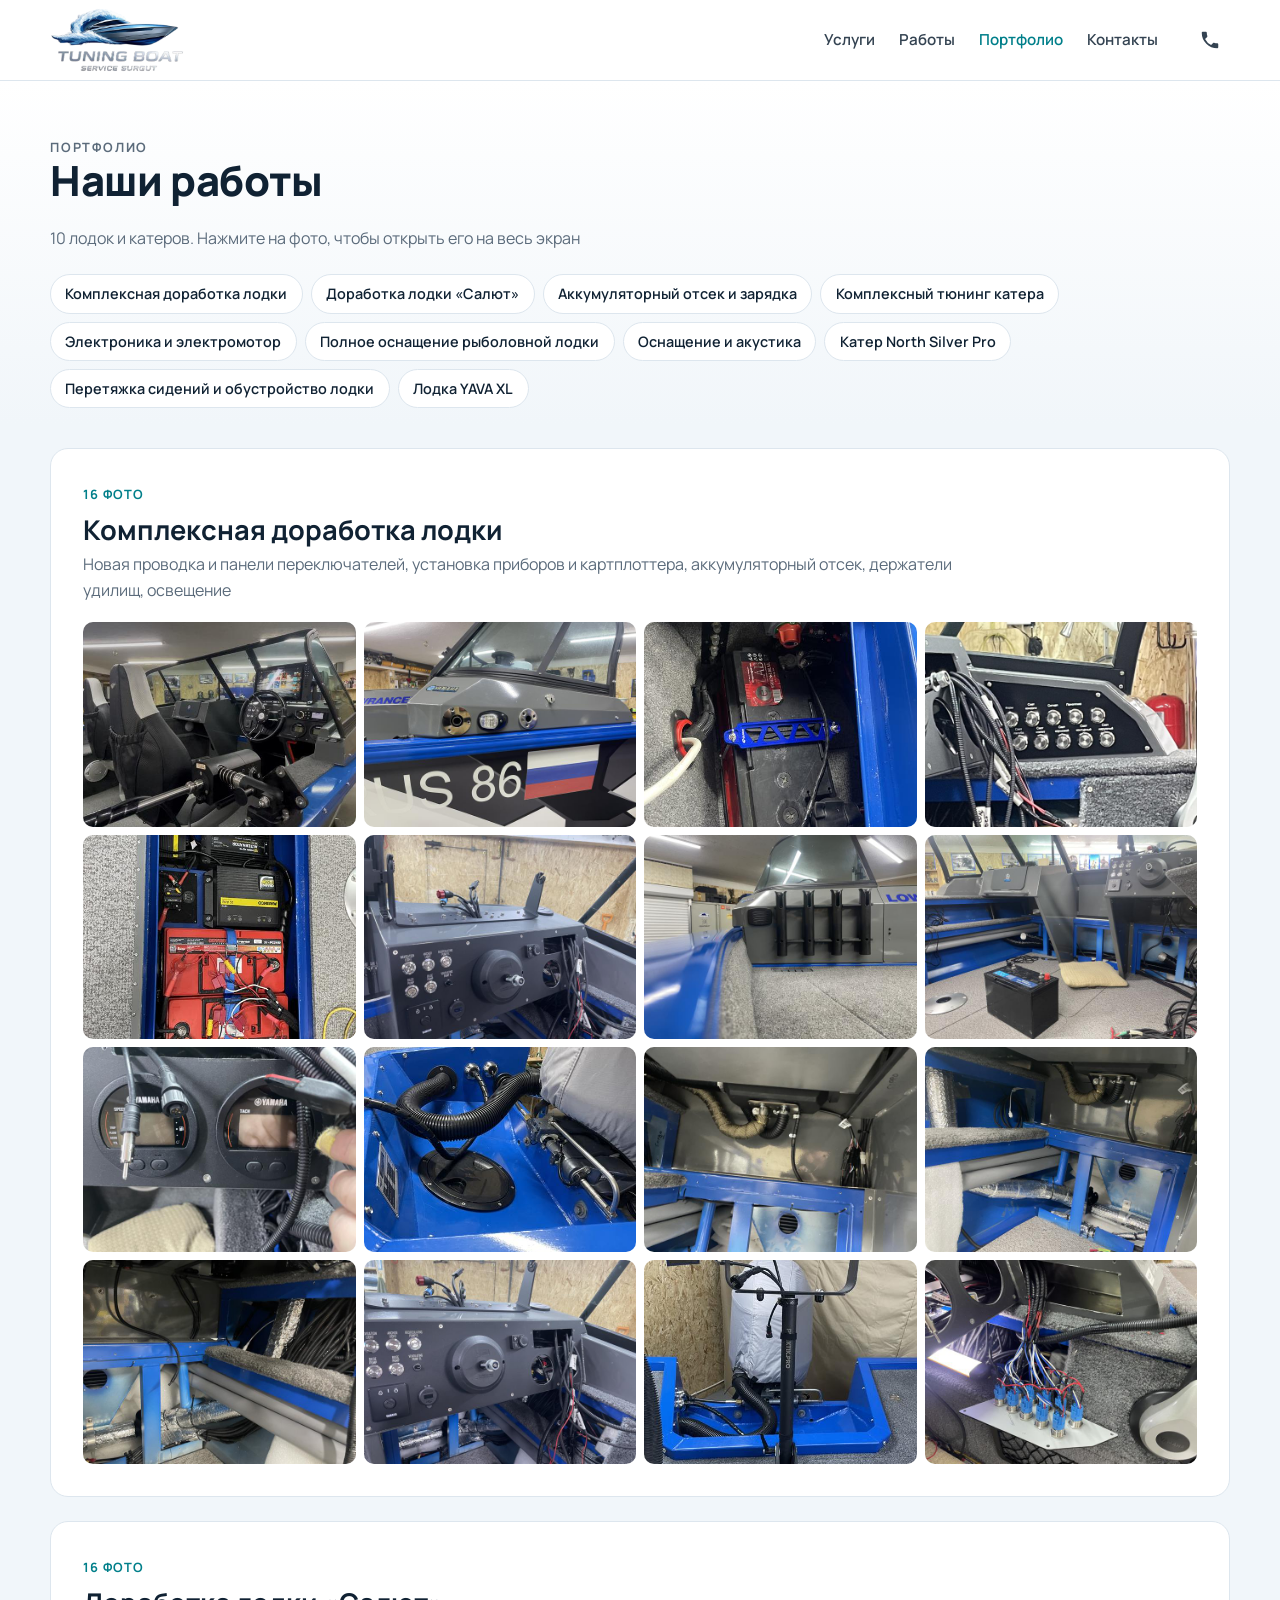
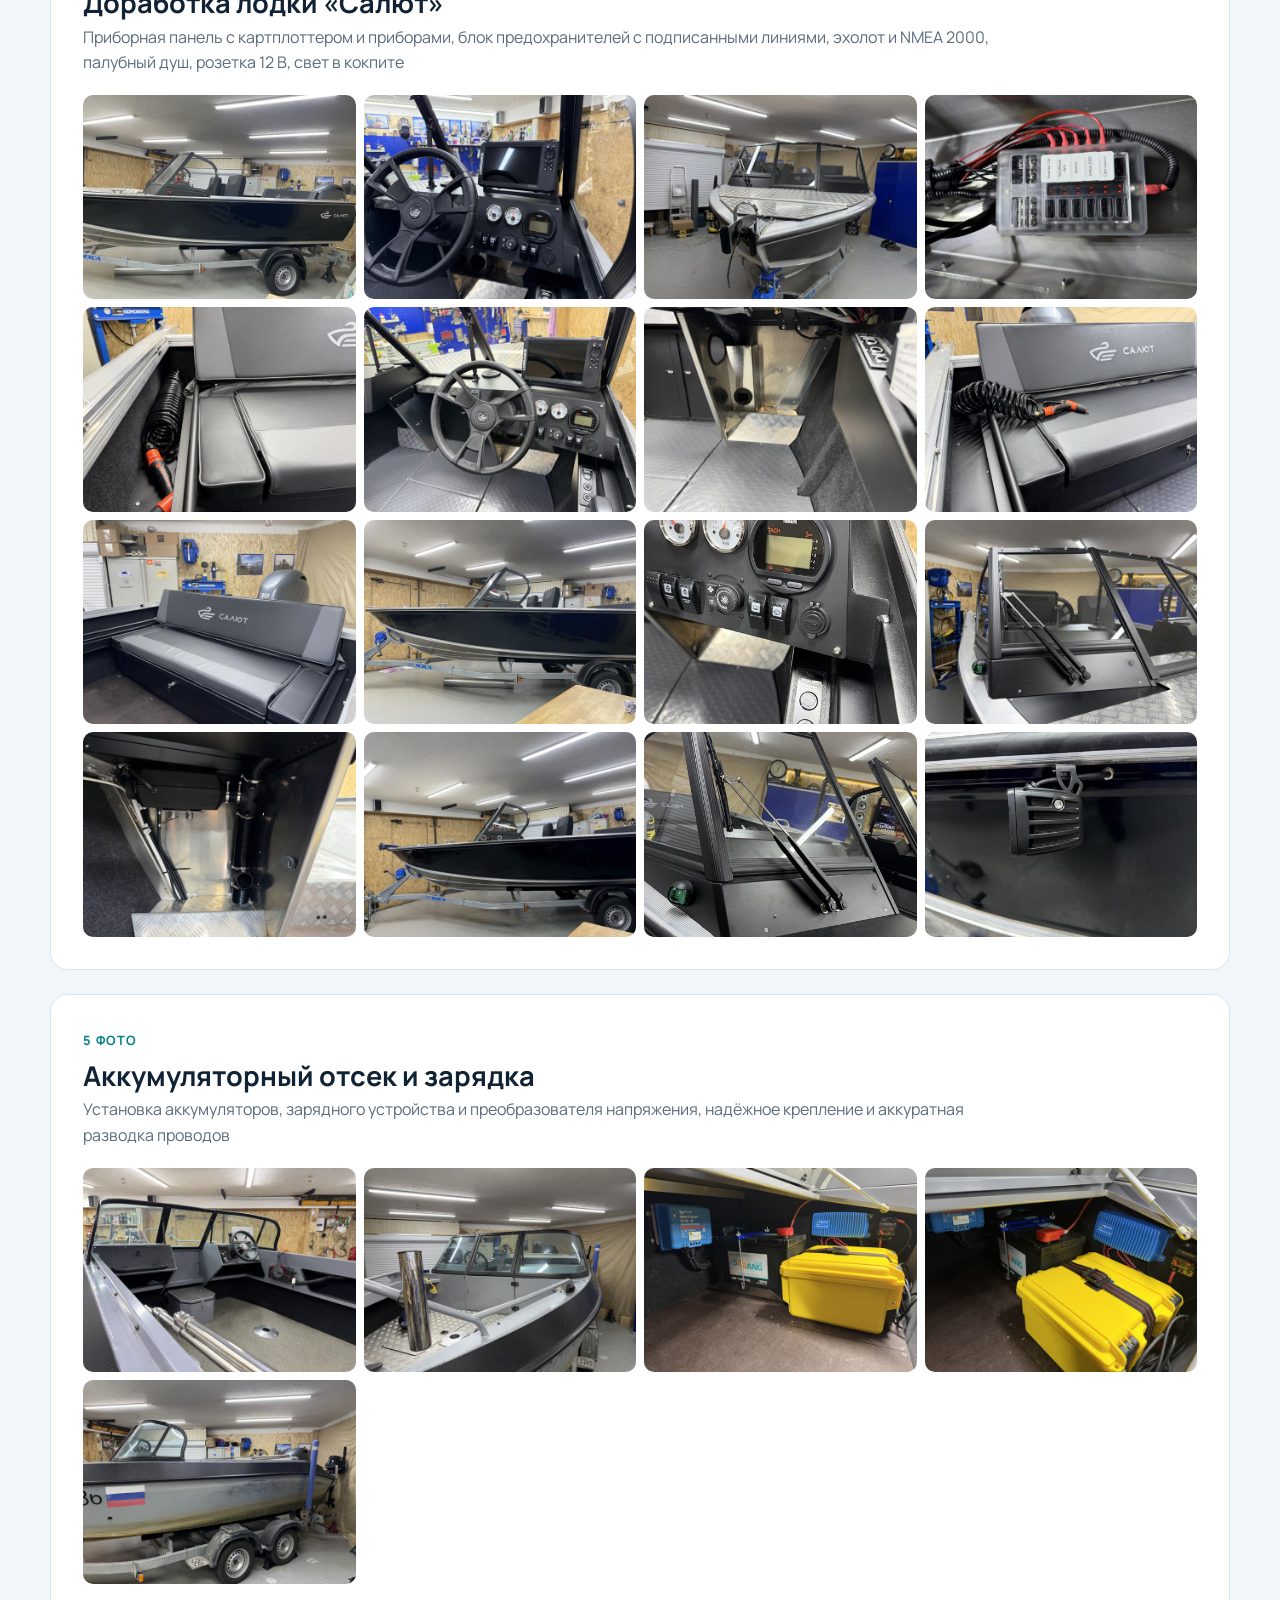
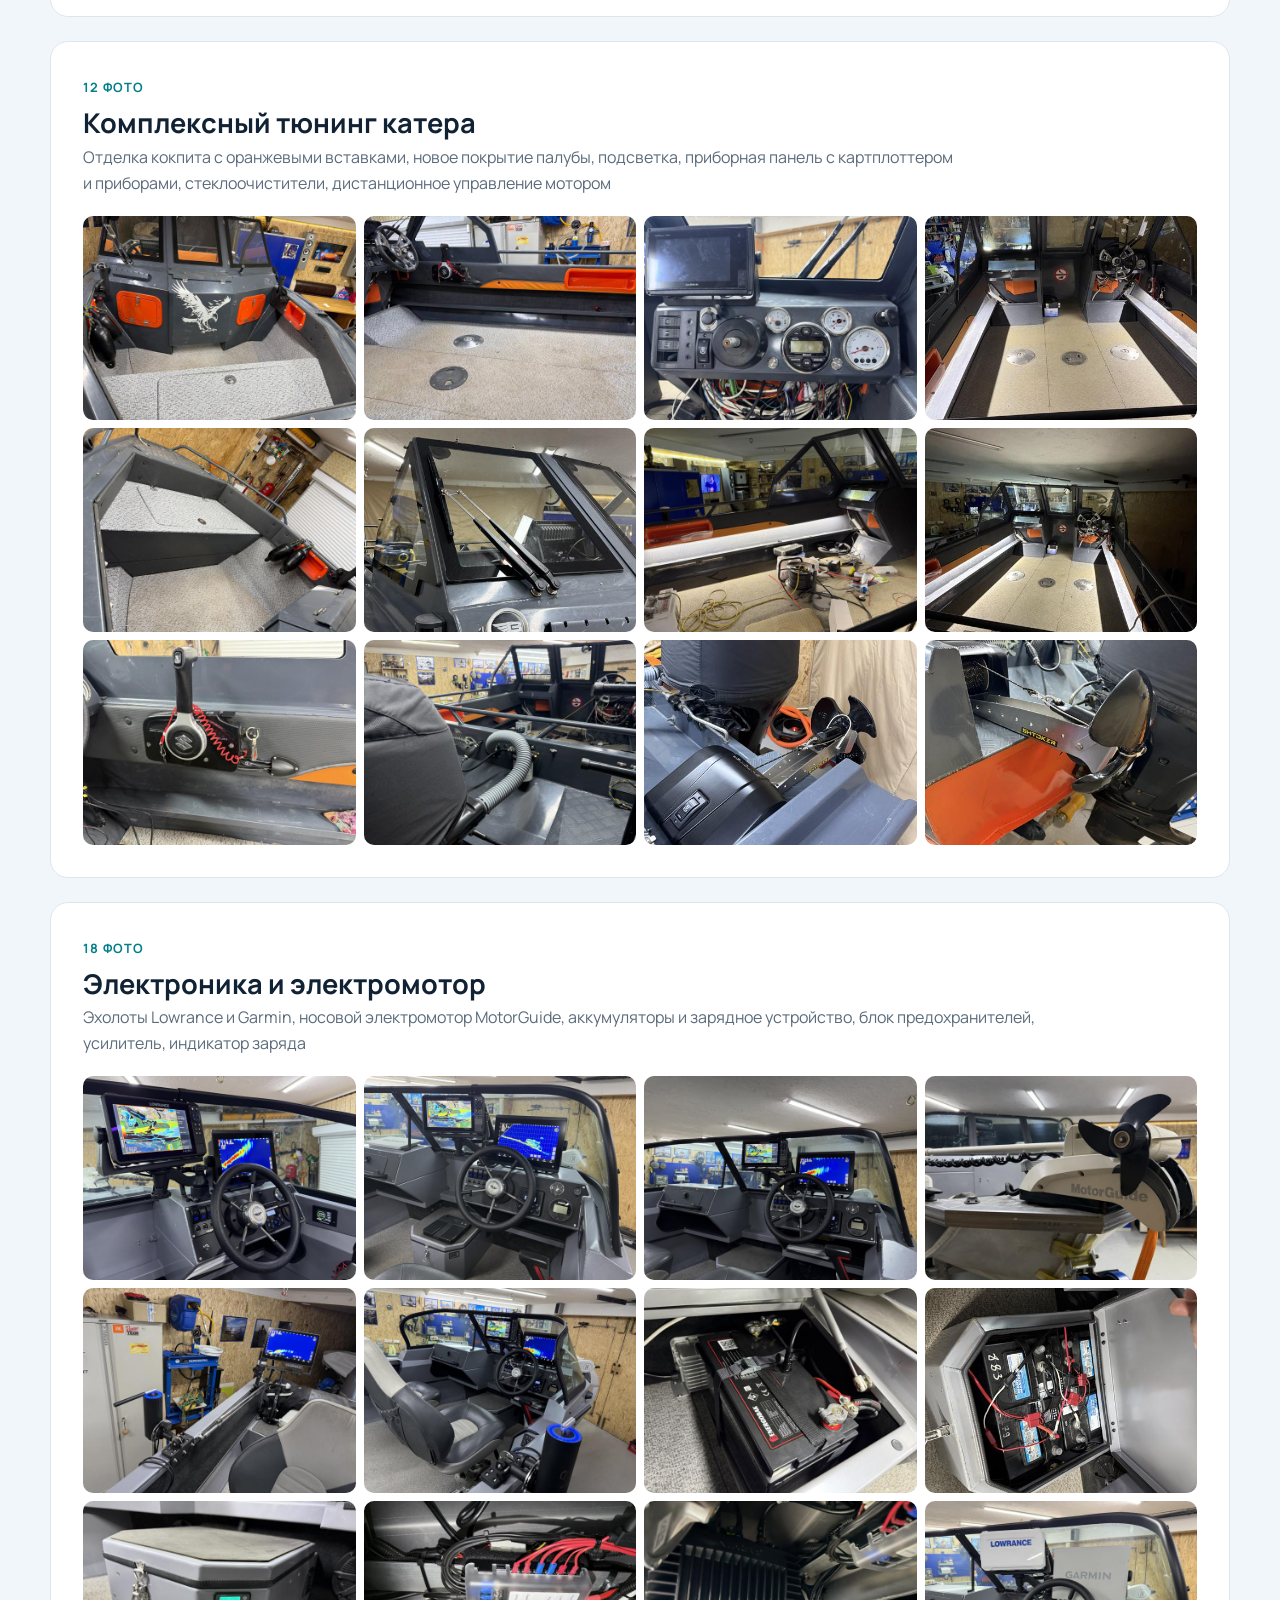
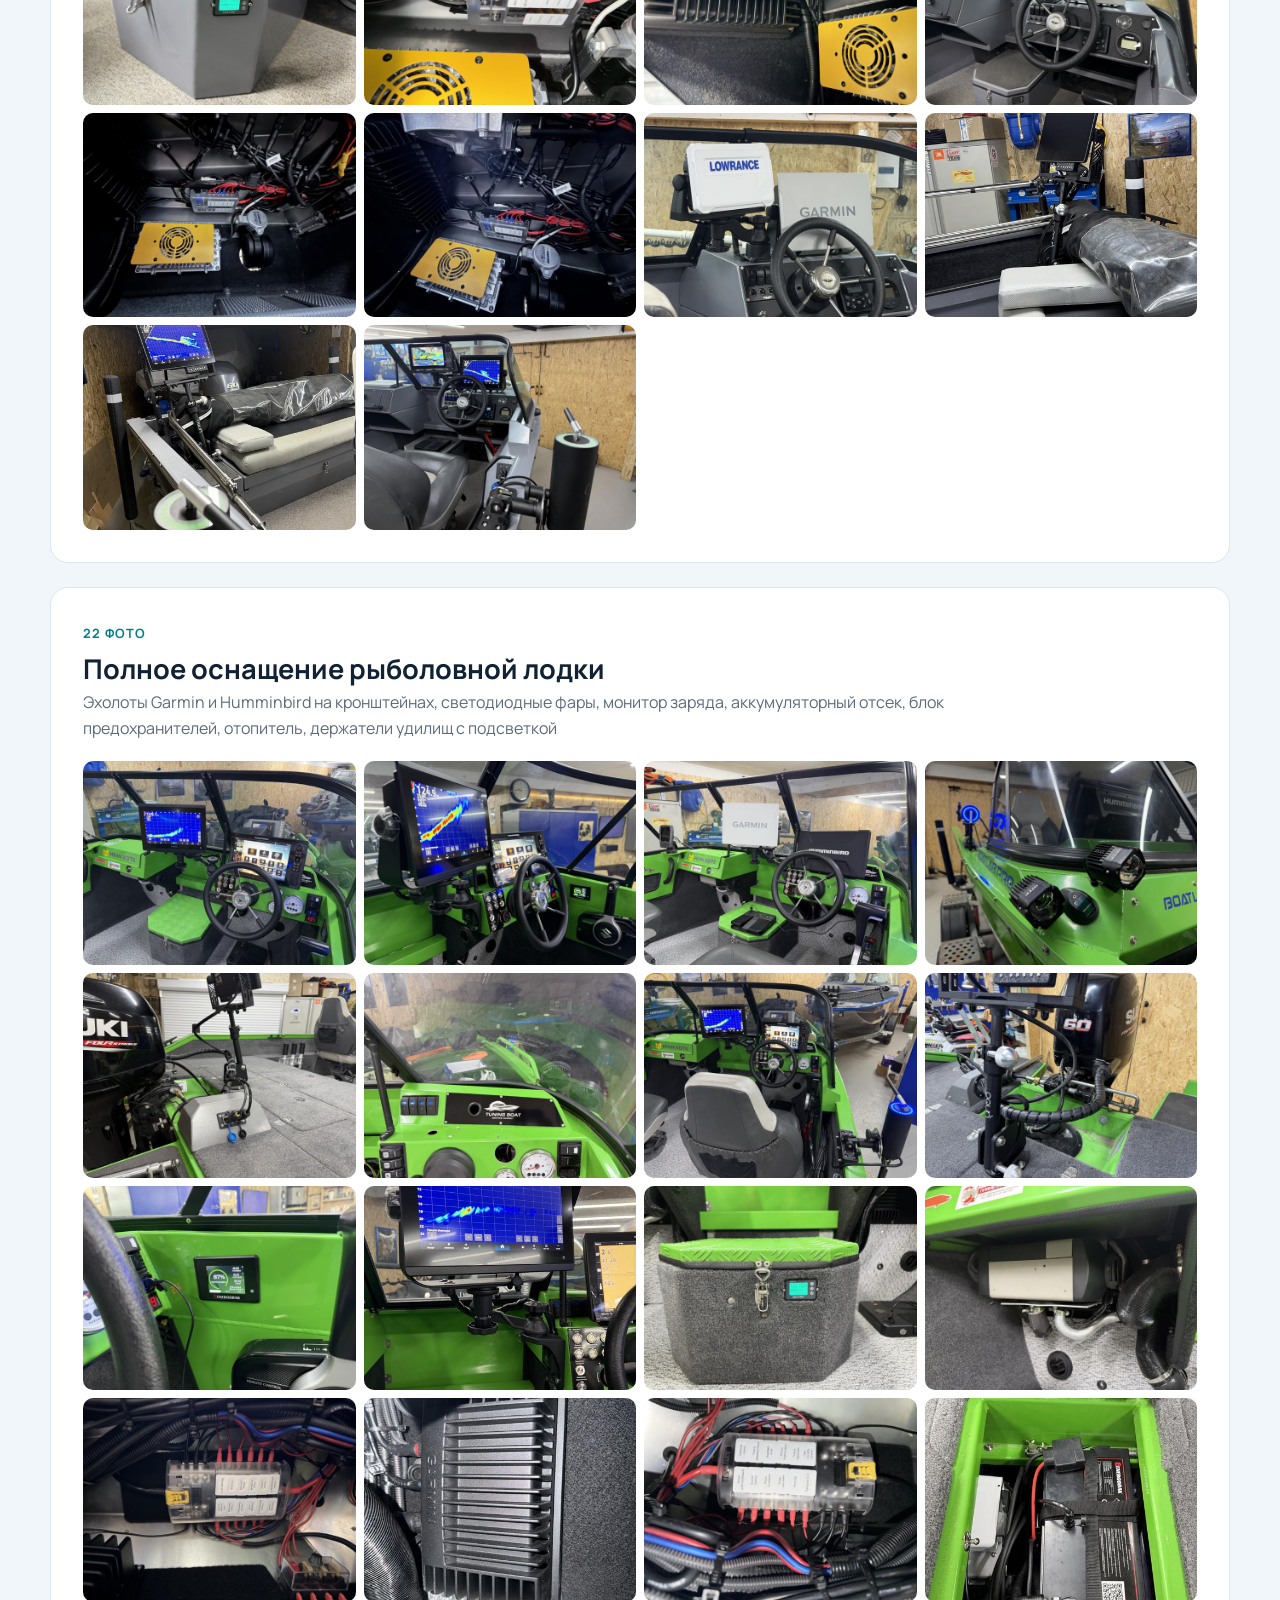
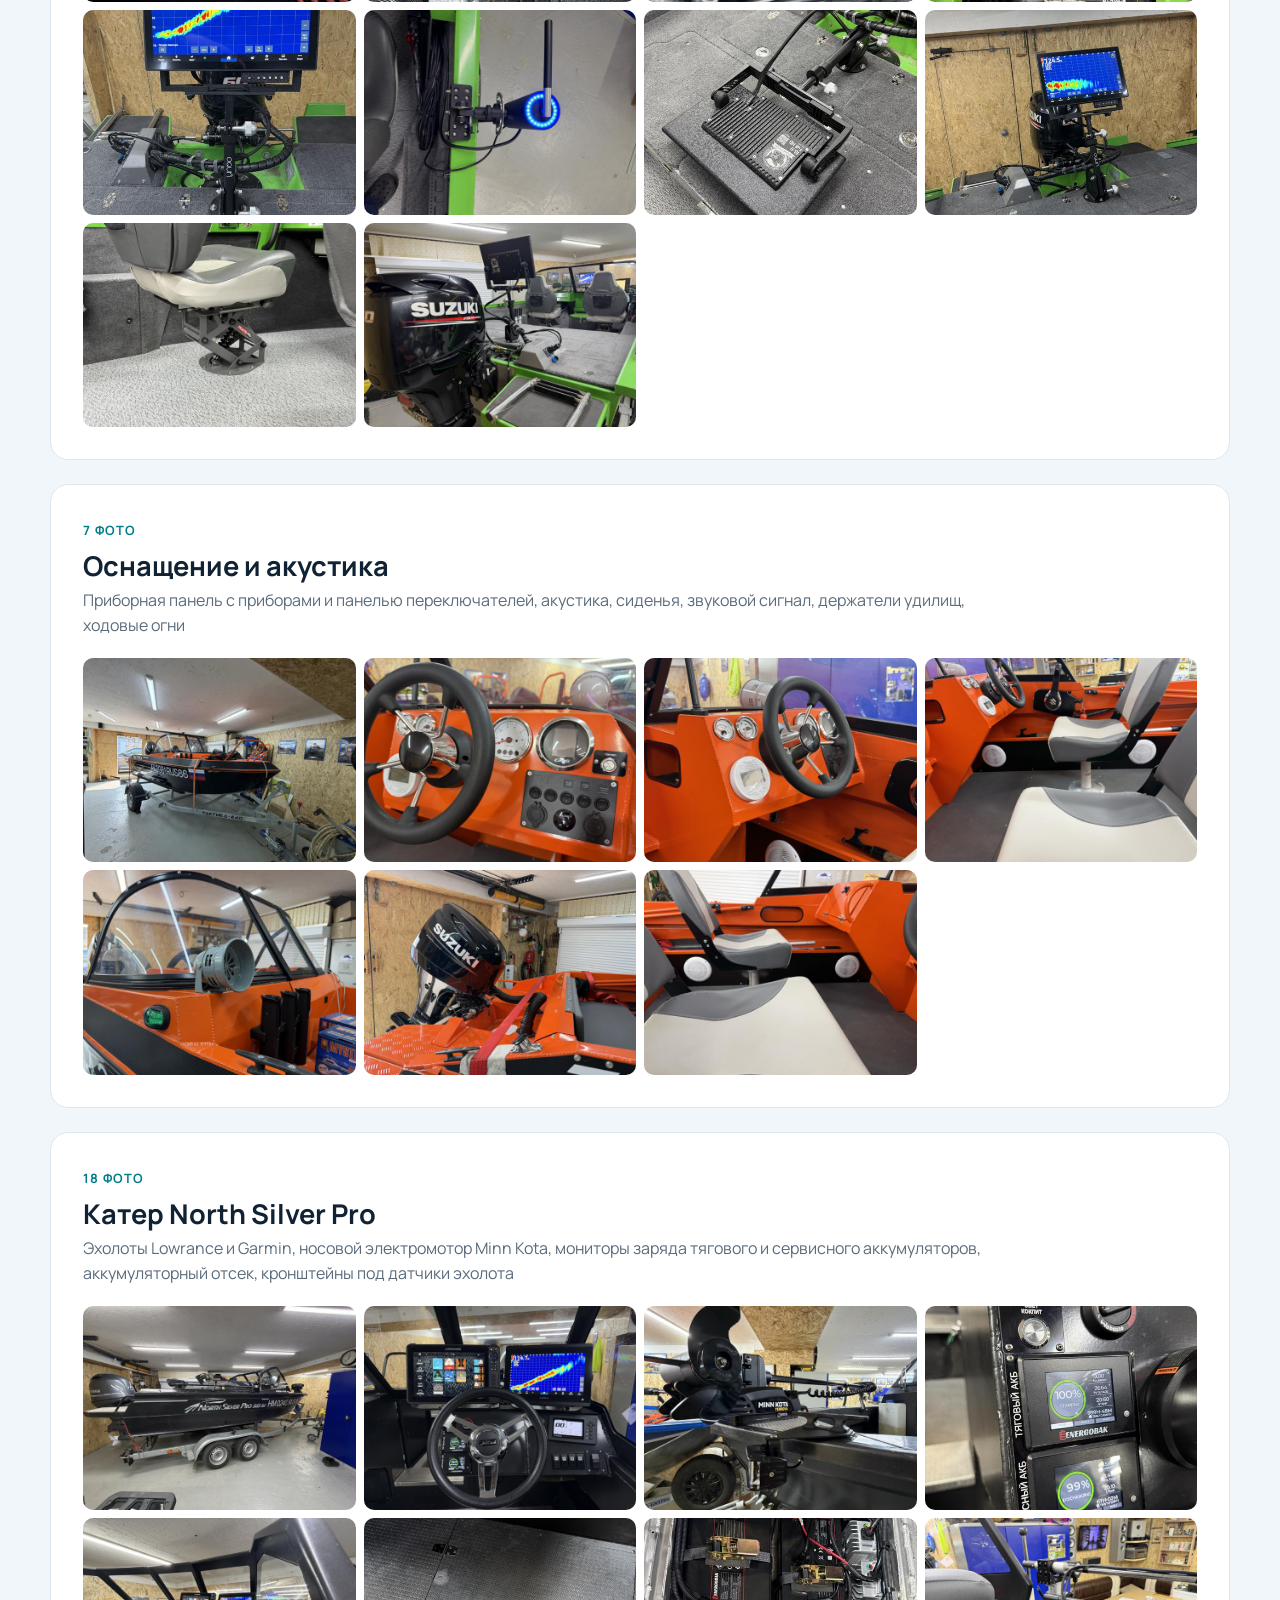
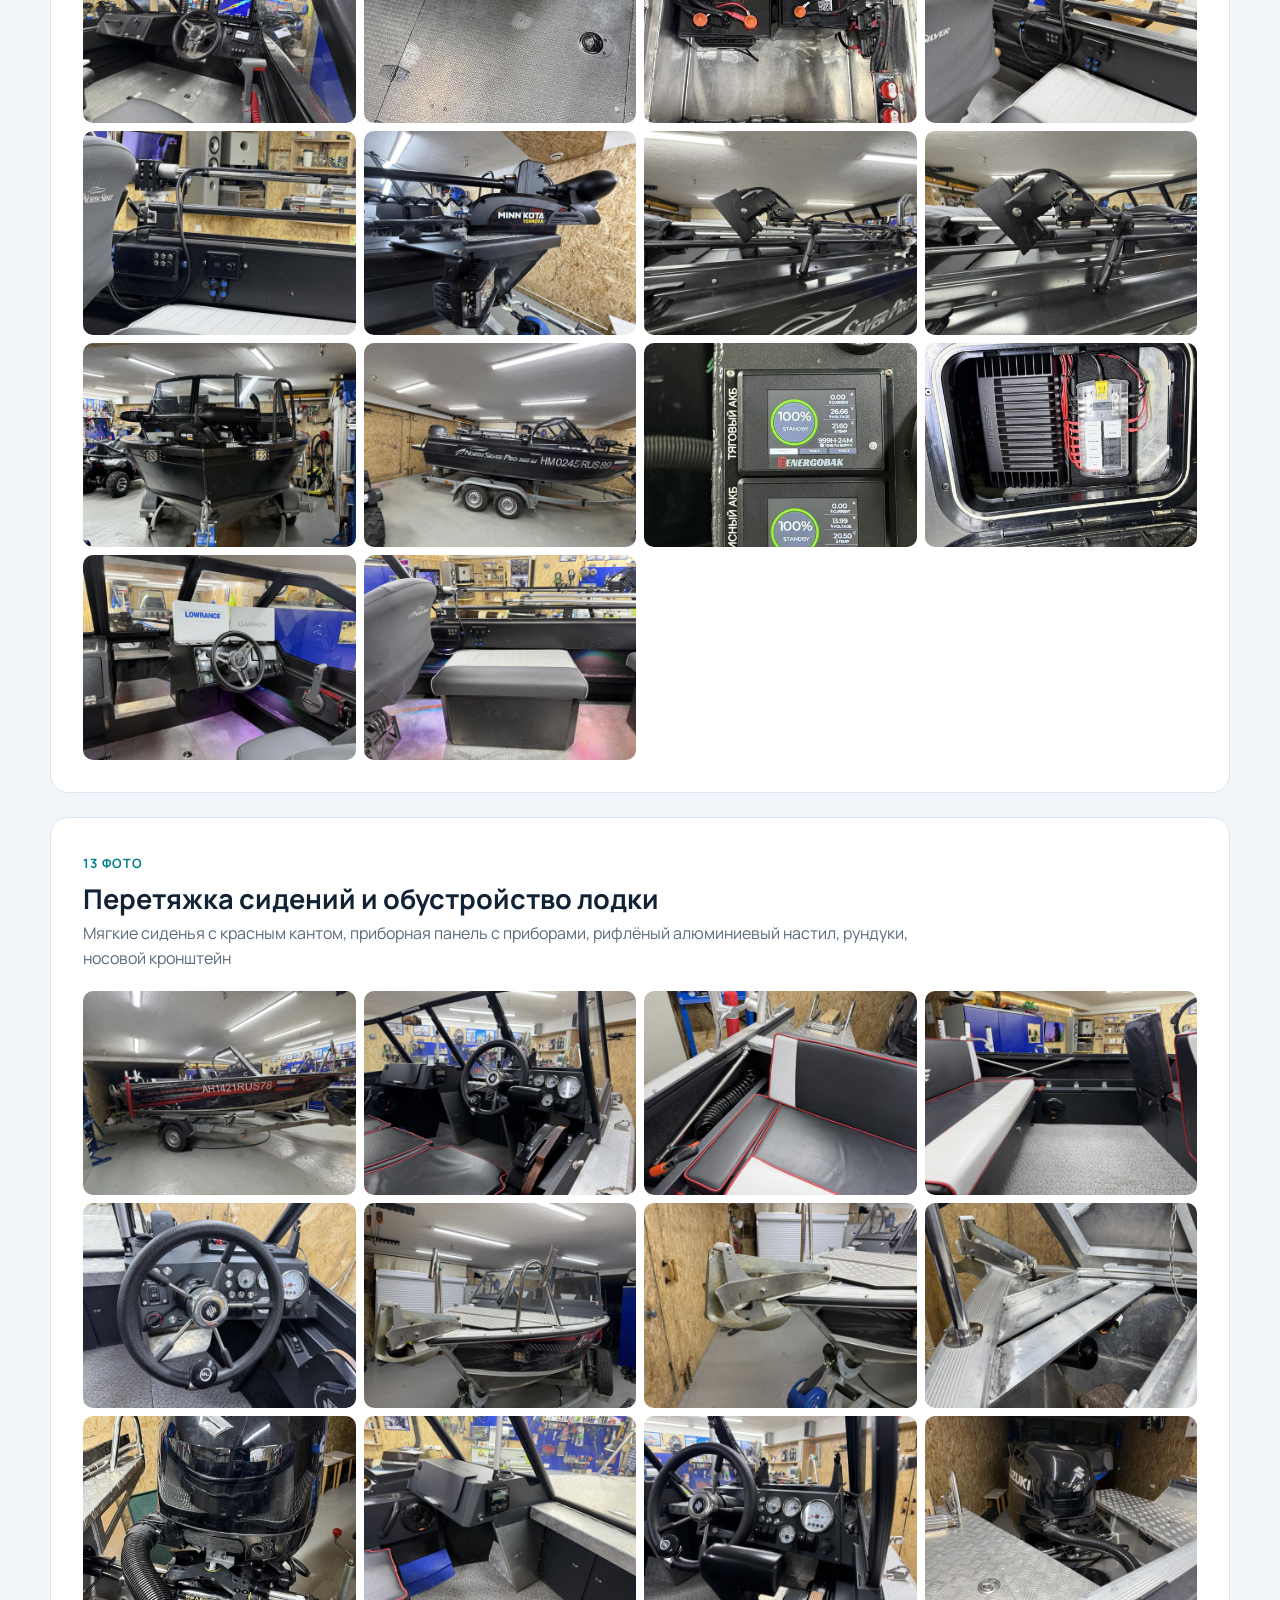
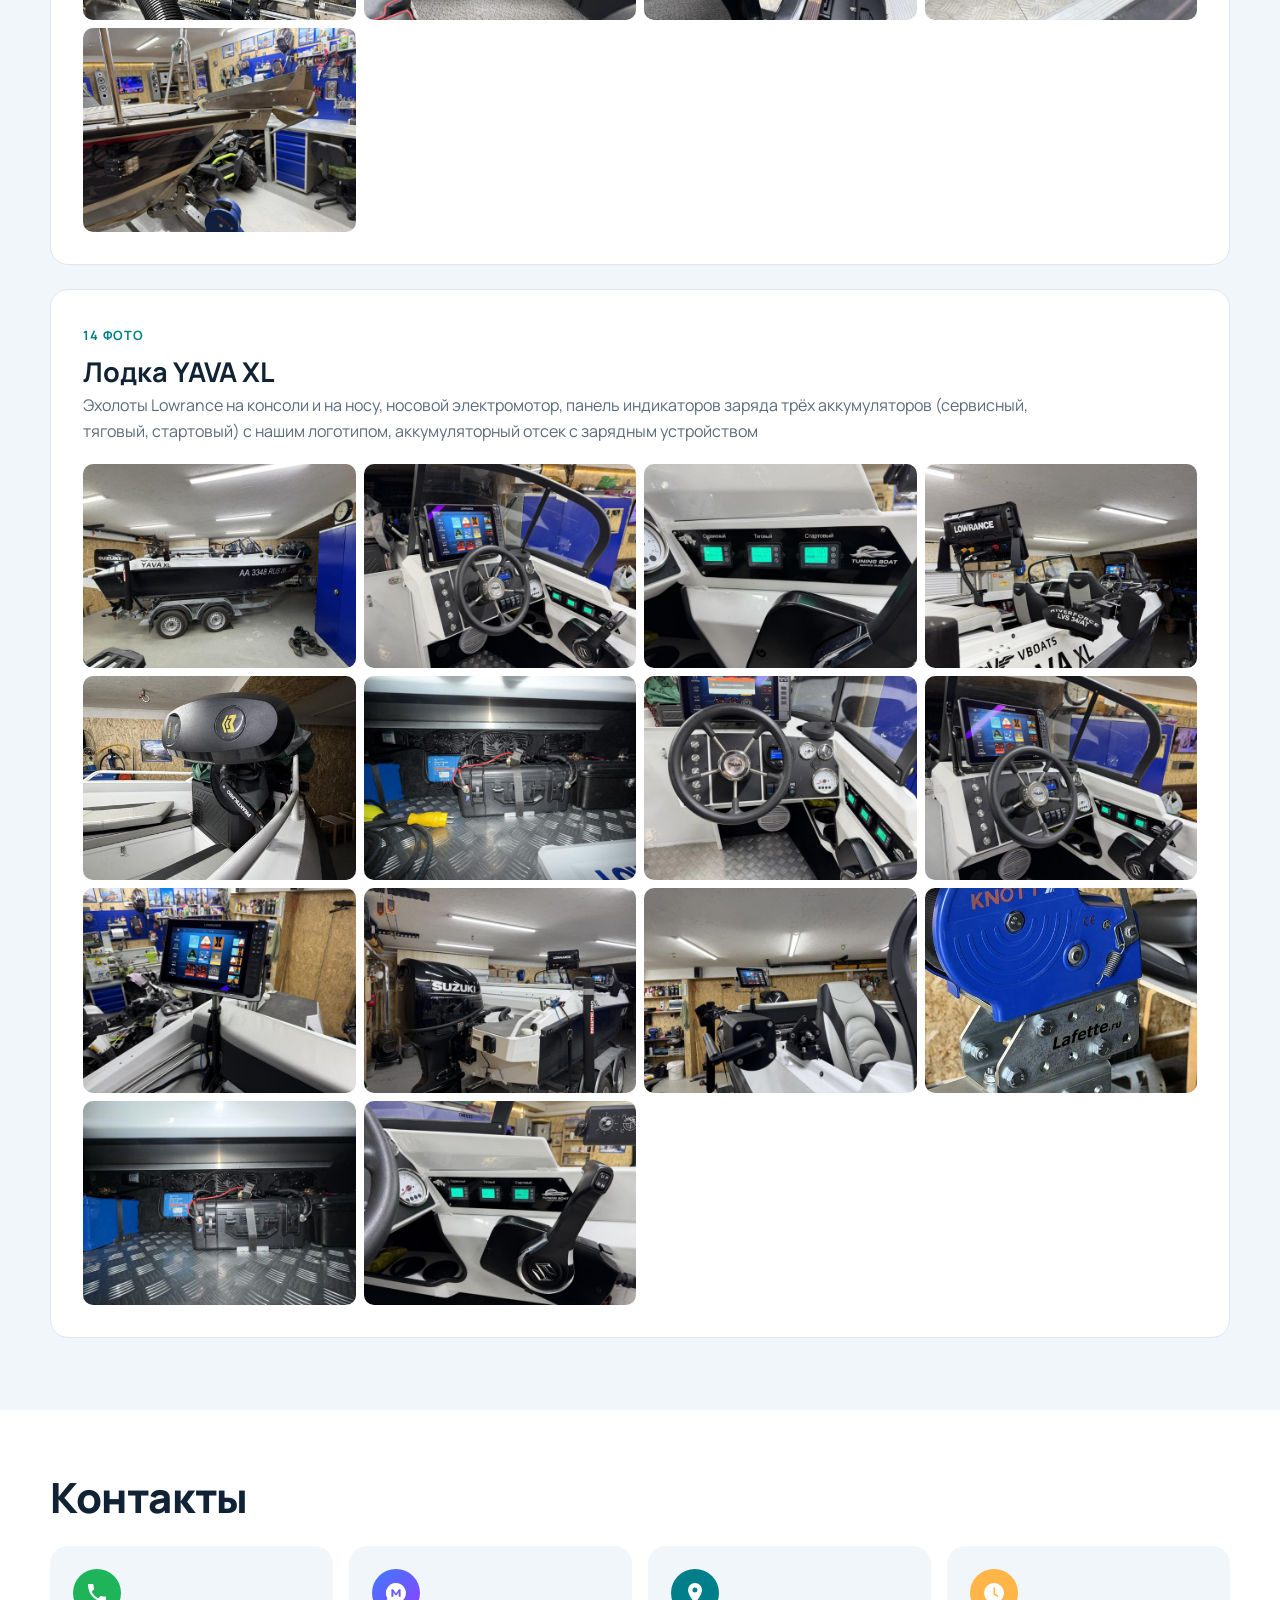
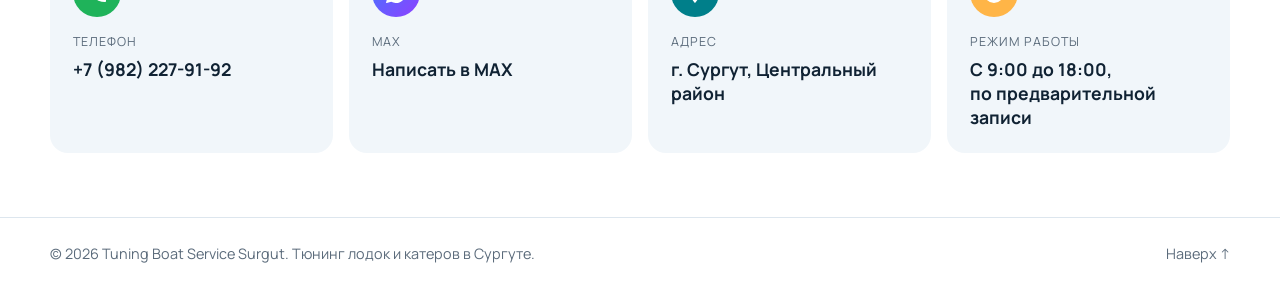
==== portfolio.html @ ba53e9d5 "Блок «Что мы делаем»: виды работ и преимущества, пункт меню «Услуги» Co-Authored-By: Claude Opus 5.5" ====
<!doctype html>
<html lang="ru">
<head>
  <meta charset="utf-8">
  <meta name="viewport" content="width=device-width, initial-scale=1">
  <title>Портфолио — Tuning Boat Service Surgut</title>
  <meta name="description" content="Tuning Boat Service Surgut — тюнинг лодок и катеров в Сургуте: оклейка, покраска, электроника, свет, интерьер, тенты, моторы. Запись по телефону и в MAX.">
  <meta property="og:title" content="Tuning Boat Service Surgut — тюнинг лодок и катеров в Сургуте">
  <meta property="og:description" content="Делаем лодку, которой хочется гордиться. Запись по телефону и в MAX.">
  <meta property="og:type" content="website">
  <meta name="theme-color" content="#ffffff">
  <link rel="icon" type="image/png" href="images/icon.png?v=2">
  <link rel="apple-touch-icon" href="images/apple-touch-icon.png">
  <link rel="preconnect" href="https://fonts.googleapis.com">
  <link rel="preconnect" href="https://fonts.gstatic.com" crossorigin>
  <link href="https://fonts.googleapis.com/css2?family=Manrope:wght@400;500;600;700;800&display=swap" rel="stylesheet">
  <style>
:root {
  --navy-900: #071522;
  --navy-800: #0b1d2e;
  --navy-700: #12314d;
  --navy-600: #1a4467;
  --aqua: #00c2d1;
  --aqua-dark: #007f8a;
  --sun: #ffb547;
  --ink: #102233;
  --muted: #5b6b7b;
  --bg: #ffffff;
  --bg-alt: #f1f6fa;
  --line: #dde6ee;
  --max: #8f3fff;
  --max-grad: linear-gradient(135deg, #3d7bff 0%, #8f3fff 100%);
  --phone: #1fb35a;
  --radius: 18px;
  --shadow: 0 12px 40px rgba(7, 21, 34, .12);
}

*, *::before, *::after { box-sizing: border-box; }
[hidden] { display: none !important; }
html { scroll-behavior: smooth; scroll-padding-top: 80px; }
body {
  margin: 0;
  font-family: "Manrope", system-ui, -apple-system, "Segoe UI", Roboto, sans-serif;
  color: var(--ink);
  background: var(--bg);
  line-height: 1.6;
  -webkit-font-smoothing: antialiased;
}
img, svg { display: block; max-width: 100%; }
a { color: inherit; }
h1, h2, h3 { line-height: 1.15; margin: 0 0 .5em; text-wrap: balance; }
p, li, figcaption { text-wrap: pretty; }

.container { width: min(1180px, 100% - 32px); margin-inline: auto; }
.narrow { width: min(820px, 100% - 32px); }

.eyebrow {
  margin: 0 0 .6rem;
  font-size: .8rem;
  font-weight: 700;
  letter-spacing: .14em;
  text-transform: uppercase;
  color: var(--aqua-dark);
}
.accent { color: var(--aqua-dark); }
.muted { color: var(--muted); font-size: .92rem; }

/* Buttons */
.btn {
  display: inline-flex; align-items: center; justify-content: center;
  gap: .5rem;
  padding: .95rem 1.6rem;
  border-radius: 999px;
  border: 2px solid transparent;
  font: inherit; font-weight: 700;
  text-decoration: none;
  cursor: pointer;
  transition: transform .15s, background .2s, border-color .2s, box-shadow .2s;
}
.btn:hover { transform: translateY(-2px); }
.btn--primary { background: var(--sun); color: var(--navy-900); box-shadow: 0 8px 24px rgba(255, 181, 71, .35); }
.btn--ghost { border-color: var(--line); color: var(--ink); background: #fff; }
.btn--ghost:hover { border-color: var(--aqua-dark); }
.btn--max { background: var(--max-grad); color: #fff; }

/* Header */
.header {
  position: sticky; top: 0; z-index: 50;
  background: rgba(255, 255, 255, .94);
  backdrop-filter: blur(10px);
  color: var(--ink);
  border-bottom: 1px solid var(--line);
  transition: box-shadow .2s;
}
.header.is-scrolled { box-shadow: 0 6px 24px rgba(7, 21, 34, .08); }
.header__inner { display: flex; align-items: center; gap: 2rem; height: 80px; }
.logo img { height: 64px; width: auto; }
.logo { display: flex; align-items: center; gap: .6rem; text-decoration: none; font-size: 1.2rem; font-weight: 600; white-space: nowrap; }
.logo b { color: var(--aqua-dark); font-weight: 800; }
.nav { display: flex; gap: 1.5rem; margin-left: auto; }
.nav a { text-decoration: none; font-weight: 600; font-size: .95rem; opacity: .85; }
.nav a:hover { opacity: 1; color: var(--aqua-dark); }
.header__phone { flex: none; width: 40px; height: 40px; display: grid; place-items: center; color: var(--ink); opacity: .85; transition: color .2s, opacity .2s; }
.header__phone:hover { opacity: 1; color: var(--aqua-dark); }
.header__phone svg { width: 22px; height: 22px; fill: currentColor; }
.burger { display: none; background: none; border: 0; padding: 8px; cursor: pointer; margin-left: auto; }
.burger span { display: block; width: 24px; height: 2px; background: var(--ink); margin: 5px 0; transition: transform .2s, opacity .2s; }
.burger.is-open span:nth-child(1) { transform: translateY(7px) rotate(45deg); }
.burger.is-open span:nth-child(2) { opacity: 0; }
.burger.is-open span:nth-child(3) { transform: translateY(-7px) rotate(-45deg); }

/* Hero */
.hero {
  position: relative;
  overflow: hidden;
  color: var(--ink);
  background:
    radial-gradient(1000px 500px at 85% 10%, rgba(0, 194, 209, .14), transparent 60%),
    radial-gradient(700px 400px at 10% 90%, rgba(255, 181, 71, .12), transparent 60%),
    linear-gradient(180deg, #ffffff, #eef7fa);
  padding: clamp(3rem, 8vw, 6.5rem) 0 clamp(5rem, 10vw, 8rem);
}
.hero__waves { position: absolute; inset: auto 0 -2px 0; height: 45%; pointer-events: none; }
.hero__waves svg { width: 100%; height: 100%; }
.hero__inner { position: relative; display: grid; grid-template-columns: 1.25fr 1fr; gap: 3rem; align-items: center; }
.hero h1 { font-size: clamp(2rem, 4.6vw, 3.5rem); font-weight: 800; letter-spacing: -.02em; }
.hero .eyebrow { color: var(--aqua-dark); }
.lead { font-size: clamp(1.02rem, 1.6vw, 1.2rem); color: var(--muted); max-width: 38rem; }
.hero__cta { display: flex; flex-wrap: wrap; gap: .8rem; margin: 2rem 0 0; }

.hero__reviews { display: inline-flex; align-items: center; gap: .6rem; margin-top: 1.4rem; padding: .55rem 1rem; border-radius: 999px; background: #fff; border: 1px solid var(--line); text-decoration: none; font-size: .95rem; color: var(--ink); transition: border-color .2s, box-shadow .2s; }
.hero__reviews:hover { border-color: #00aaff; box-shadow: 0 6px 18px rgba(0, 170, 255, .15); }
.hero__reviews b { color: #00aaff; }
.hero__stars { color: var(--sun); letter-spacing: .05em; }
.hero__card {
  background: #fff;
  border: 1px solid var(--line);
  box-shadow: var(--shadow);
  border-radius: 24px;
  padding: 2rem;
  backdrop-filter: blur(8px);
}
.hero__card h2 { font-size: 1.4rem; }
.hero__card p { color: var(--muted); margin: 0 0 1.4rem; }

.contact-buttons { display: grid; gap: .75rem; }
.cbtn {
  display: flex; align-items: center; gap: .9rem;
  padding: .9rem 1.1rem;
  border-radius: 14px;
  color: #fff; text-decoration: none;
  transition: transform .15s, filter .2s;
}
.cbtn:hover { transform: translateY(-2px); filter: brightness(1.08); }
.cbtn svg { width: 26px; height: 26px; fill: currentColor; flex: none; }
.cbtn span { display: flex; flex-direction: column; line-height: 1.25; }
.cbtn small { opacity: .85; font-size: .85rem; }
.cbtn--phone { background: var(--phone); }
.cbtn--max { background: var(--max-grad); }

/* Sections */
.section { padding: clamp(3.5rem, 8vw, 6rem) 0; }
.section--alt { background: var(--bg-alt); }
.section--dark { background: var(--bg-alt); color: var(--ink); }
.section--dark .eyebrow { color: var(--aqua-dark); }
.section__title { font-size: clamp(1.8rem, 3.5vw, 2.6rem); font-weight: 800; letter-spacing: -.01em; }
.section__lead { color: var(--muted); max-width: 44rem; margin: 0 0 2.5rem; }
.section--dark .section__lead { color: var(--muted); }

/* Services */
.svcs { display: grid; grid-template-columns: repeat(3, 1fr); gap: 1rem; }
.svc { background: var(--bg-alt); border-radius: var(--radius); padding: 1.4rem 1.5rem 1.5rem; }
.svc__icon { width: 48px; height: 48px; border-radius: 14px; background: #fff; display: grid; place-items: center; margin-bottom: .9rem; }
.svc__icon svg { width: 26px; height: 26px; fill: none; stroke: var(--aqua-dark); stroke-width: 1.8; stroke-linecap: round; stroke-linejoin: round; }
.svc h3 { font-size: 1.12rem; margin: 0 0 .7rem; }
.svc ul, .adv ul { list-style: none; margin: 0; padding: 0; display: grid; gap: .45rem; }
.svc li, .adv li { position: relative; padding-left: 1.6rem; font-size: .95rem; line-height: 1.45; }
.svc li::before, .adv li::before { content: ""; position: absolute; left: 0; top: .2em; width: 1rem; height: 1rem; border-radius: 50%; background: var(--aqua-dark) url("data:image/svg+xml,%3Csvg xmlns='http://www.w3.org/2000/svg' viewBox='0 0 16 16'%3E%3Cpath d='M4 8.5l2.5 2.5L12 5.5' fill='none' stroke='white' stroke-width='2' stroke-linecap='round' stroke-linejoin='round'/%3E%3C/svg%3E") center / 100% no-repeat; }
.svc-note { margin: 1.2rem 0 0; color: var(--muted); font-size: .92rem; }
.adv { margin-top: 2rem; padding: 1.6rem 1.8rem; border: 1px solid var(--line); border-radius: var(--radius); }
.adv h3 { font-size: 1.25rem; margin: 0 0 1rem; }
.adv ul { grid-template-columns: repeat(2, 1fr); column-gap: 2rem; }
@media (max-width: 960px) { .svcs { grid-template-columns: 1fr 1fr; } }
@media (max-width: 640px) { .svcs, .adv ul { grid-template-columns: 1fr; } .adv { padding: 1.3rem; } }

/* Works */
#works { padding: clamp(2rem, 4vw, 3rem) 0; }
#works .section__lead { margin-bottom: 1.5rem; }
.works { display: grid; grid-template-columns: repeat(2, 1fr); gap: 1.1rem; }
.boat.is-hidden { display: none; }
.works__more { display: flex; flex-wrap: wrap; justify-content: center; gap: .8rem; margin-top: 1.5rem; }
.boat { background: #fff; border: 1px solid var(--line); border-radius: var(--radius); overflow: hidden; display: flex; flex-direction: column; }
.boat__slider { position: relative; aspect-ratio: 16 / 10; background: var(--bg-alt); overflow: hidden; }
.boat__track { position: absolute; inset: 0; display: flex; overflow-x: auto; scroll-snap-type: x mandatory; scrollbar-width: none; overscroll-behavior-x: contain; }
.boat__track::-webkit-scrollbar { display: none; }
.boat__track > img, .boat__slide { flex: 0 0 100%; width: 100%; height: 100%; object-fit: cover; scroll-snap-align: start; cursor: zoom-in; }
.boat__slide { position: relative; display: block; }
.boat__slide img { width: 100%; height: 100%; object-fit: cover; }
.play { position: absolute; left: 50%; top: 50%; width: 56px; height: 56px; margin: -28px 0 0 -28px; border-radius: 50%; background: rgba(7, 21, 34, .6); pointer-events: none; }
.play::after { content: ""; position: absolute; left: 22px; top: 17px; border-style: solid; border-width: 11px 0 11px 18px; border-color: transparent transparent transparent #fff; }
.pf-grid button { position: relative; }
.lightbox video { max-width: 92vw; max-height: 84vh; border-radius: 8px; background: #000; }
.boat__nav { position: absolute; top: 50%; transform: translateY(-50%); width: 36px; height: 36px; border: 0; border-radius: 50%; background: rgba(255, 255, 255, .9); color: var(--ink); font-size: 1.4rem; line-height: 1; cursor: pointer; display: grid; place-items: center; box-shadow: 0 2px 8px rgba(0, 0, 0, .2); opacity: 0; transition: opacity .2s; }
.boat__nav--prev { left: 8px; }
.boat__nav--next { right: 8px; }
.boat__slider:hover .boat__nav, .boat__nav:focus-visible { opacity: 1; }
.boat__count { position: absolute; right: 8px; bottom: 8px; background: rgba(7, 21, 34, .6); color: #fff; font-size: .78rem; font-weight: 700; padding: .15rem .5rem; border-radius: 999px; pointer-events: none; }
.boat__info { padding: 1rem 1.2rem 1.2rem; }
.boat__info h3 { font-size: 1.1rem; margin: 0 0 .35rem; }
.boat__info p { margin: 0; color: var(--muted); font-size: .92rem; line-height: 1.5; }
@media (hover: none) { .boat__nav { opacity: 1; width: 30px; height: 30px; font-size: 1.2rem; } }
@media (max-width: 560px) {
  .works { gap: .6rem; }
  .boat__info { padding: .6rem .7rem .8rem; }
  .boat__info h3 { font-size: .88rem; margin: 0; }
  .boat__info p { display: none; }
  .boat__nav { width: 26px; height: 26px; font-size: 1rem; }
  .boat__nav--prev { left: 4px; } .boat__nav--next { right: 4px; }
}

/* Portfolio page */
.pf-hero { padding: clamp(2rem, 5vw, 3.5rem) 0 1rem; background: linear-gradient(180deg, #fff, var(--bg-alt)); }
.pf-hero p { color: var(--muted); margin: 0; }
.pf-nav { display: flex; flex-wrap: wrap; gap: .5rem; margin-top: 1.4rem; }
.pf-nav a { text-decoration: none; font-size: .9rem; font-weight: 600; padding: .45rem .9rem; border-radius: 999px; background: #fff; border: 1px solid var(--line); }
.pf-nav a:hover { border-color: var(--aqua-dark); color: var(--aqua-dark); }
.pf-list { padding: 1.5rem 0 3rem; background: var(--bg-alt); }
.pf-boat { background: #fff; border: 1px solid var(--line); border-radius: var(--radius); padding: clamp(1.1rem, 3vw, 2rem); margin-bottom: 1.5rem; scroll-margin-top: 96px; }
.pf-boat h2 { font-size: clamp(1.3rem, 2.4vw, 1.7rem); margin: 0 0 .4rem; }
.pf-boat > p { color: var(--muted); margin: 0 0 1.2rem; max-width: 60rem; }
.pf-boat__count { display: inline-block; font-size: .8rem; font-weight: 700; color: var(--aqua-dark); margin-bottom: .6rem; text-transform: uppercase; letter-spacing: .08em; }
.pf-grid { display: grid; grid-template-columns: repeat(4, 1fr); gap: 8px; }
.pf-grid button { padding: 0; border: 0; border-radius: 10px; overflow: hidden; aspect-ratio: 4 / 3; background: var(--bg-alt); cursor: zoom-in; }
.pf-grid img { width: 100%; height: 100%; object-fit: cover; transition: transform .3s; }
.pf-grid button:hover img { transform: scale(1.05); }
.nav a.is-active { color: var(--aqua-dark); opacity: 1; }
@media (max-width: 860px) { .pf-grid { grid-template-columns: repeat(3, 1fr); } }
@media (max-width: 560px) {
  .pf-grid { grid-template-columns: repeat(2, 1fr); gap: 6px; }
  .pf-nav { flex-wrap: nowrap; overflow-x: auto; margin-right: -16px; padding-right: 16px; scrollbar-width: none; }
  .pf-nav::-webkit-scrollbar { display: none; }
  .pf-nav a { white-space: nowrap; }
}

/* Lightbox */
.lightbox { position: fixed; inset: 0; z-index: 100; background: rgba(7, 21, 34, .94); display: none; align-items: center; justify-content: center; }
.lightbox.is-open { display: flex; }
.lightbox img { max-width: 92vw; max-height: 84vh; border-radius: 8px; box-shadow: 0 20px 60px rgba(0, 0, 0, .5); }
.lightbox button { position: absolute; border: 0; background: rgba(255, 255, 255, .12); color: #fff; width: 52px; height: 52px; border-radius: 50%; font-size: 1.6rem; cursor: pointer; display: grid; place-items: center; }
.lightbox button:hover { background: rgba(255, 255, 255, .25); }
.lightbox__close { top: 16px; right: 16px; }
.lightbox__prev { left: 16px; top: 50%; transform: translateY(-50%); }
.lightbox__next { right: 16px; top: 50%; transform: translateY(-50%); }
.lightbox__count { pointer-events: none; position: absolute; bottom: 22px; left: 0; right: 0; text-align: center; color: rgba(255, 255, 255, .75); font-weight: 600; }
@media (max-width: 860px) {
  .lightbox__prev, .lightbox__next { top: auto; bottom: 8px; transform: none; }
}

/* Contacts */
#contacts { padding: clamp(2.5rem, 5vw, 4rem) 0; }
.ccards { display: grid; grid-template-columns: repeat(4, 1fr); gap: 1rem; margin-top: 1.5rem; }
.ccard { display: flex; flex-direction: column; gap: .35rem; padding: 1.4rem; background: var(--bg-alt); border: 1px solid transparent; border-radius: var(--radius); text-decoration: none; color: var(--ink); }
.ccard--link { transition: transform .15s, box-shadow .2s, border-color .2s, background .2s; }
.ccard--link:hover { transform: translateY(-3px); background: #fff; border-color: var(--line); box-shadow: var(--shadow); }
.ccard__icon { width: 48px; height: 48px; border-radius: 50%; display: grid; place-items: center; color: #fff; margin-bottom: .6rem; }
.ccard__icon svg { width: 24px; height: 24px; fill: currentColor; }
.ccard__icon--phone { background: var(--phone); }
.ccard__icon--max { background: var(--max-grad); }
.ccard__icon--pin { background: var(--aqua-dark); }
.ccard__icon--clock { background: var(--sun); }
.ccard__label { font-size: .78rem; color: var(--muted); text-transform: uppercase; letter-spacing: .08em; }
.ccard b { font-size: 1.1rem; line-height: 1.35; }
@media (max-width: 960px) { .ccards { grid-template-columns: repeat(2, 1fr); } }
@media (max-width: 480px) {
  .ccards { grid-template-columns: 1fr; gap: .7rem; }
  .ccard { display: grid; grid-template-columns: 48px 1fr; column-gap: 1rem; row-gap: .1rem; align-items: center; padding: 1rem 1.1rem; }
  .ccard__icon { grid-row: 1 / 3; margin: 0; }
  .ccard__label { align-self: end; }
  .ccard b { align-self: start; font-size: 1rem; }
}

/* Footer */
.footer { background: #fff; border-top: 1px solid var(--line); color: var(--muted); padding: 1.5rem 0; font-size: .9rem; }
.footer__inner { display: flex; justify-content: space-between; gap: 1rem; flex-wrap: wrap; }
.footer a { text-decoration: none; }
.footer a:hover { color: var(--ink); }

/* Floating buttons (mobile) */
.floating { display: none; }
.floating__btn {
  width: 54px; height: 54px; border-radius: 50%;
  display: grid; place-items: center;
  color: #fff;
  box-shadow: 0 8px 24px rgba(0, 0, 0, .25);
}
.floating__btn svg { width: 26px; height: 26px; fill: currentColor; }

/* Responsive */
@media (max-width: 860px) {
  .burger { display: block; margin-left: 0; }
  .header__phone { margin-left: auto; }
  .header__inner { gap: 1rem; }
  .nav {
    position: absolute; top: 80px; left: 0; right: 0;
    flex-direction: column; gap: 0;
    background: #fff;
    padding: .5rem 16px 1rem;
    box-shadow: 0 12px 24px rgba(7, 21, 34, .1);
    display: none;
  }
  .nav.is-open { display: flex; }
  .nav a { padding: .8rem 0; border-bottom: 1px solid var(--line); }
  .hero__inner { grid-template-columns: 1fr; gap: 2rem; }
  .floating { display: flex; flex-direction: column; gap: .6rem; position: fixed; right: 16px; bottom: 16px; z-index: 40; }
  .footer { padding-bottom: 5rem; }
}
@media (max-width: 560px) {
  }
@media (prefers-reduced-motion: reduce) {
  html { scroll-behavior: auto; }
  * { transition: none !important; }
}
  </style>
</head>
<body>

<header class="header" id="top">
  <div class="container header__inner">
    <a href="index.html" class="logo" aria-label="Tuning Boat Service Surgut — на главную">
      <img src="images/logo.png" alt="Tuning Boat Service Surgut" width="419" height="200">
    </a>
    <nav class="nav" id="nav">
      <a href="index.html#services">Услуги</a>
      <a href="index.html#works">Работы</a>
      <a href="portfolio.html" class="is-active" aria-current="page">Портфолио</a>
      <a href="#contacts">Контакты</a>
    </nav>
    <a class="header__phone" data-contact="phone" href="tel:+79822279192" aria-label="Позвонить: +7 (982) 227-91-92" title="+7 (982) 227-91-92"><svg viewBox="0 0 24 24" aria-hidden="true"><path d="M6.6 10.8a15.1 15.1 0 0 0 6.6 6.6l2.2-2.2c.3-.3.7-.4 1-.2 1.1.4 2.3.6 3.6.6.6 0 1 .4 1 1V20c0 .6-.4 1-1 1A17 17 0 0 1 3 4c0-.6.4-1 1-1h3.5c.6 0 1 .4 1 1 0 1.3.2 2.5.6 3.6.1.3 0 .7-.2 1z"/></svg></a>
    <button class="burger" id="burger" aria-label="Меню" aria-expanded="false" aria-controls="nav"><span></span><span></span><span></span></button>
  </div>
</header>

<main>
  <section class="pf-hero">
    <div class="container">
      <p class="eyebrow">Портфолио</p>
      <h1 class="section__title">Наши работы</h1>
      <p>10&nbsp;лодок и&nbsp;катеров. Нажмите на&nbsp;фото, чтобы открыть его на&nbsp;весь экран</p>
      <nav class="pf-nav" aria-label="Лодки">
        <a href="#boat-1">Комплексная доработка лодки</a>
        <a href="#boat-2">Доработка лодки «Салют»</a>
        <a href="#boat-3">Аккумуляторный отсек и&nbsp;зарядка</a>
        <a href="#boat-4">Комплексный тюнинг катера</a>
        <a href="#boat-5">Электроника и&nbsp;электромотор</a>
        <a href="#boat-6">Полное оснащение рыболовной лодки</a>
        <a href="#boat-7">Оснащение и&nbsp;акустика</a>
        <a href="#boat-8">Катер North Silver Pro</a>
        <a href="#boat-9">Перетяжка сидений и&nbsp;обустройство лодки</a>
        <a href="#boat-10">Лодка YAVA XL</a>
      </nav>
    </div>
  </section>

  <div class="pf-list">
    <div class="container">
      <section class="pf-boat" id="boat-1" data-photos="images/works/boat1-main.jpg,images/works/boat1-15.jpg,images/works/boat1-4.jpg,images/works/boat1-12.jpg,images/works/boat1-14.jpg,images/works/boat1-10.jpg,images/works/boat1-1.jpg,images/works/boat1-2.jpg,images/works/boat1-3.jpg,images/works/boat1-5.jpg,images/works/boat1-6.jpg,images/works/boat1-7.jpg,images/works/boat1-8.jpg,images/works/boat1-9.jpg,images/works/boat1-11.jpg,images/works/boat1-13.jpg">
        <span class="pf-boat__count">16&nbsp;фото</span>
        <h2>Комплексная доработка лодки</h2>
        <p>Новая проводка и&nbsp;панели переключателей, установка приборов и&nbsp;картплоттера, аккумуляторный отсек, держатели удилищ, освещение</p>
        <div class="pf-grid">
          <button type="button" data-index="0" aria-label="Открыть фото 1"><img src="images/works/boat1-main-thumb.jpg" alt="Комплексная доработка лодки, фото 1" loading="lazy" width="640" height="480"></button>
          <button type="button" data-index="1" aria-label="Открыть фото 2"><img src="images/works/boat1-15-thumb.jpg" alt="Комплексная доработка лодки, фото 2" loading="lazy" width="640" height="480"></button>
          <button type="button" data-index="2" aria-label="Открыть фото 3"><img src="images/works/boat1-4-thumb.jpg" alt="Комплексная доработка лодки, фото 3" loading="lazy" width="640" height="480"></button>
          <button type="button" data-index="3" aria-label="Открыть фото 4"><img src="images/works/boat1-12-thumb.jpg" alt="Комплексная доработка лодки, фото 4" loading="lazy" width="640" height="480"></button>
          <button type="button" data-index="4" aria-label="Открыть фото 5"><img src="images/works/boat1-14-thumb.jpg" alt="Комплексная доработка лодки, фото 5" loading="lazy" width="640" height="480"></button>
          <button type="button" data-index="5" aria-label="Открыть фото 6"><img src="images/works/boat1-10-thumb.jpg" alt="Комплексная доработка лодки, фото 6" loading="lazy" width="640" height="480"></button>
          <button type="button" data-index="6" aria-label="Открыть фото 7"><img src="images/works/boat1-1-thumb.jpg" alt="Комплексная доработка лодки, фото 7" loading="lazy" width="640" height="480"></button>
          <button type="button" data-index="7" aria-label="Открыть фото 8"><img src="images/works/boat1-2-thumb.jpg" alt="Комплексная доработка лодки, фото 8" loading="lazy" width="640" height="480"></button>
          <button type="button" data-index="8" aria-label="Открыть фото 9"><img src="images/works/boat1-3-thumb.jpg" alt="Комплексная доработка лодки, фото 9" loading="lazy" width="640" height="480"></button>
          <button type="button" data-index="9" aria-label="Открыть фото 10"><img src="images/works/boat1-5-thumb.jpg" alt="Комплексная доработка лодки, фото 10" loading="lazy" width="640" height="480"></button>
          <button type="button" data-index="10" aria-label="Открыть фото 11"><img src="images/works/boat1-6-thumb.jpg" alt="Комплексная доработка лодки, фото 11" loading="lazy" width="640" height="480"></button>
          <button type="button" data-index="11" aria-label="Открыть фото 12"><img src="images/works/boat1-7-thumb.jpg" alt="Комплексная доработка лодки, фото 12" loading="lazy" width="640" height="480"></button>
          <button type="button" data-index="12" aria-label="Открыть фото 13"><img src="images/works/boat1-8-thumb.jpg" alt="Комплексная доработка лодки, фото 13" loading="lazy" width="640" height="480"></button>
          <button type="button" data-index="13" aria-label="Открыть фото 14"><img src="images/works/boat1-9-thumb.jpg" alt="Комплексная доработка лодки, фото 14" loading="lazy" width="640" height="480"></button>
          <button type="button" data-index="14" aria-label="Открыть фото 15"><img src="images/works/boat1-11-thumb.jpg" alt="Комплексная доработка лодки, фото 15" loading="lazy" width="640" height="480"></button>
          <button type="button" data-index="15" aria-label="Открыть фото 16"><img src="images/works/boat1-13-thumb.jpg" alt="Комплексная доработка лодки, фото 16" loading="lazy" width="640" height="480"></button>
        </div>
      </section>
      <section class="pf-boat" id="boat-2" data-photos="images/works/boat2-9.jpg,images/works/boat2-1.jpg,images/works/boat2-12.jpg,images/works/boat2-16.jpg,images/works/boat2-4.jpg,images/works/boat2-2.jpg,images/works/boat2-3.jpg,images/works/boat2-5.jpg,images/works/boat2-6.jpg,images/works/boat2-7.jpg,images/works/boat2-8.jpg,images/works/boat2-10.jpg,images/works/boat2-11.jpg,images/works/boat2-13.jpg,images/works/boat2-14.jpg,images/works/boat2-15.jpg">
        <span class="pf-boat__count">16&nbsp;фото</span>
        <h2>Доработка лодки «Салют»</h2>
        <p>Приборная панель с&nbsp;картплоттером и&nbsp;приборами, блок предохранителей с&nbsp;подписанными линиями, эхолот и&nbsp;NMEA&nbsp;2000, палубный душ, розетка 12&nbsp;В, свет в&nbsp;кокпите</p>
        <div class="pf-grid">
          <button type="button" data-index="0" aria-label="Открыть фото 1"><img src="images/works/boat2-9-thumb.jpg" alt="Доработка лодки «Салют», фото 1" loading="lazy" width="640" height="480"></button>
          <button type="button" data-index="1" aria-label="Открыть фото 2"><img src="images/works/boat2-1-thumb.jpg" alt="Доработка лодки «Салют», фото 2" loading="lazy" width="640" height="480"></button>
          <button type="button" data-index="2" aria-label="Открыть фото 3"><img src="images/works/boat2-12-thumb.jpg" alt="Доработка лодки «Салют», фото 3" loading="lazy" width="640" height="480"></button>
          <button type="button" data-index="3" aria-label="Открыть фото 4"><img src="images/works/boat2-16-thumb.jpg" alt="Доработка лодки «Салют», фото 4" loading="lazy" width="640" height="480"></button>
          <button type="button" data-index="4" aria-label="Открыть фото 5"><img src="images/works/boat2-4-thumb.jpg" alt="Доработка лодки «Салют», фото 5" loading="lazy" width="640" height="480"></button>
          <button type="button" data-index="5" aria-label="Открыть фото 6"><img src="images/works/boat2-2-thumb.jpg" alt="Доработка лодки «Салют», фото 6" loading="lazy" width="640" height="480"></button>
          <button type="button" data-index="6" aria-label="Открыть фото 7"><img src="images/works/boat2-3-thumb.jpg" alt="Доработка лодки «Салют», фото 7" loading="lazy" width="640" height="480"></button>
          <button type="button" data-index="7" aria-label="Открыть фото 8"><img src="images/works/boat2-5-thumb.jpg" alt="Доработка лодки «Салют», фото 8" loading="lazy" width="640" height="480"></button>
          <button type="button" data-index="8" aria-label="Открыть фото 9"><img src="images/works/boat2-6-thumb.jpg" alt="Доработка лодки «Салют», фото 9" loading="lazy" width="640" height="480"></button>
          <button type="button" data-index="9" aria-label="Открыть фото 10"><img src="images/works/boat2-7-thumb.jpg" alt="Доработка лодки «Салют», фото 10" loading="lazy" width="640" height="480"></button>
          <button type="button" data-index="10" aria-label="Открыть фото 11"><img src="images/works/boat2-8-thumb.jpg" alt="Доработка лодки «Салют», фото 11" loading="lazy" width="640" height="480"></button>
          <button type="button" data-index="11" aria-label="Открыть фото 12"><img src="images/works/boat2-10-thumb.jpg" alt="Доработка лодки «Салют», фото 12" loading="lazy" width="640" height="480"></button>
          <button type="button" data-index="12" aria-label="Открыть фото 13"><img src="images/works/boat2-11-thumb.jpg" alt="Доработка лодки «Салют», фото 13" loading="lazy" width="640" height="480"></button>
          <button type="button" data-index="13" aria-label="Открыть фото 14"><img src="images/works/boat2-13-thumb.jpg" alt="Доработка лодки «Салют», фото 14" loading="lazy" width="640" height="480"></button>
          <button type="button" data-index="14" aria-label="Открыть фото 15"><img src="images/works/boat2-14-thumb.jpg" alt="Доработка лодки «Салют», фото 15" loading="lazy" width="640" height="480"></button>
          <button type="button" data-index="15" aria-label="Открыть фото 16"><img src="images/works/boat2-15-thumb.jpg" alt="Доработка лодки «Салют», фото 16" loading="lazy" width="640" height="480"></button>
        </div>
      </section>
      <section class="pf-boat" id="boat-3" data-photos="images/works/boat3-5.jpg,images/works/boat3-4.jpg,images/works/boat3-1.jpg,images/works/boat3-2.jpg,images/works/boat3-3.jpg">
        <span class="pf-boat__count">5&nbsp;фото</span>
        <h2>Аккумуляторный отсек и&nbsp;зарядка</h2>
        <p>Установка аккумуляторов, зарядного устройства и&nbsp;преобразователя напряжения, надёжное крепление и&nbsp;аккуратная разводка проводов</p>
        <div class="pf-grid">
          <button type="button" data-index="0" aria-label="Открыть фото 1"><img src="images/works/boat3-5-thumb.jpg" alt="Аккумуляторный отсек и зарядка, фото 1" loading="lazy" width="640" height="480"></button>
          <button type="button" data-index="1" aria-label="Открыть фото 2"><img src="images/works/boat3-4-thumb.jpg" alt="Аккумуляторный отсек и зарядка, фото 2" loading="lazy" width="640" height="480"></button>
          <button type="button" data-index="2" aria-label="Открыть фото 3"><img src="images/works/boat3-1-thumb.jpg" alt="Аккумуляторный отсек и зарядка, фото 3" loading="lazy" width="640" height="480"></button>
          <button type="button" data-index="3" aria-label="Открыть фото 4"><img src="images/works/boat3-2-thumb.jpg" alt="Аккумуляторный отсек и зарядка, фото 4" loading="lazy" width="640" height="480"></button>
          <button type="button" data-index="4" aria-label="Открыть фото 5"><img src="images/works/boat3-3-thumb.jpg" alt="Аккумуляторный отсек и зарядка, фото 5" loading="lazy" width="640" height="480"></button>
        </div>
      </section>
      <section class="pf-boat" id="boat-4" data-photos="images/works/boat4-6.jpg,images/works/boat4-1.jpg,images/works/boat4-4.jpg,images/works/boat4-7.jpg,images/works/boat4-2.jpg,images/works/boat4-3.jpg,images/works/boat4-5.jpg,images/works/boat4-8.jpg,images/works/boat4-9.jpg,images/works/boat4-10.jpg,images/works/boat4-11.jpg,images/works/boat4-12.jpg">
        <span class="pf-boat__count">12&nbsp;фото</span>
        <h2>Комплексный тюнинг катера</h2>
        <p>Отделка кокпита с&nbsp;оранжевыми вставками, новое покрытие палубы, подсветка, приборная панель с&nbsp;картплоттером и&nbsp;приборами, стеклоочистители, дистанционное управление мотором</p>
        <div class="pf-grid">
          <button type="button" data-index="0" aria-label="Открыть фото 1"><img src="images/works/boat4-6-thumb.jpg" alt="Комплексный тюнинг катера, фото 1" loading="lazy" width="640" height="480"></button>
          <button type="button" data-index="1" aria-label="Открыть фото 2"><img src="images/works/boat4-1-thumb.jpg" alt="Комплексный тюнинг катера, фото 2" loading="lazy" width="640" height="480"></button>
          <button type="button" data-index="2" aria-label="Открыть фото 3"><img src="images/works/boat4-4-thumb.jpg" alt="Комплексный тюнинг катера, фото 3" loading="lazy" width="640" height="480"></button>
          <button type="button" data-index="3" aria-label="Открыть фото 4"><img src="images/works/boat4-7-thumb.jpg" alt="Комплексный тюнинг катера, фото 4" loading="lazy" width="640" height="480"></button>
          <button type="button" data-index="4" aria-label="Открыть фото 5"><img src="images/works/boat4-2-thumb.jpg" alt="Комплексный тюнинг катера, фото 5" loading="lazy" width="640" height="480"></button>
          <button type="button" data-index="5" aria-label="Открыть фото 6"><img src="images/works/boat4-3-thumb.jpg" alt="Комплексный тюнинг катера, фото 6" loading="lazy" width="640" height="480"></button>
          <button type="button" data-index="6" aria-label="Открыть фото 7"><img src="images/works/boat4-5-thumb.jpg" alt="Комплексный тюнинг катера, фото 7" loading="lazy" width="640" height="480"></button>
          <button type="button" data-index="7" aria-label="Открыть фото 8"><img src="images/works/boat4-8-thumb.jpg" alt="Комплексный тюнинг катера, фото 8" loading="lazy" width="640" height="480"></button>
          <button type="button" data-index="8" aria-label="Открыть фото 9"><img src="images/works/boat4-9-thumb.jpg" alt="Комплексный тюнинг катера, фото 9" loading="lazy" width="640" height="480"></button>
          <button type="button" data-index="9" aria-label="Открыть фото 10"><img src="images/works/boat4-10-thumb.jpg" alt="Комплексный тюнинг катера, фото 10" loading="lazy" width="640" height="480"></button>
          <button type="button" data-index="10" aria-label="Открыть фото 11"><img src="images/works/boat4-11-thumb.jpg" alt="Комплексный тюнинг катера, фото 11" loading="lazy" width="640" height="480"></button>
          <button type="button" data-index="11" aria-label="Открыть фото 12"><img src="images/works/boat4-12-thumb.jpg" alt="Комплексный тюнинг катера, фото 12" loading="lazy" width="640" height="480"></button>
        </div>
      </section>
      <section class="pf-boat" id="boat-5" data-photos="images/works/boat5-17.jpg,images/works/boat5-15.jpg,images/works/boat5-1.jpg,images/works/boat5-13.jpg,images/works/boat5-18.jpg,images/works/boat5-2.jpg,images/works/boat5-3.jpg,images/works/boat5-4.jpg,images/works/boat5-5.jpg,images/works/boat5-6.jpg,images/works/boat5-7.jpg,images/works/boat5-8.jpg,images/works/boat5-9.jpg,images/works/boat5-10.jpg,images/works/boat5-11.jpg,images/works/boat5-12.jpg,images/works/boat5-14.jpg,images/works/boat5-16.jpg">
        <span class="pf-boat__count">18&nbsp;фото</span>
        <h2>Электроника и&nbsp;электромотор</h2>
        <p>Эхолоты Lowrance и&nbsp;Garmin, носовой электромотор MotorGuide, аккумуляторы и&nbsp;зарядное устройство, блок предохранителей, усилитель, индикатор заряда</p>
        <div class="pf-grid">
          <button type="button" data-index="0" aria-label="Открыть фото 1"><img src="images/works/boat5-17-thumb.jpg" alt="Электроника и электромотор, фото 1" loading="lazy" width="640" height="480"></button>
          <button type="button" data-index="1" aria-label="Открыть фото 2"><img src="images/works/boat5-15-thumb.jpg" alt="Электроника и электромотор, фото 2" loading="lazy" width="640" height="480"></button>
          <button type="button" data-index="2" aria-label="Открыть фото 3"><img src="images/works/boat5-1-thumb.jpg" alt="Электроника и электромотор, фото 3" loading="lazy" width="640" height="480"></button>
          <button type="button" data-index="3" aria-label="Открыть фото 4"><img src="images/works/boat5-13-thumb.jpg" alt="Электроника и электромотор, фото 4" loading="lazy" width="640" height="480"></button>
          <button type="button" data-index="4" aria-label="Открыть фото 5"><img src="images/works/boat5-18-thumb.jpg" alt="Электроника и электромотор, фото 5" loading="lazy" width="640" height="480"></button>
          <button type="button" data-index="5" aria-label="Открыть фото 6"><img src="images/works/boat5-2-thumb.jpg" alt="Электроника и электромотор, фото 6" loading="lazy" width="640" height="480"></button>
          <button type="button" data-index="6" aria-label="Открыть фото 7"><img src="images/works/boat5-3-thumb.jpg" alt="Электроника и электромотор, фото 7" loading="lazy" width="640" height="480"></button>
          <button type="button" data-index="7" aria-label="Открыть фото 8"><img src="images/works/boat5-4-thumb.jpg" alt="Электроника и электромотор, фото 8" loading="lazy" width="640" height="480"></button>
          <button type="button" data-index="8" aria-label="Открыть фото 9"><img src="images/works/boat5-5-thumb.jpg" alt="Электроника и электромотор, фото 9" loading="lazy" width="640" height="480"></button>
          <button type="button" data-index="9" aria-label="Открыть фото 10"><img src="images/works/boat5-6-thumb.jpg" alt="Электроника и электромотор, фото 10" loading="lazy" width="640" height="480"></button>
          <button type="button" data-index="10" aria-label="Открыть фото 11"><img src="images/works/boat5-7-thumb.jpg" alt="Электроника и электромотор, фото 11" loading="lazy" width="640" height="480"></button>
          <button type="button" data-index="11" aria-label="Открыть фото 12"><img src="images/works/boat5-8-thumb.jpg" alt="Электроника и электромотор, фото 12" loading="lazy" width="640" height="480"></button>
          <button type="button" data-index="12" aria-label="Открыть фото 13"><img src="images/works/boat5-9-thumb.jpg" alt="Электроника и электромотор, фото 13" loading="lazy" width="640" height="480"></button>
          <button type="button" data-index="13" aria-label="Открыть фото 14"><img src="images/works/boat5-10-thumb.jpg" alt="Электроника и электромотор, фото 14" loading="lazy" width="640" height="480"></button>
          <button type="button" data-index="14" aria-label="Открыть фото 15"><img src="images/works/boat5-11-thumb.jpg" alt="Электроника и электромотор, фото 15" loading="lazy" width="640" height="480"></button>
          <button type="button" data-index="15" aria-label="Открыть фото 16"><img src="images/works/boat5-12-thumb.jpg" alt="Электроника и электромотор, фото 16" loading="lazy" width="640" height="480"></button>
          <button type="button" data-index="16" aria-label="Открыть фото 17"><img src="images/works/boat5-14-thumb.jpg" alt="Электроника и электромотор, фото 17" loading="lazy" width="640" height="480"></button>
          <button type="button" data-index="17" aria-label="Открыть фото 18"><img src="images/works/boat5-16-thumb.jpg" alt="Электроника и электромотор, фото 18" loading="lazy" width="640" height="480"></button>
        </div>
      </section>
      <section class="pf-boat" id="boat-6" data-photos="images/works/boat6-11.jpg,images/works/boat6-12.jpg,images/works/boat6-16.jpg,images/works/boat6-17.jpg,images/works/boat6-21.jpg,images/works/boat6-18.jpg,images/works/boat6-13.jpg,images/works/boat6-1.jpg,images/works/boat6-2.jpg,images/works/boat6-3.jpg,images/works/boat6-4.jpg,images/works/boat6-5.jpg,images/works/boat6-6.jpg,images/works/boat6-7.jpg,images/works/boat6-8.jpg,images/works/boat6-9.jpg,images/works/boat6-10.jpg,images/works/boat6-14.jpg,images/works/boat6-15.jpg,images/works/boat6-19.jpg,images/works/boat6-20.jpg,images/works/boat6-22.jpg">
        <span class="pf-boat__count">22&nbsp;фото</span>
        <h2>Полное оснащение рыболовной лодки</h2>
        <p>Эхолоты Garmin и&nbsp;Humminbird на&nbsp;кронштейнах, светодиодные фары, монитор заряда, аккумуляторный отсек, блок предохранителей, отопитель, держатели удилищ с&nbsp;подсветкой</p>
        <div class="pf-grid">
          <button type="button" data-index="0" aria-label="Открыть фото 1"><img src="images/works/boat6-11-thumb.jpg" alt="Полное оснащение рыболовной лодки, фото 1" loading="lazy" width="640" height="480"></button>
          <button type="button" data-index="1" aria-label="Открыть фото 2"><img src="images/works/boat6-12-thumb.jpg" alt="Полное оснащение рыболовной лодки, фото 2" loading="lazy" width="640" height="480"></button>
          <button type="button" data-index="2" aria-label="Открыть фото 3"><img src="images/works/boat6-16-thumb.jpg" alt="Полное оснащение рыболовной лодки, фото 3" loading="lazy" width="640" height="480"></button>
          <button type="button" data-index="3" aria-label="Открыть фото 4"><img src="images/works/boat6-17-thumb.jpg" alt="Полное оснащение рыболовной лодки, фото 4" loading="lazy" width="640" height="480"></button>
          <button type="button" data-index="4" aria-label="Открыть фото 5"><img src="images/works/boat6-21-thumb.jpg" alt="Полное оснащение рыболовной лодки, фото 5" loading="lazy" width="640" height="480"></button>
          <button type="button" data-index="5" aria-label="Открыть фото 6"><img src="images/works/boat6-18-thumb.jpg" alt="Полное оснащение рыболовной лодки, фото 6" loading="lazy" width="640" height="480"></button>
          <button type="button" data-index="6" aria-label="Открыть фото 7"><img src="images/works/boat6-13-thumb.jpg" alt="Полное оснащение рыболовной лодки, фото 7" loading="lazy" width="640" height="480"></button>
          <button type="button" data-index="7" aria-label="Открыть фото 8"><img src="images/works/boat6-1-thumb.jpg" alt="Полное оснащение рыболовной лодки, фото 8" loading="lazy" width="640" height="480"></button>
          <button type="button" data-index="8" aria-label="Открыть фото 9"><img src="images/works/boat6-2-thumb.jpg" alt="Полное оснащение рыболовной лодки, фото 9" loading="lazy" width="640" height="480"></button>
          <button type="button" data-index="9" aria-label="Открыть фото 10"><img src="images/works/boat6-3-thumb.jpg" alt="Полное оснащение рыболовной лодки, фото 10" loading="lazy" width="640" height="480"></button>
          <button type="button" data-index="10" aria-label="Открыть фото 11"><img src="images/works/boat6-4-thumb.jpg" alt="Полное оснащение рыболовной лодки, фото 11" loading="lazy" width="640" height="480"></button>
          <button type="button" data-index="11" aria-label="Открыть фото 12"><img src="images/works/boat6-5-thumb.jpg" alt="Полное оснащение рыболовной лодки, фото 12" loading="lazy" width="640" height="480"></button>
          <button type="button" data-index="12" aria-label="Открыть фото 13"><img src="images/works/boat6-6-thumb.jpg" alt="Полное оснащение рыболовной лодки, фото 13" loading="lazy" width="640" height="480"></button>
          <button type="button" data-index="13" aria-label="Открыть фото 14"><img src="images/works/boat6-7-thumb.jpg" alt="Полное оснащение рыболовной лодки, фото 14" loading="lazy" width="640" height="480"></button>
          <button type="button" data-index="14" aria-label="Открыть фото 15"><img src="images/works/boat6-8-thumb.jpg" alt="Полное оснащение рыболовной лодки, фото 15" loading="lazy" width="640" height="480"></button>
          <button type="button" data-index="15" aria-label="Открыть фото 16"><img src="images/works/boat6-9-thumb.jpg" alt="Полное оснащение рыболовной лодки, фото 16" loading="lazy" width="640" height="480"></button>
          <button type="button" data-index="16" aria-label="Открыть фото 17"><img src="images/works/boat6-10-thumb.jpg" alt="Полное оснащение рыболовной лодки, фото 17" loading="lazy" width="640" height="480"></button>
          <button type="button" data-index="17" aria-label="Открыть фото 18"><img src="images/works/boat6-14-thumb.jpg" alt="Полное оснащение рыболовной лодки, фото 18" loading="lazy" width="640" height="480"></button>
          <button type="button" data-index="18" aria-label="Открыть фото 19"><img src="images/works/boat6-15-thumb.jpg" alt="Полное оснащение рыболовной лодки, фото 19" loading="lazy" width="640" height="480"></button>
          <button type="button" data-index="19" aria-label="Открыть фото 20"><img src="images/works/boat6-19-thumb.jpg" alt="Полное оснащение рыболовной лодки, фото 20" loading="lazy" width="640" height="480"></button>
          <button type="button" data-index="20" aria-label="Открыть фото 21"><img src="images/works/boat6-20-thumb.jpg" alt="Полное оснащение рыболовной лодки, фото 21" loading="lazy" width="640" height="480"></button>
          <button type="button" data-index="21" aria-label="Открыть фото 22"><img src="images/works/boat6-22-thumb.jpg" alt="Полное оснащение рыболовной лодки, фото 22" loading="lazy" width="640" height="480"></button>
        </div>
      </section>
      <section class="pf-boat" id="boat-7" data-photos="images/works/boat7-5.jpg,images/works/boat7-2.jpg,images/works/boat7-4.jpg,images/works/boat7-6.jpg,images/works/boat7-1.jpg,images/works/boat7-3.jpg,images/works/boat7-7.jpg">
        <span class="pf-boat__count">7&nbsp;фото</span>
        <h2>Оснащение и&nbsp;акустика</h2>
        <p>Приборная панель с&nbsp;приборами и&nbsp;панелью переключателей, акустика, сиденья, звуковой сигнал, держатели удилищ, ходовые огни</p>
        <div class="pf-grid">
          <button type="button" data-index="0" aria-label="Открыть фото 1"><img src="images/works/boat7-5-thumb.jpg" alt="Оснащение и акустика, фото 1" loading="lazy" width="640" height="480"></button>
          <button type="button" data-index="1" aria-label="Открыть фото 2"><img src="images/works/boat7-2-thumb.jpg" alt="Оснащение и акустика, фото 2" loading="lazy" width="640" height="480"></button>
          <button type="button" data-index="2" aria-label="Открыть фото 3"><img src="images/works/boat7-4-thumb.jpg" alt="Оснащение и акустика, фото 3" loading="lazy" width="640" height="480"></button>
          <button type="button" data-index="3" aria-label="Открыть фото 4"><img src="images/works/boat7-6-thumb.jpg" alt="Оснащение и акустика, фото 4" loading="lazy" width="640" height="480"></button>
          <button type="button" data-index="4" aria-label="Открыть фото 5"><img src="images/works/boat7-1-thumb.jpg" alt="Оснащение и акустика, фото 5" loading="lazy" width="640" height="480"></button>
          <button type="button" data-index="5" aria-label="Открыть фото 6"><img src="images/works/boat7-3-thumb.jpg" alt="Оснащение и акустика, фото 6" loading="lazy" width="640" height="480"></button>
          <button type="button" data-index="6" aria-label="Открыть фото 7"><img src="images/works/boat7-7-thumb.jpg" alt="Оснащение и акустика, фото 7" loading="lazy" width="640" height="480"></button>
        </div>
      </section>
      <section class="pf-boat" id="boat-8" data-photos="images/works/boat8-13.jpg,images/works/boat8-4.jpg,images/works/boat8-7.jpg,images/works/boat8-3.jpg,images/works/boat8-11.jpg,images/works/boat8-1.jpg,images/works/boat8-2.jpg,images/works/boat8-5.jpg,images/works/boat8-6.jpg,images/works/boat8-8.jpg,images/works/boat8-9.jpg,images/works/boat8-10.jpg,images/works/boat8-12.jpg,images/works/boat8-14.jpg,images/works/boat8-15.jpg,images/works/boat8-16.jpg,images/works/boat8-17.jpg,images/works/boat8-18.jpg">
        <span class="pf-boat__count">18&nbsp;фото</span>
        <h2>Катер North Silver Pro</h2>
        <p>Эхолоты Lowrance и&nbsp;Garmin, носовой электромотор Minn Kota, мониторы заряда тягового и&nbsp;сервисного аккумуляторов, аккумуляторный отсек, кронштейны под датчики эхолота</p>
        <div class="pf-grid">
          <button type="button" data-index="0" aria-label="Открыть фото 1"><img src="images/works/boat8-13-thumb.jpg" alt="Катер North Silver Pro, фото 1" loading="lazy" width="640" height="480"></button>
          <button type="button" data-index="1" aria-label="Открыть фото 2"><img src="images/works/boat8-4-thumb.jpg" alt="Катер North Silver Pro, фото 2" loading="lazy" width="640" height="480"></button>
          <button type="button" data-index="2" aria-label="Открыть фото 3"><img src="images/works/boat8-7-thumb.jpg" alt="Катер North Silver Pro, фото 3" loading="lazy" width="640" height="480"></button>
          <button type="button" data-index="3" aria-label="Открыть фото 4"><img src="images/works/boat8-3-thumb.jpg" alt="Катер North Silver Pro, фото 4" loading="lazy" width="640" height="480"></button>
          <button type="button" data-index="4" aria-label="Открыть фото 5"><img src="images/works/boat8-11-thumb.jpg" alt="Катер North Silver Pro, фото 5" loading="lazy" width="640" height="480"></button>
          <button type="button" data-index="5" aria-label="Открыть фото 6"><img src="images/works/boat8-1-thumb.jpg" alt="Катер North Silver Pro, фото 6" loading="lazy" width="640" height="480"></button>
          <button type="button" data-index="6" aria-label="Открыть фото 7"><img src="images/works/boat8-2-thumb.jpg" alt="Катер North Silver Pro, фото 7" loading="lazy" width="640" height="480"></button>
          <button type="button" data-index="7" aria-label="Открыть фото 8"><img src="images/works/boat8-5-thumb.jpg" alt="Катер North Silver Pro, фото 8" loading="lazy" width="640" height="480"></button>
          <button type="button" data-index="8" aria-label="Открыть фото 9"><img src="images/works/boat8-6-thumb.jpg" alt="Катер North Silver Pro, фото 9" loading="lazy" width="640" height="480"></button>
          <button type="button" data-index="9" aria-label="Открыть фото 10"><img src="images/works/boat8-8-thumb.jpg" alt="Катер North Silver Pro, фото 10" loading="lazy" width="640" height="480"></button>
          <button type="button" data-index="10" aria-label="Открыть фото 11"><img src="images/works/boat8-9-thumb.jpg" alt="Катер North Silver Pro, фото 11" loading="lazy" width="640" height="480"></button>
          <button type="button" data-index="11" aria-label="Открыть фото 12"><img src="images/works/boat8-10-thumb.jpg" alt="Катер North Silver Pro, фото 12" loading="lazy" width="640" height="480"></button>
          <button type="button" data-index="12" aria-label="Открыть фото 13"><img src="images/works/boat8-12-thumb.jpg" alt="Катер North Silver Pro, фото 13" loading="lazy" width="640" height="480"></button>
          <button type="button" data-index="13" aria-label="Открыть фото 14"><img src="images/works/boat8-14-thumb.jpg" alt="Катер North Silver Pro, фото 14" loading="lazy" width="640" height="480"></button>
          <button type="button" data-index="14" aria-label="Открыть фото 15"><img src="images/works/boat8-15-thumb.jpg" alt="Катер North Silver Pro, фото 15" loading="lazy" width="640" height="480"></button>
          <button type="button" data-index="15" aria-label="Открыть фото 16"><img src="images/works/boat8-16-thumb.jpg" alt="Катер North Silver Pro, фото 16" loading="lazy" width="640" height="480"></button>
          <button type="button" data-index="16" aria-label="Открыть фото 17"><img src="images/works/boat8-17-thumb.jpg" alt="Катер North Silver Pro, фото 17" loading="lazy" width="640" height="480"></button>
          <button type="button" data-index="17" aria-label="Открыть фото 18"><img src="images/works/boat8-18-thumb.jpg" alt="Катер North Silver Pro, фото 18" loading="lazy" width="640" height="480"></button>
        </div>
      </section>
      <section class="pf-boat" id="boat-9" data-photos="images/works/boat9-8.jpg,images/works/boat9-10.jpg,images/works/boat9-7.jpg,images/works/boat9-11.jpg,images/works/boat9-5.jpg,images/works/boat9-3.jpg,images/works/boat9-1.jpg,images/works/boat9-2.jpg,images/works/boat9-4.jpg,images/works/boat9-6.jpg,images/works/boat9-9.jpg,images/works/boat9-12.jpg,images/works/boat9-13.jpg">
        <span class="pf-boat__count">13&nbsp;фото</span>
        <h2>Перетяжка сидений и&nbsp;обустройство лодки</h2>
        <p>Мягкие сиденья с&nbsp;красным кантом, приборная панель с&nbsp;приборами, рифлёный алюминиевый настил, рундуки, носовой кронштейн</p>
        <div class="pf-grid">
          <button type="button" data-index="0" aria-label="Открыть фото 1"><img src="images/works/boat9-8-thumb.jpg" alt="Перетяжка сидений и обустройство лодки, фото 1" loading="lazy" width="640" height="480"></button>
          <button type="button" data-index="1" aria-label="Открыть фото 2"><img src="images/works/boat9-10-thumb.jpg" alt="Перетяжка сидений и обустройство лодки, фото 2" loading="lazy" width="640" height="480"></button>
          <button type="button" data-index="2" aria-label="Открыть фото 3"><img src="images/works/boat9-7-thumb.jpg" alt="Перетяжка сидений и обустройство лодки, фото 3" loading="lazy" width="640" height="480"></button>
          <button type="button" data-index="3" aria-label="Открыть фото 4"><img src="images/works/boat9-11-thumb.jpg" alt="Перетяжка сидений и обустройство лодки, фото 4" loading="lazy" width="640" height="480"></button>
          <button type="button" data-index="4" aria-label="Открыть фото 5"><img src="images/works/boat9-5-thumb.jpg" alt="Перетяжка сидений и обустройство лодки, фото 5" loading="lazy" width="640" height="480"></button>
          <button type="button" data-index="5" aria-label="Открыть фото 6"><img src="images/works/boat9-3-thumb.jpg" alt="Перетяжка сидений и обустройство лодки, фото 6" loading="lazy" width="640" height="480"></button>
          <button type="button" data-index="6" aria-label="Открыть фото 7"><img src="images/works/boat9-1-thumb.jpg" alt="Перетяжка сидений и обустройство лодки, фото 7" loading="lazy" width="640" height="480"></button>
          <button type="button" data-index="7" aria-label="Открыть фото 8"><img src="images/works/boat9-2-thumb.jpg" alt="Перетяжка сидений и обустройство лодки, фото 8" loading="lazy" width="640" height="480"></button>
          <button type="button" data-index="8" aria-label="Открыть фото 9"><img src="images/works/boat9-4-thumb.jpg" alt="Перетяжка сидений и обустройство лодки, фото 9" loading="lazy" width="640" height="480"></button>
          <button type="button" data-index="9" aria-label="Открыть фото 10"><img src="images/works/boat9-6-thumb.jpg" alt="Перетяжка сидений и обустройство лодки, фото 10" loading="lazy" width="640" height="480"></button>
          <button type="button" data-index="10" aria-label="Открыть фото 11"><img src="images/works/boat9-9-thumb.jpg" alt="Перетяжка сидений и обустройство лодки, фото 11" loading="lazy" width="640" height="480"></button>
          <button type="button" data-index="11" aria-label="Открыть фото 12"><img src="images/works/boat9-12-thumb.jpg" alt="Перетяжка сидений и обустройство лодки, фото 12" loading="lazy" width="640" height="480"></button>
          <button type="button" data-index="12" aria-label="Открыть фото 13"><img src="images/works/boat9-13-thumb.jpg" alt="Перетяжка сидений и обустройство лодки, фото 13" loading="lazy" width="640" height="480"></button>
        </div>
      </section>
      <section class="pf-boat" id="boat-10" data-photos="images/works/boat10-8.jpg,images/works/boat10-1.jpg,images/works/boat10-13.jpg,images/works/boat10-7.jpg,images/works/boat10-9.jpg,images/works/boat10-10.jpg,images/works/boat10-2.jpg,images/works/boat10-3.jpg,images/works/boat10-4.jpg,images/works/boat10-5.jpg,images/works/boat10-6.jpg,images/works/boat10-11.jpg,images/works/boat10-12.jpg,images/works/boat10-14.jpg">
        <span class="pf-boat__count">14&nbsp;фото</span>
        <h2>Лодка YAVA XL</h2>
        <p>Эхолоты Lowrance на&nbsp;консоли и&nbsp;на&nbsp;носу, носовой электромотор, панель индикаторов заряда трёх аккумуляторов (сервисный, тяговый, стартовый) с&nbsp;нашим логотипом, аккумуляторный отсек с&nbsp;зарядным устройством</p>
        <div class="pf-grid">
          <button type="button" data-index="0" aria-label="Открыть фото 1"><img src="images/works/boat10-8-thumb.jpg" alt="Лодка YAVA XL, фото 1" loading="lazy" width="640" height="480"></button>
          <button type="button" data-index="1" aria-label="Открыть фото 2"><img src="images/works/boat10-1-thumb.jpg" alt="Лодка YAVA XL, фото 2" loading="lazy" width="640" height="480"></button>
          <button type="button" data-index="2" aria-label="Открыть фото 3"><img src="images/works/boat10-13-thumb.jpg" alt="Лодка YAVA XL, фото 3" loading="lazy" width="640" height="480"></button>
          <button type="button" data-index="3" aria-label="Открыть фото 4"><img src="images/works/boat10-7-thumb.jpg" alt="Лодка YAVA XL, фото 4" loading="lazy" width="640" height="480"></button>
          <button type="button" data-index="4" aria-label="Открыть фото 5"><img src="images/works/boat10-9-thumb.jpg" alt="Лодка YAVA XL, фото 5" loading="lazy" width="640" height="480"></button>
          <button type="button" data-index="5" aria-label="Открыть фото 6"><img src="images/works/boat10-10-thumb.jpg" alt="Лодка YAVA XL, фото 6" loading="lazy" width="640" height="480"></button>
          <button type="button" data-index="6" aria-label="Открыть фото 7"><img src="images/works/boat10-2-thumb.jpg" alt="Лодка YAVA XL, фото 7" loading="lazy" width="640" height="480"></button>
          <button type="button" data-index="7" aria-label="Открыть фото 8"><img src="images/works/boat10-3-thumb.jpg" alt="Лодка YAVA XL, фото 8" loading="lazy" width="640" height="480"></button>
          <button type="button" data-index="8" aria-label="Открыть фото 9"><img src="images/works/boat10-4-thumb.jpg" alt="Лодка YAVA XL, фото 9" loading="lazy" width="640" height="480"></button>
          <button type="button" data-index="9" aria-label="Открыть фото 10"><img src="images/works/boat10-5-thumb.jpg" alt="Лодка YAVA XL, фото 10" loading="lazy" width="640" height="480"></button>
          <button type="button" data-index="10" aria-label="Открыть фото 11"><img src="images/works/boat10-6-thumb.jpg" alt="Лодка YAVA XL, фото 11" loading="lazy" width="640" height="480"></button>
          <button type="button" data-index="11" aria-label="Открыть фото 12"><img src="images/works/boat10-11-thumb.jpg" alt="Лодка YAVA XL, фото 12" loading="lazy" width="640" height="480"></button>
          <button type="button" data-index="12" aria-label="Открыть фото 13"><img src="images/works/boat10-12-thumb.jpg" alt="Лодка YAVA XL, фото 13" loading="lazy" width="640" height="480"></button>
          <button type="button" data-index="13" aria-label="Открыть фото 14"><img src="images/works/boat10-14-thumb.jpg" alt="Лодка YAVA XL, фото 14" loading="lazy" width="640" height="480"></button>
        </div>
      </section>
    </div>
  </div>

  <!-- CONTACTS -->
  <section class="section" id="contacts">
    <div class="container">
      <h2 class="section__title">Контакты</h2>
      <div class="ccards">
        <a class="ccard ccard--link" data-contact="phone" href="tel:+79822279192">
          <span class="ccard__icon ccard__icon--phone"><svg viewBox="0 0 24 24" aria-hidden="true"><path d="M6.6 10.8a15.1 15.1 0 0 0 6.6 6.6l2.2-2.2c.3-.3.7-.4 1-.2 1.1.4 2.3.6 3.6.6.6 0 1 .4 1 1V20c0 .6-.4 1-1 1A17 17 0 0 1 3 4c0-.6.4-1 1-1h3.5c.6 0 1 .4 1 1 0 1.3.2 2.5.6 3.6.1.3 0 .7-.2 1z"/></svg></span>
          <span class="ccard__label">Телефон</span>
          <b data-contact-text="phone">+7&nbsp;(982)&nbsp;227-91-92</b>
        </a>
        <a class="ccard ccard--link" data-contact="max" href="https://max.ru/u/f9LHodD0cOI_EWlX5eczMRyrgtSB1MiPvnAlhKM8POfMxDiGiavjYpwFXmU" target="_blank" rel="noopener">
          <span class="ccard__icon ccard__icon--max"><svg viewBox="0 0 24 24" aria-hidden="true"><path d="M12 2a10 10 0 0 0-8.7 15l-1.2 4.3c-.1.4.3.8.7.7l4.4-1.2A10 10 0 1 0 12 2zm4.6 13.8h-1.9v-4.6l-2 3h-1.3l-2-3v4.6H7.4V8.2h1.7l2.9 4.3 2.9-4.3h1.7z"/></svg></span>
          <span class="ccard__label">MAX</span>
          <b data-contact-text="max">Написать в&nbsp;MAX</b>
        </a>
        <div class="ccard">
          <span class="ccard__icon ccard__icon--pin"><svg viewBox="0 0 24 24" aria-hidden="true"><path d="M12 2a7 7 0 0 0-7 7c0 5.2 7 13 7 13s7-7.8 7-13a7 7 0 0 0-7-7zm0 9.5A2.5 2.5 0 1 1 12 6.5a2.5 2.5 0 0 1 0 5z"/></svg></span>
          <span class="ccard__label">Адрес</span>
          <b data-contact-text="address">г.&nbsp;Сургут, Центральный район</b>
        </div>
        <div class="ccard">
          <span class="ccard__icon ccard__icon--clock"><svg viewBox="0 0 24 24" aria-hidden="true"><path d="M12 2a10 10 0 1 0 0 20 10 10 0 0 0 0-20zm1 10.6 3.4 2-.8 1.4-4.1-2.5V6.5H13z"/></svg></span>
          <span class="ccard__label">Режим работы</span>
          <b data-contact-text="hours">С&nbsp;9:00 до&nbsp;18:00, по&nbsp;предварительной записи</b>
        </div>
      </div>
    </div>
  </section>
</main>

<footer class="footer">
  <div class="container footer__inner">
    <span>© <span id="year">2026</span> Tuning Boat Service Surgut. Тюнинг лодок и&nbsp;катеров в&nbsp;Сургуте.</span>
    <a href="#top">Наверх ↑</a>
  </div>
</footer>

<div class="lightbox" id="lightbox" role="dialog" aria-modal="true" aria-label="Просмотр фото">
  <img alt="">
  <video controls playsinline preload="none" hidden></video>
  <button type="button" class="lightbox__close" aria-label="Закрыть">✕</button>
  <button type="button" class="lightbox__prev" aria-label="Предыдущее фото">‹</button>
  <button type="button" class="lightbox__next" aria-label="Следующее фото">›</button>
  <div class="lightbox__count"></div>
</div>

<!-- Плавающие кнопки для мобильных -->
<div class="floating" aria-label="Быстрая связь">
  <a class="floating__btn cbtn--phone" data-contact="phone" href="tel:+79822279192" aria-label="Позвонить"><svg viewBox="0 0 24 24"><path d="M6.6 10.8a15.1 15.1 0 0 0 6.6 6.6l2.2-2.2c.3-.3.7-.4 1-.2 1.1.4 2.3.6 3.6.6.6 0 1 .4 1 1V20c0 .6-.4 1-1 1A17 17 0 0 1 3 4c0-.6.4-1 1-1h3.5c.6 0 1 .4 1 1 0 1.3.2 2.5.6 3.6.1.3 0 .7-.2 1z"/></svg></a>
  <a class="floating__btn cbtn--max" data-contact="max" href="https://max.ru/u/f9LHodD0cOI_EWlX5eczMRyrgtSB1MiPvnAlhKM8POfMxDiGiavjYpwFXmU" target="_blank" rel="noopener" aria-label="MAX"><svg viewBox="0 0 24 24"><path d="M12 2a10 10 0 0 0-8.7 15l-1.2 4.3c-.1.4.3.8.7.7l4.4-1.2A10 10 0 1 0 12 2zm4.6 13.8h-1.9v-4.6l-2 3h-1.3l-2-3v4.6H7.4V8.2h1.7l2.9 4.3 2.9-4.3h1.7z"/></svg></a>
</div>

<script src="config.js"></script>
<script>
(function () {
  var C = window.SITE_CONFIG || {};

  var links = {
    phone: C.phoneDial ? "tel:" + C.phoneDial : null,
    max: C.maxUrl || null
  };
  var texts = {
    phone: C.phoneDisplay,
    max: C.maxLabel,
    address: C.address,
    hours: C.hours
  };

  document.querySelectorAll("[data-contact]").forEach(function (el) {
    var key = el.getAttribute("data-contact");
    if (links[key]) el.setAttribute("href", links[key]);
  });
  // Неразрывные пробелы: короткие слова и числа не остаются в конце строки
  function typo(t) {
    if (!t) return t;
    t = t.replace(/(^|[\s(«])([А-Яа-яЁёA-Za-z]{1,2}|для|без|под|над|при|про)\s+/g, "$1$2\u00a0");
    t = t.replace(/(^|[\s(«])([А-Яа-яЁёA-Za-z]{1,2}|для|без|под|над|при|про)\s+/g, "$1$2\u00a0");
    t = t.replace(/\s+([—–])/g, "\u00a0$1").replace(/(\d)\s+/g, "$1\u00a0").replace(/(г|ул|д)\.\s+/g, "$1.\u00a0");
    return t;
  }
  if (texts.phone) texts.phone = texts.phone.replace(/\s+/g, "\u00a0");
  ["max", "address", "hours"].forEach(function (k) { texts[k] = typo(texts[k]); });

  document.querySelectorAll("[data-contact-text]").forEach(function (el) {
    var key = el.getAttribute("data-contact-text");
    if (texts[key]) el.textContent = texts[key];
  });

  // При обновлении страницы всегда начинаем сверху
  if ("scrollRestoration" in history) history.scrollRestoration = "manual";
  var startTarget = location.hash ? document.getElementById(location.hash.slice(1)) : null;
  if (location.hash) history.replaceState(null, "", location.pathname + location.search);
  window.scrollTo({ top: 0, left: 0, behavior: "instant" });
  if (startTarget) window.addEventListener("load", function () { startTarget.scrollIntoView({ behavior: "instant" }); });
  window.addEventListener("pageshow", function (e) { if (e.persisted) window.scrollTo({ top: 0, behavior: "instant" }); });

  // Ссылки меню прокручивают к разделу, не добавляя #раздел в адрес
  document.addEventListener("click", function (e) {
    var a = e.target.closest('a[href^="#"]');
    if (!a) return;
    var id = a.getAttribute("href").slice(1);
    var target = id === "top" ? null : document.getElementById(id);
    if (id !== "top" && !target) return;
    e.preventDefault();
    if (target) target.scrollIntoView({ behavior: "smooth" });
    else window.scrollTo({ top: 0, behavior: "smooth" });
  });

  // Год в футере
  var y = document.getElementById("year");
  if (y) y.textContent = new Date().getFullYear();

  // Мобильное меню
  var burger = document.getElementById("burger");
  var nav = document.getElementById("nav");
  burger.addEventListener("click", function () {
    var open = nav.classList.toggle("is-open");
    burger.classList.toggle("is-open", open);
    burger.setAttribute("aria-expanded", open);
  });
  nav.addEventListener("click", function (e) {
    if (e.target.tagName === "A") {
      nav.classList.remove("is-open");
      burger.classList.remove("is-open");
      burger.setAttribute("aria-expanded", "false");
    }
  });

  // Тень у шапки при прокрутке
  var header = document.querySelector(".header");
  window.addEventListener("scroll", function () {
    header.classList.toggle("is-scrolled", window.scrollY > 10);
  }, { passive: true });
  // Показ лодок: первые 4, остальные по кнопке
  var boats = [].slice.call(document.querySelectorAll(".boat"));
  var moreBtn = document.getElementById("worksMore");
  var expanded = false;
  function updateBoats() {
    boats.forEach(function (b, i) { b.classList.toggle("is-hidden", !expanded && i >= 4); });
    var rest = boats.length - 4;
    moreBtn.hidden = rest <= 0;
    moreBtn.textContent = expanded ? "Свернуть" : "Показать ещё " + rest;
    moreBtn.setAttribute("aria-expanded", expanded);
  }
  if (moreBtn) moreBtn.addEventListener("click", function () {
    expanded = !expanded;
    updateBoats();
    if (!expanded) document.getElementById("works").scrollIntoView({ behavior: "smooth" });
  });
  if (moreBtn) updateBoats();

  // Галерея работ
  var lb = document.getElementById("lightbox");
  var lbImg = lb.querySelector("img"), lbCount = lb.querySelector(".lightbox__count");
  var photos = [], cur = 0, touchX = null;
  var lbVid = lb.querySelector("video");
  function isVideo(src) { return /\.mp4$/i.test(src); }
  function show(i) {
    cur = (i + photos.length) % photos.length;
    var src = photos[cur];
    lbVid.pause();
    if (isVideo(src)) {
      lbImg.hidden = true; lbVid.hidden = false;
      lbVid.src = src; lbVid.play().catch(function () {});
    } else {
      lbVid.hidden = true; lbVid.removeAttribute("src"); lbVid.load();
      lbImg.hidden = false; lbImg.src = src;
    }
    lbCount.textContent = (cur + 1) + " / " + photos.length;
    var next = photos[(cur + 1) % photos.length];
    if (!isVideo(next)) new Image().src = next;
  }
  function closeLb() {
    lb.classList.remove("is-open"); document.body.style.overflow = "";
    lbVid.pause();
  }
  function openLb(list, i) {
    photos = list; show(i);
    lb.classList.add("is-open"); document.body.style.overflow = "hidden";
  }
  document.querySelectorAll(".boat").forEach(function (card) {
    var list = card.getAttribute("data-photos").split(",");
    var track = card.querySelector(".boat__track");
    var count = card.querySelector(".boat__count");
    function idx() { return Math.round(track.scrollLeft / track.clientWidth); }
    function go(i) {
      i = (i + list.length) % list.length;
      track.scrollTo({ left: i * track.clientWidth, behavior: "smooth" });
    }
    track.addEventListener("scroll", function () { count.textContent = (idx() + 1) + " / " + list.length; }, { passive: true });
    card.querySelector(".boat__nav--prev").addEventListener("click", function () { go(idx() - 1); });
    card.querySelector(".boat__nav--next").addEventListener("click", function () { go(idx() + 1); });
    track.addEventListener("click", function (e) {
      var el = e.target.closest("[data-index]");
      if (el) openLb(list, +el.getAttribute("data-index"));
    });
  });
  document.querySelectorAll(".pf-boat").forEach(function (sec) {
    var list = sec.getAttribute("data-photos").split(",");
    sec.addEventListener("click", function (e) {
      var b = e.target.closest("[data-index]");
      if (b) openLb(list, +b.getAttribute("data-index"));
    });
  });
  lb.querySelector(".lightbox__close").addEventListener("click", closeLb);
  lb.querySelector(".lightbox__prev").addEventListener("click", function () { show(cur - 1); });
  lb.querySelector(".lightbox__next").addEventListener("click", function () { show(cur + 1); });
  lb.addEventListener("click", function (e) { if (e.target === lb) closeLb(); });
  document.addEventListener("keydown", function (e) {
    if (!lb.classList.contains("is-open")) return;
    if (e.key === "Escape") closeLb();
    if (e.key === "ArrowLeft") show(cur - 1);
    if (e.key === "ArrowRight") show(cur + 1);
  });
  lb.addEventListener("touchstart", function (e) { touchX = e.touches[0].clientX; }, { passive: true });
  lb.addEventListener("touchend", function (e) {
    if (touchX === null) return;
    var dx = e.changedTouches[0].clientX - touchX; touchX = null;
    if (Math.abs(dx) > 40) show(cur + (dx < 0 ? 1 : -1));
  });
})();
</script>
</body>
</html>
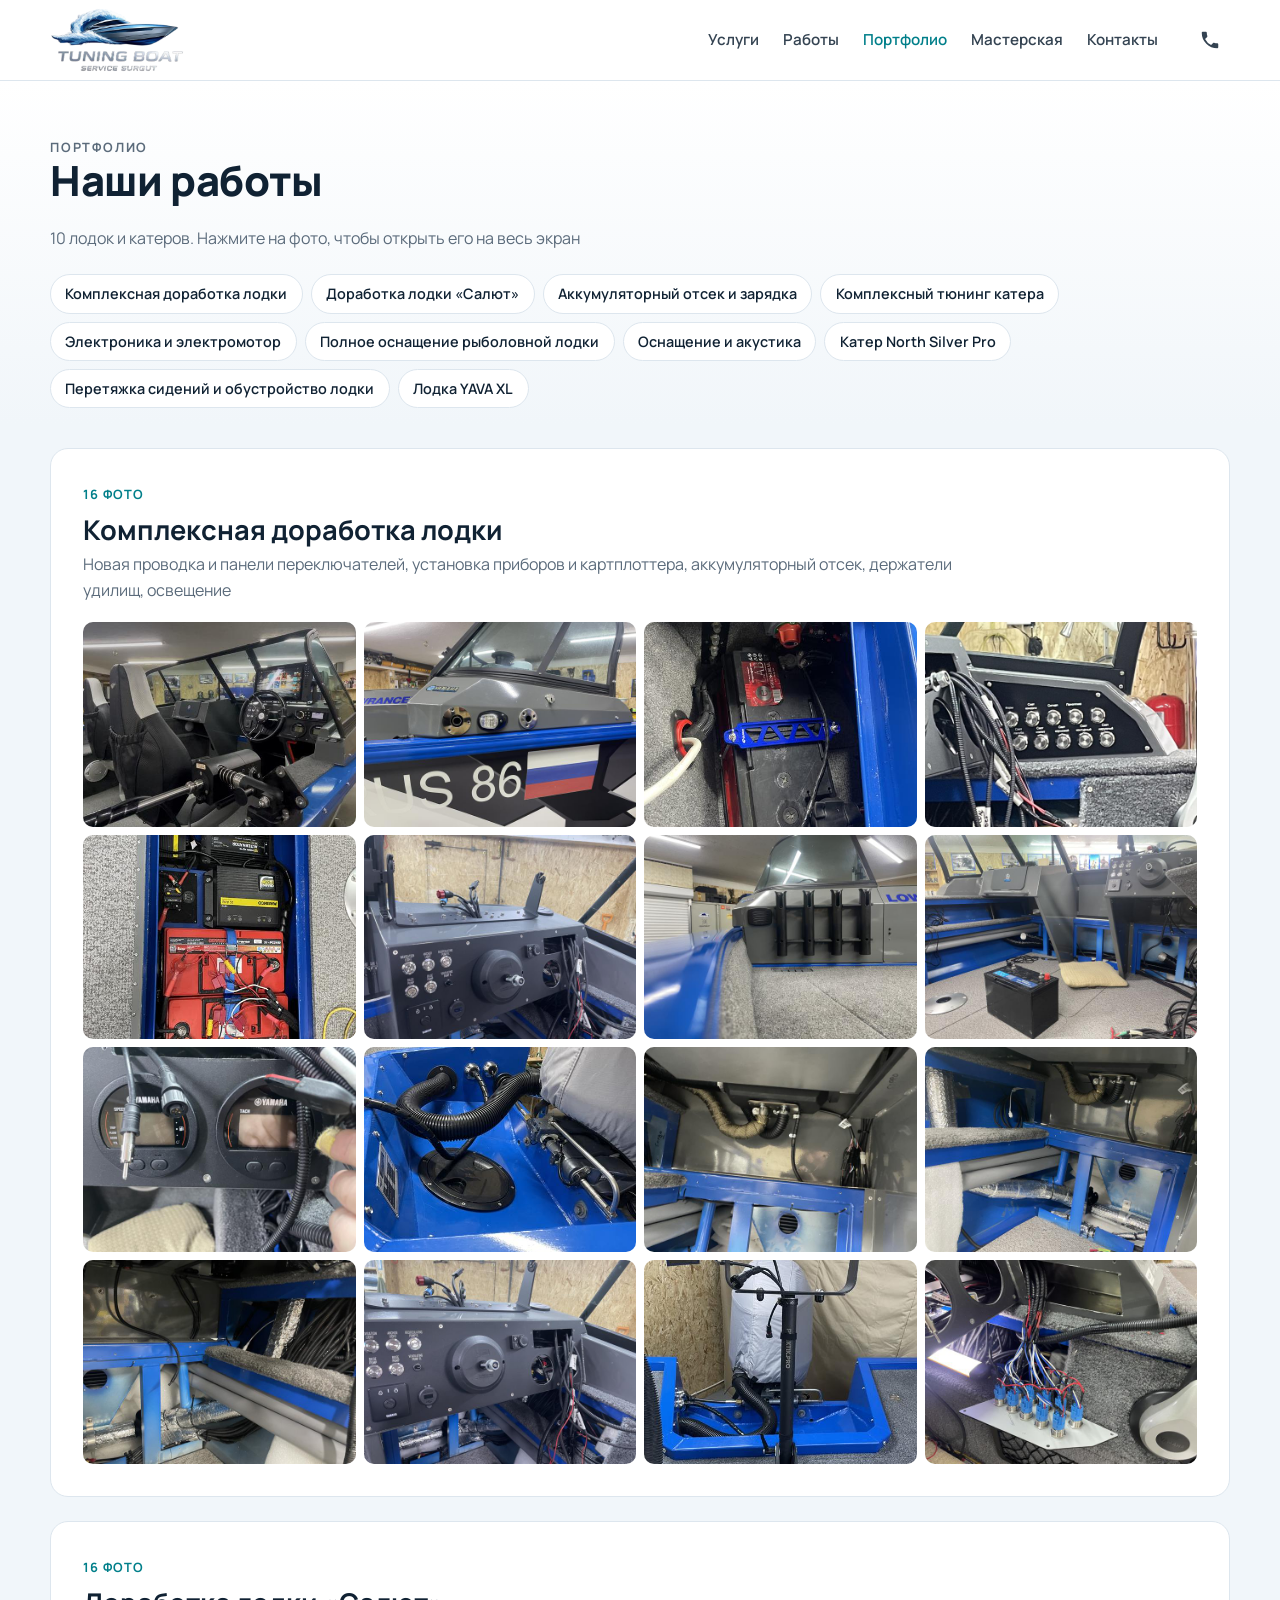
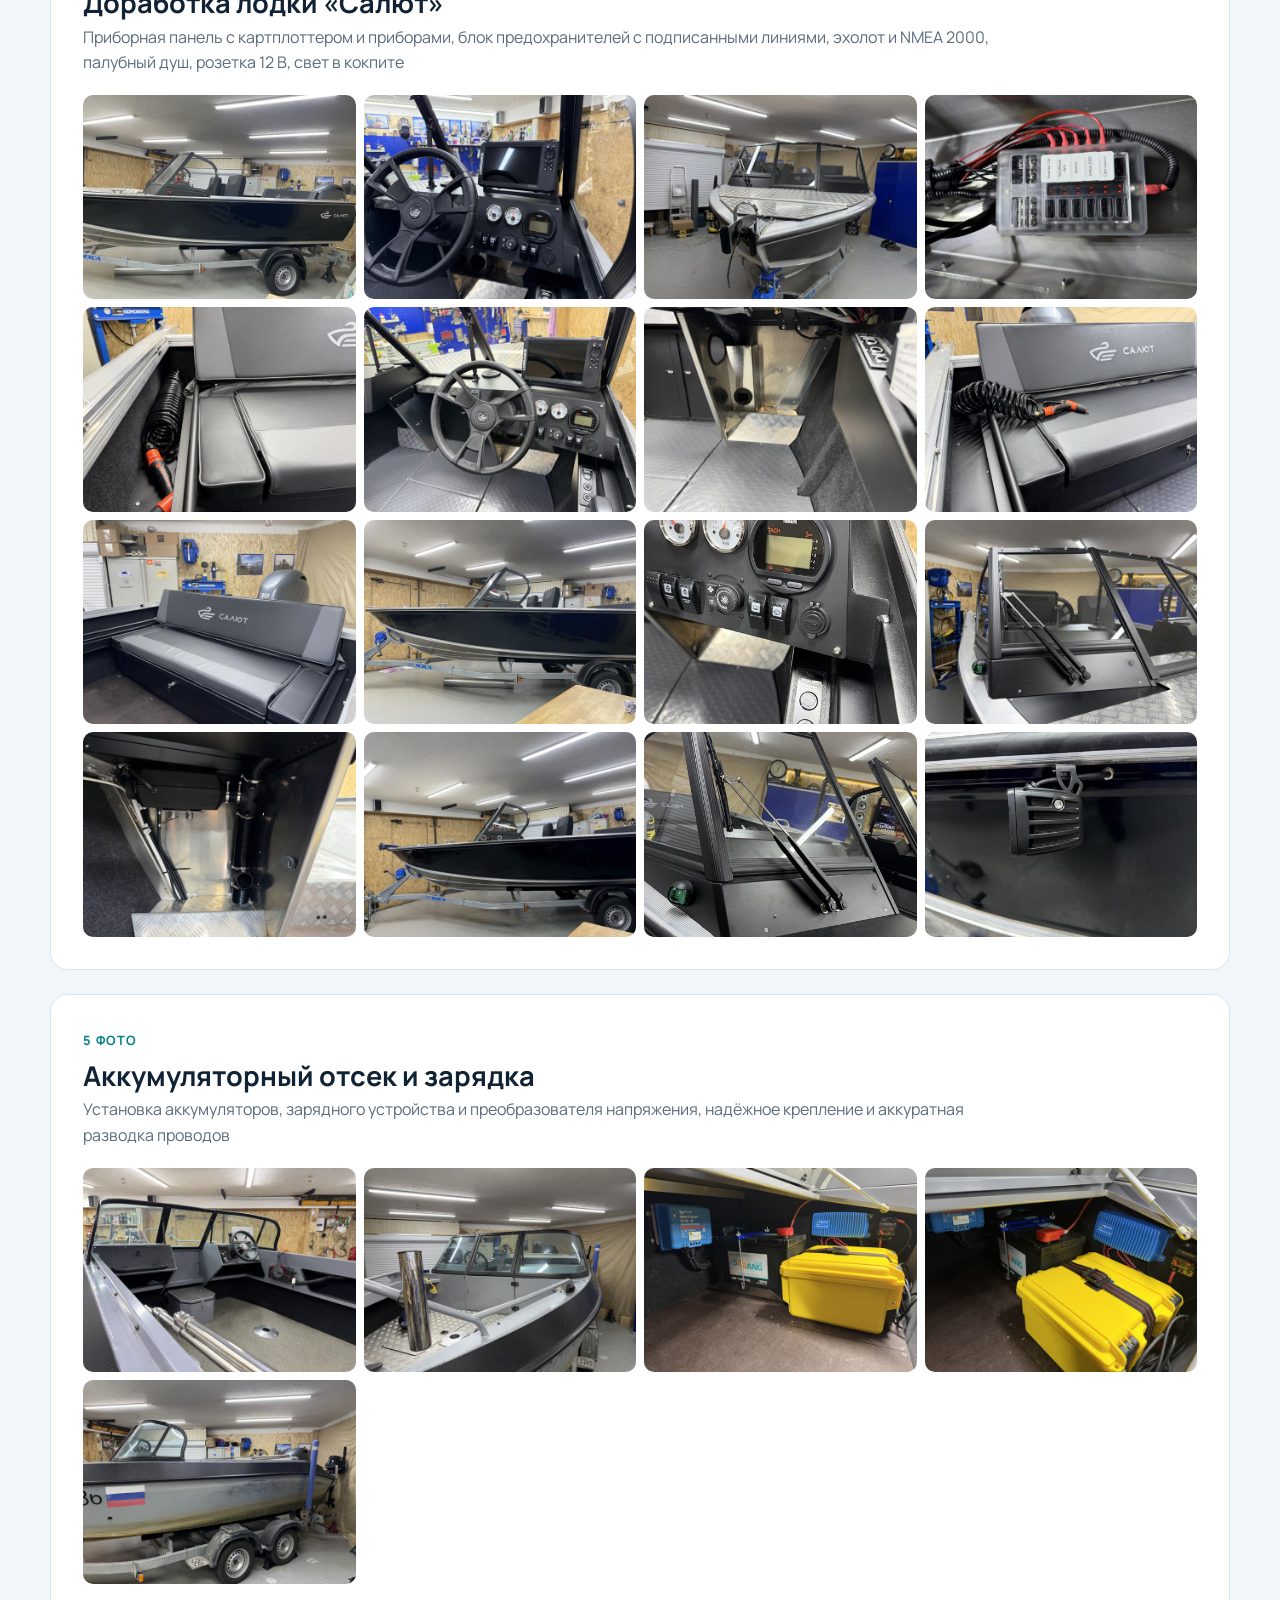
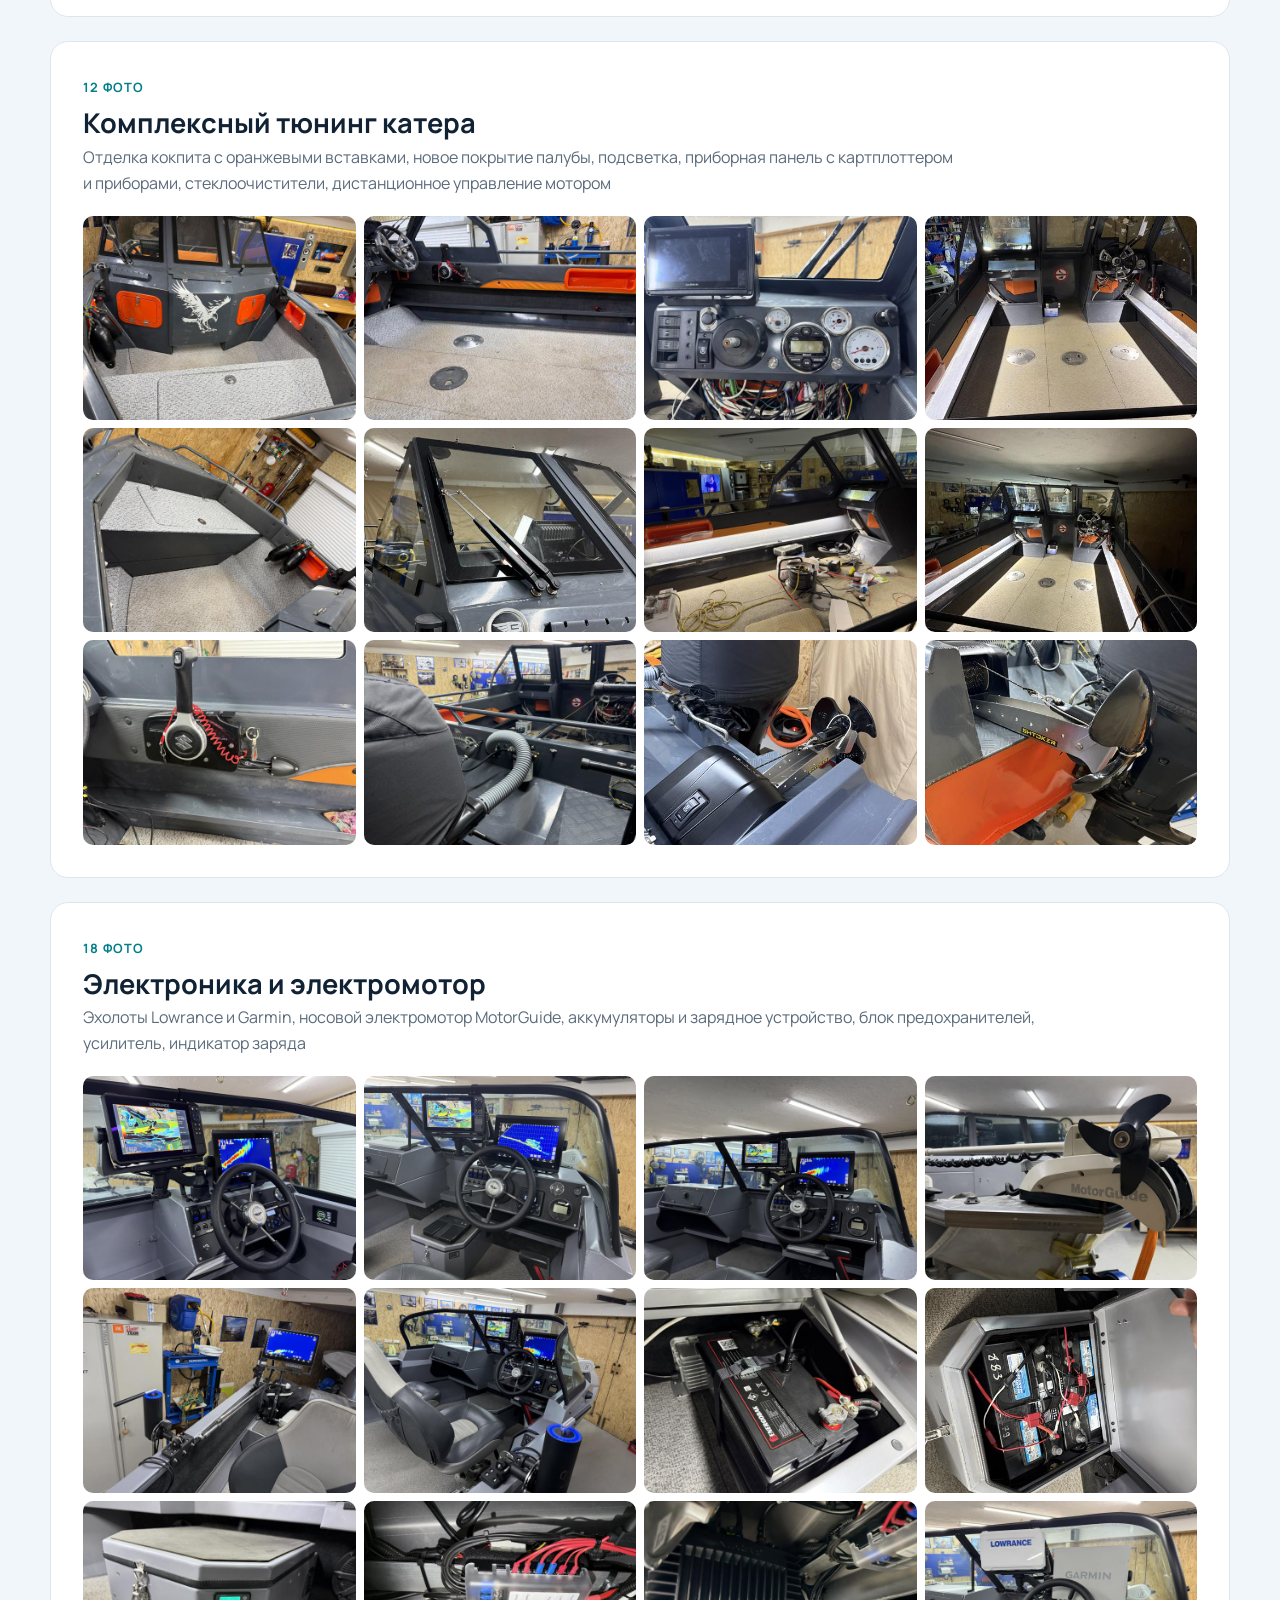
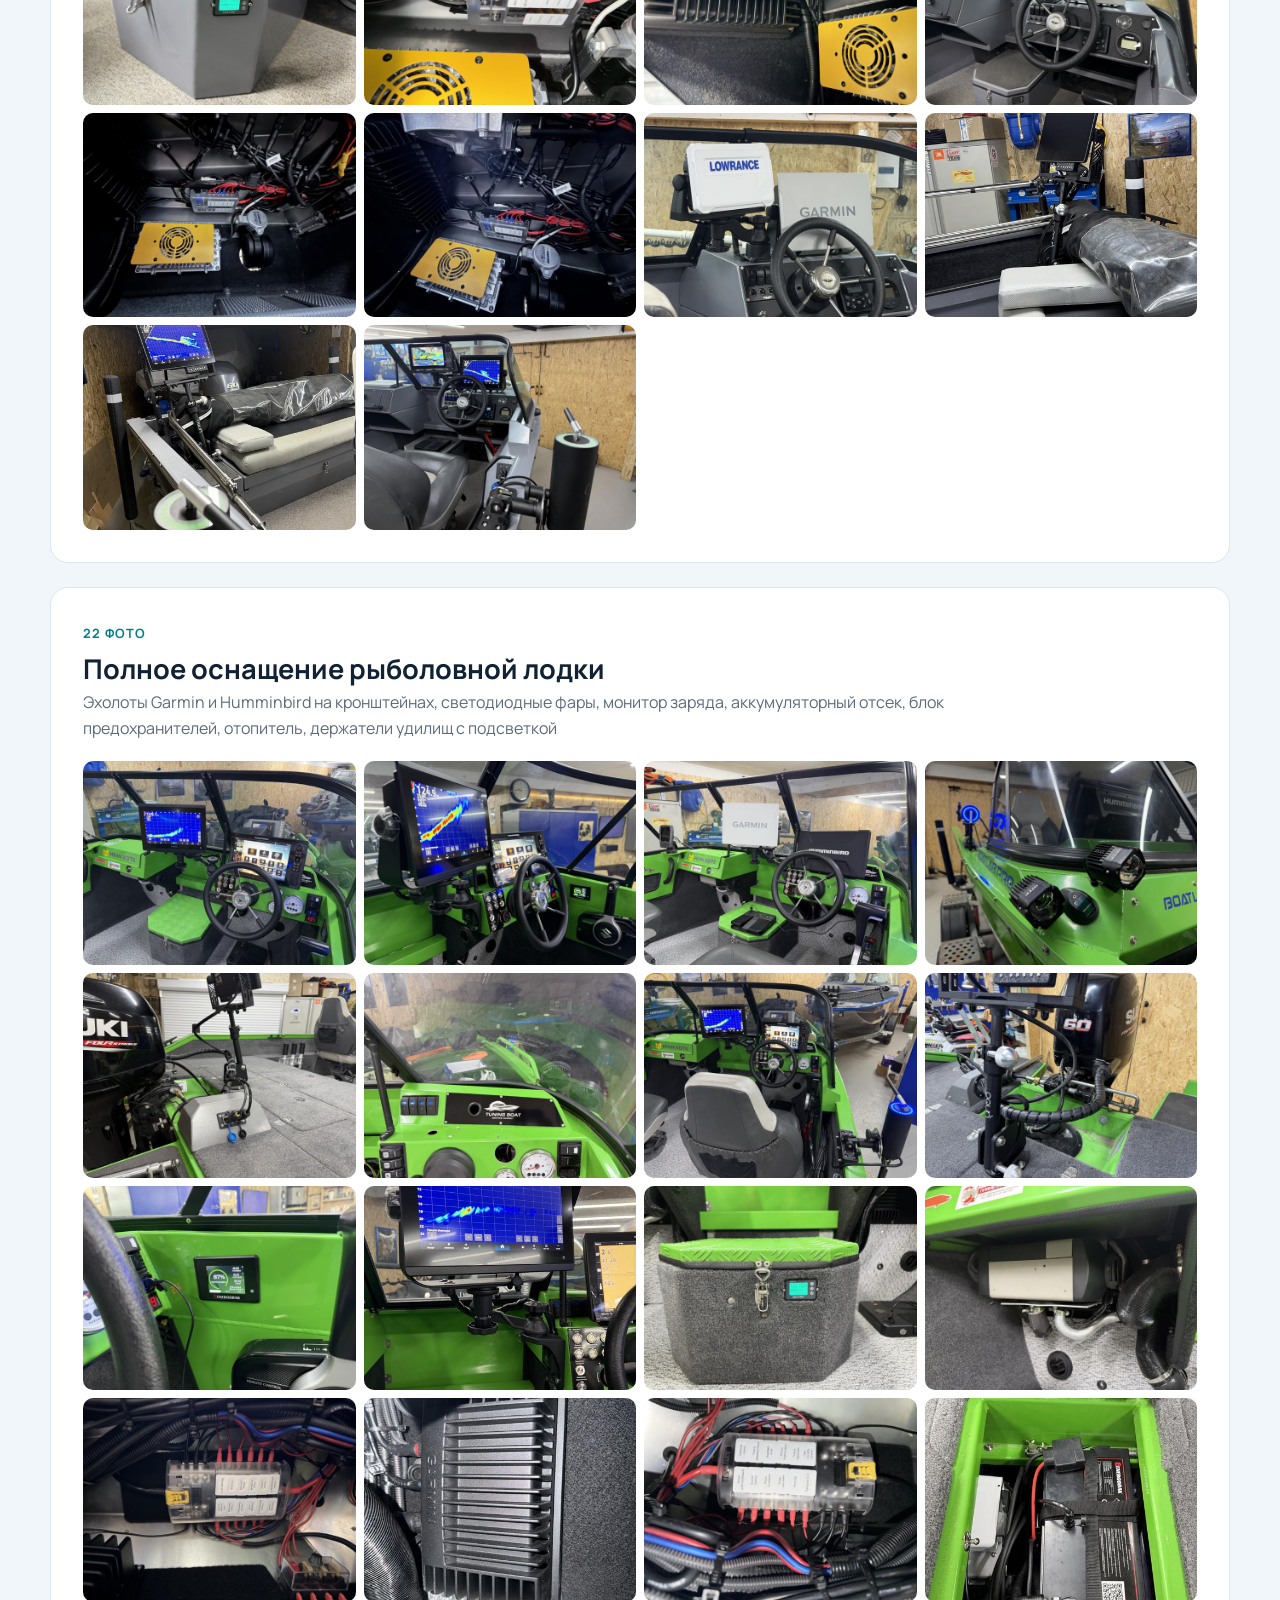
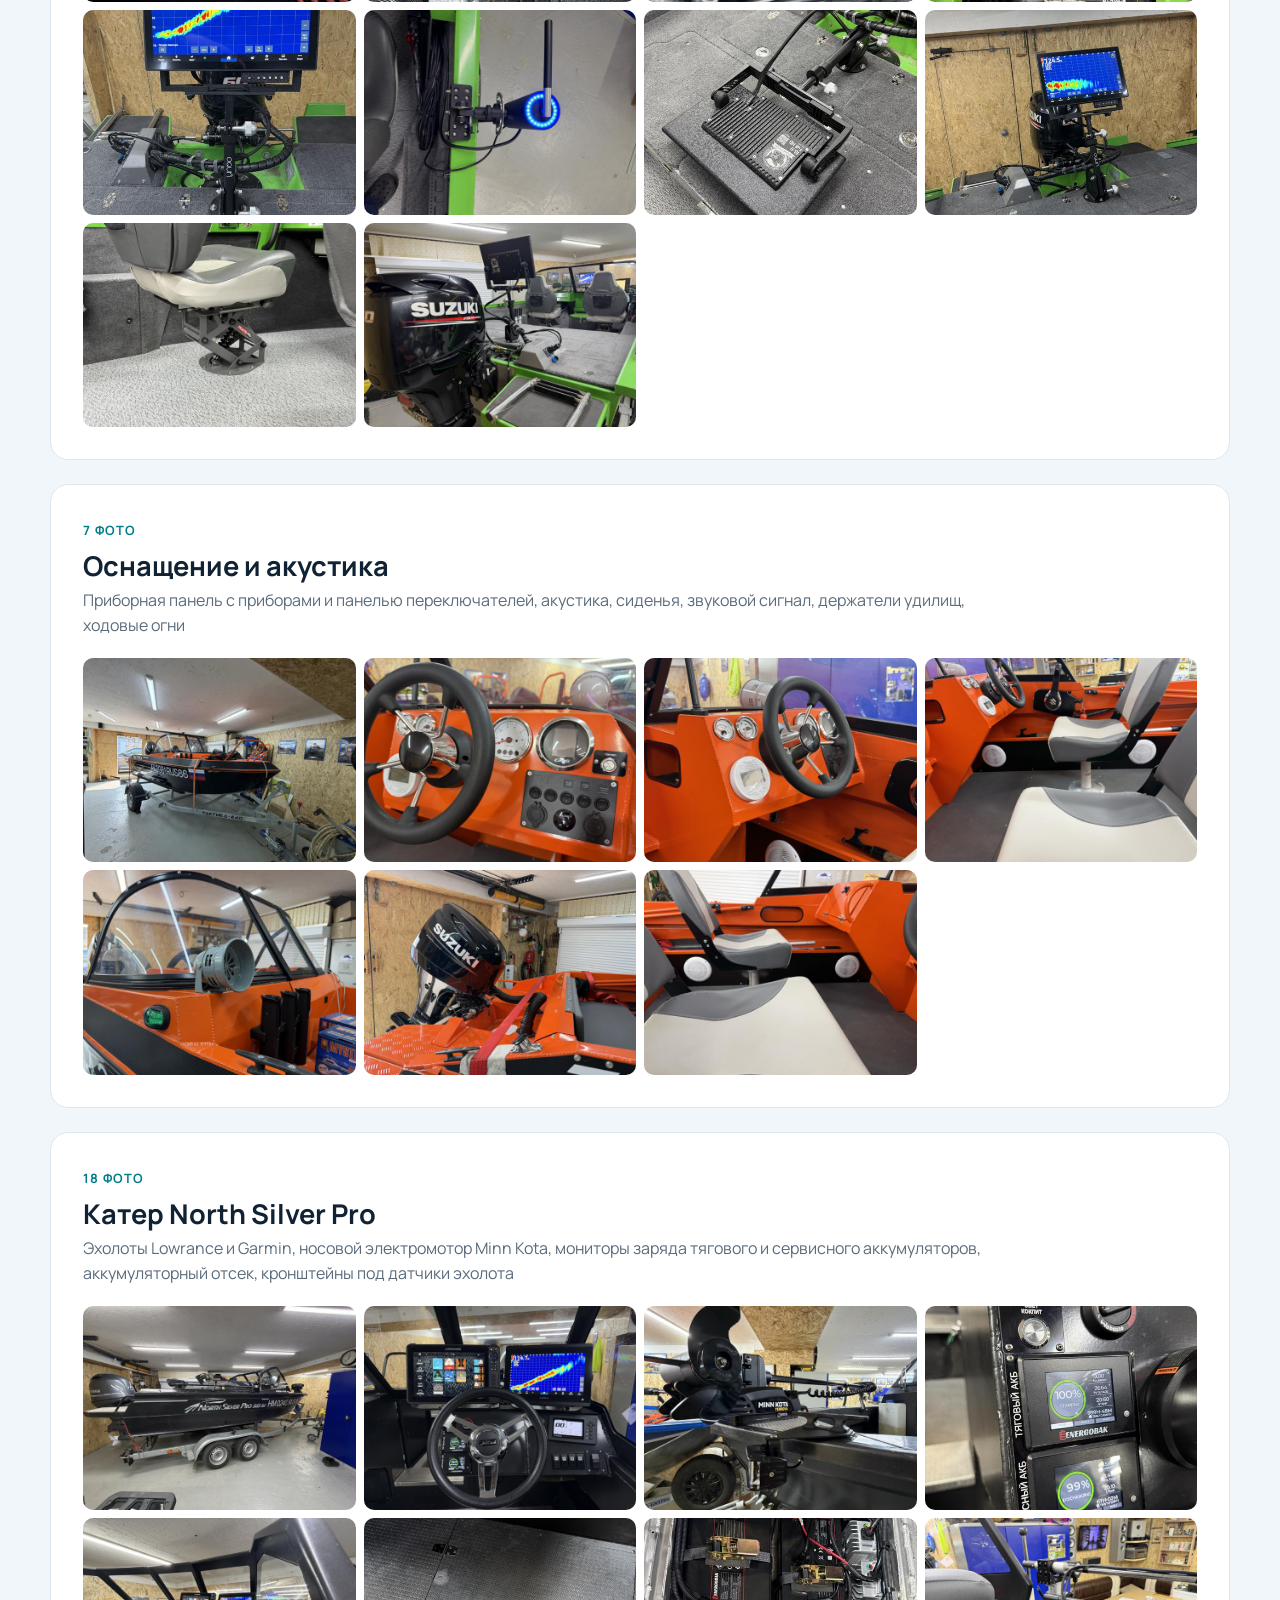
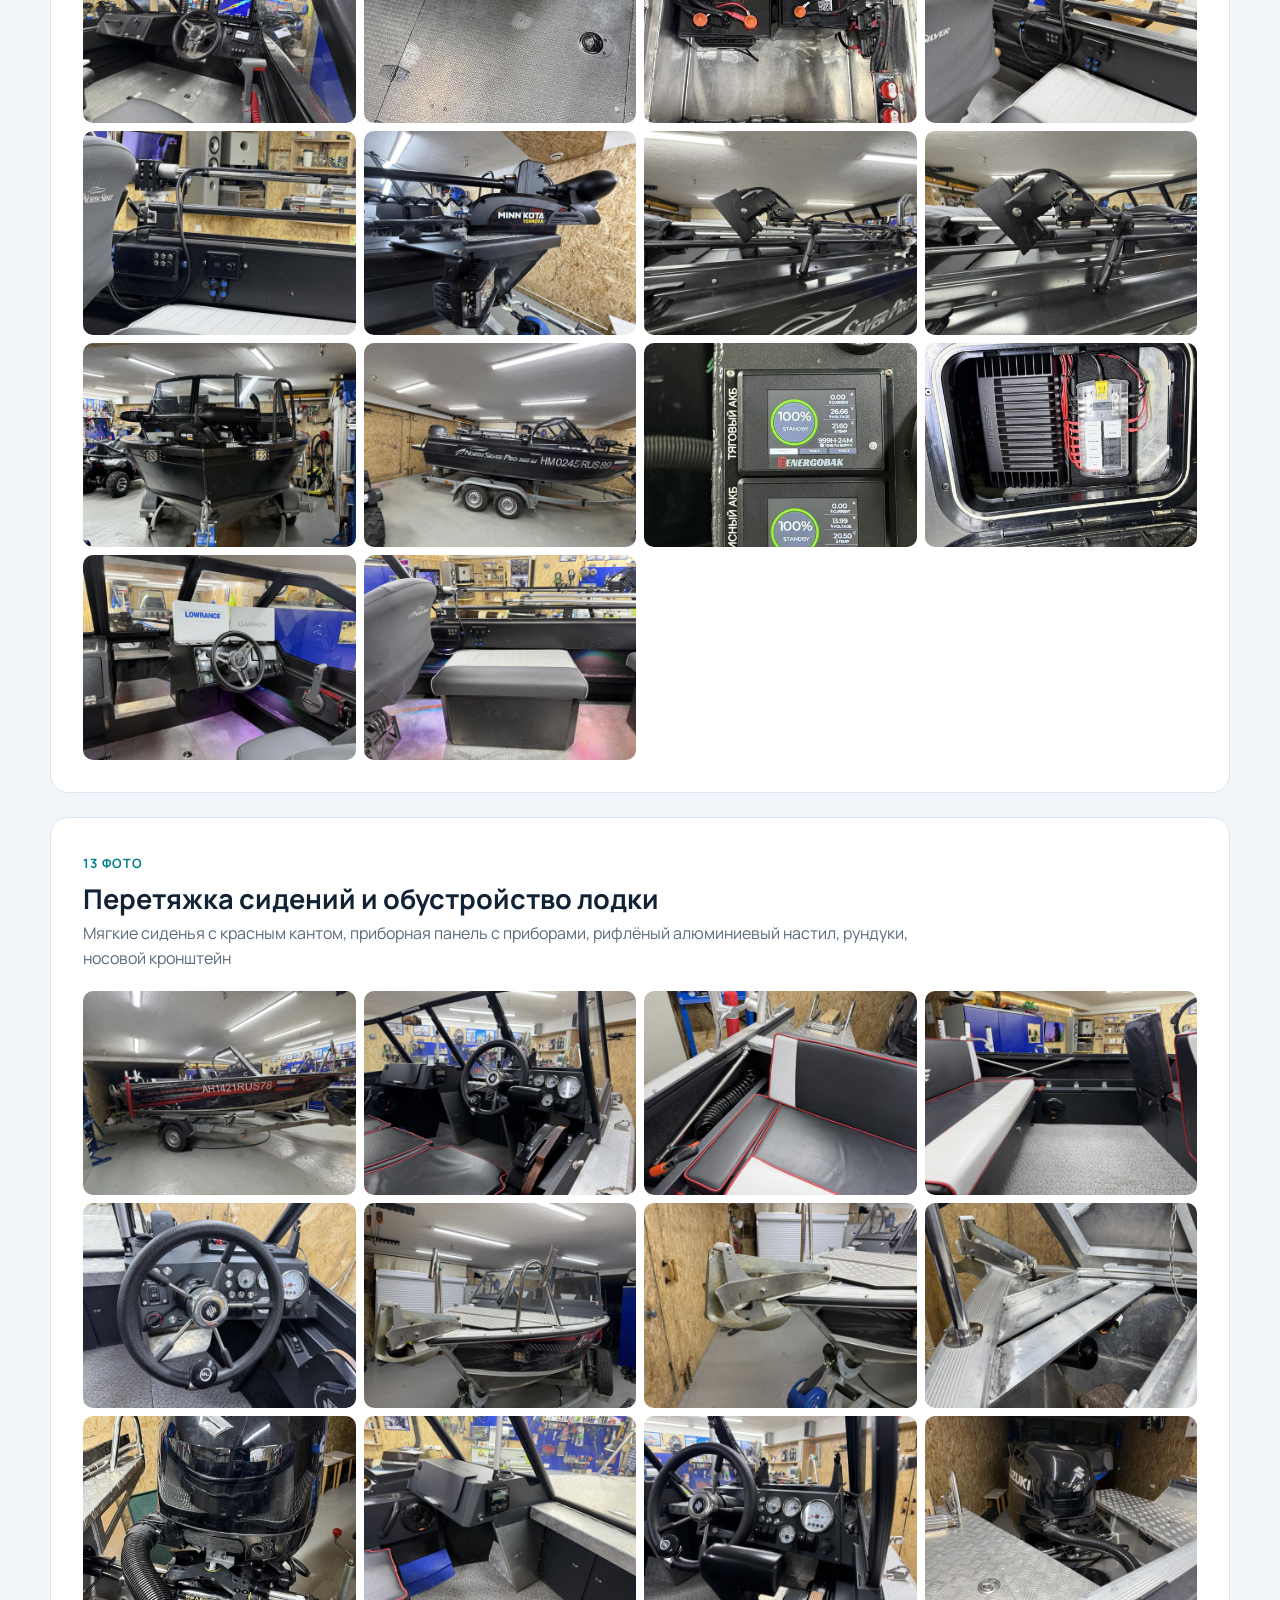
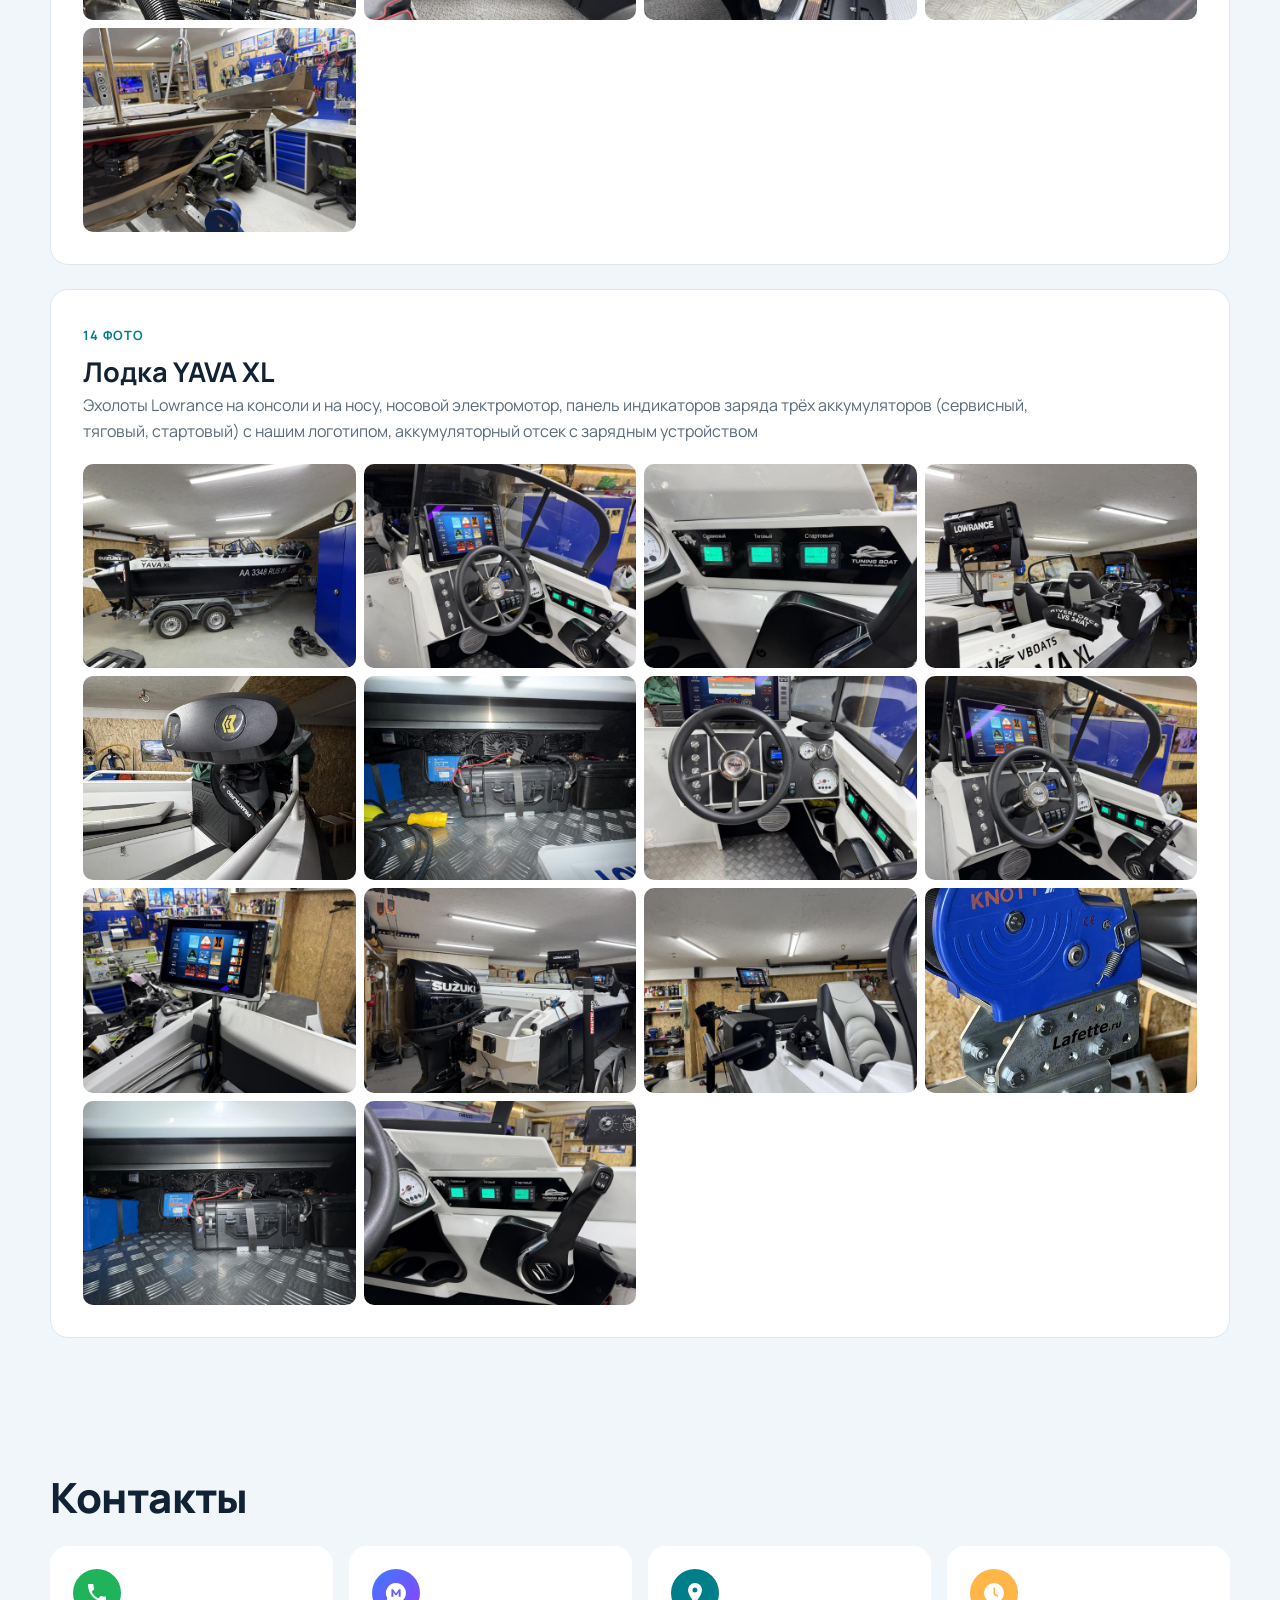
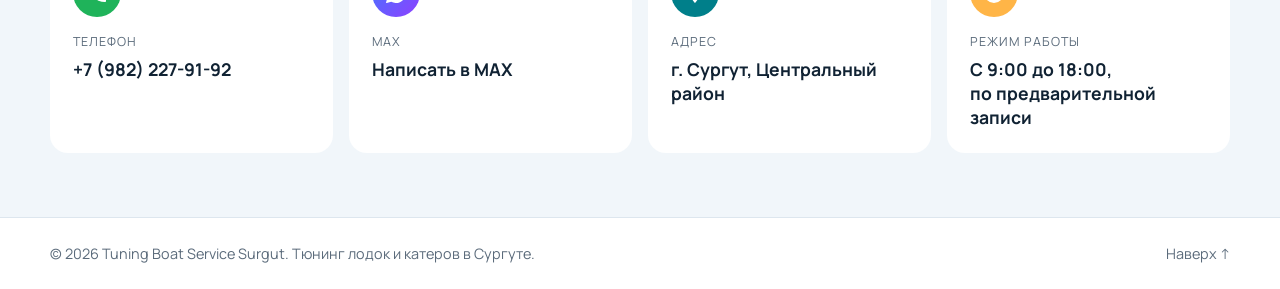
==== commit 8b6b29c9: "Блок «Наша мастерская» с фото оборудования, пункт меню «Мастерская» Co-Authored-By: Claude Opus 5.5 " ====
--- a/portfolio.html
+++ b/portfolio.html
@@ -176,7 +176,10 @@
 .svc ul, .adv ul { list-style: none; margin: 0; padding: 0; display: grid; gap: .45rem; }
 .svc li, .adv li { position: relative; padding-left: 1.6rem; font-size: .95rem; line-height: 1.45; }
 .svc li::before, .adv li::before { content: ""; position: absolute; left: 0; top: .2em; width: 1rem; height: 1rem; border-radius: 50%; background: var(--aqua-dark) url("data:image/svg+xml,%3Csvg xmlns='http://www.w3.org/2000/svg' viewBox='0 0 16 16'%3E%3Cpath d='M4 8.5l2.5 2.5L12 5.5' fill='none' stroke='white' stroke-width='2' stroke-linecap='round' stroke-linejoin='round'/%3E%3C/svg%3E") center / 100% no-repeat; }
-.svc-note { margin: 1.2rem 0 0; color: var(--muted); font-size: .92rem; }
+.svc-note { margin-top: 1rem; display: flex; align-items: center; gap: 1rem; background: var(--bg-alt); border-radius: var(--radius); padding: 1.1rem 1.5rem; }
+.svc-note .svc__icon { margin: 0; flex: none; }
+.svc-note h3 { font-size: 1.12rem; margin: 0 0 .15rem; }
+.svc-note p { margin: 0; font-size: .95rem; }
 .adv { margin-top: 2rem; padding: 1.6rem 1.8rem; border: 1px solid var(--line); border-radius: var(--radius); }
 .adv h3 { font-size: 1.25rem; margin: 0 0 1rem; }
 .adv ul { grid-template-columns: repeat(2, 1fr); column-gap: 2rem; }
@@ -256,10 +259,18 @@
   .lightbox__prev, .lightbox__next { top: auto; bottom: 8px; transform: none; }
 }
 
+/* Workshop */
+.ws { display: grid; grid-template-columns: repeat(3, 1fr); gap: .8rem; }
+.ws__item { position: relative; padding: 0; border: 0; border-radius: var(--radius); overflow: hidden; aspect-ratio: 4 / 3; background: var(--bg-alt); cursor: zoom-in; font: inherit; }
+.ws__item img { width: 100%; height: 100%; object-fit: cover; transition: transform .3s; }
+.ws__item:hover img { transform: scale(1.04); }
+.ws__item span { position: absolute; left: 0; right: 0; bottom: 0; padding: 2rem 1rem .8rem; text-align: left; color: #fff; font-weight: 700; font-size: .95rem; line-height: 1.3; background: linear-gradient(transparent, rgba(7, 21, 34, .75)); }
+@media (max-width: 760px) { .ws { grid-template-columns: 1fr 1fr; gap: .5rem; } .ws__item span { font-size: .8rem; padding: 1.5rem .6rem .5rem; } }
+
 /* Contacts */
 #contacts { padding: clamp(2.5rem, 5vw, 4rem) 0; }
 .ccards { display: grid; grid-template-columns: repeat(4, 1fr); gap: 1rem; margin-top: 1.5rem; }
-.ccard { display: flex; flex-direction: column; gap: .35rem; padding: 1.4rem; background: var(--bg-alt); border: 1px solid transparent; border-radius: var(--radius); text-decoration: none; color: var(--ink); }
+.ccard { display: flex; flex-direction: column; gap: .35rem; padding: 1.4rem; background: #fff; border: 1px solid transparent; border-radius: var(--radius); text-decoration: none; color: var(--ink); }
 .ccard--link { transition: transform .15s, box-shadow .2s, border-color .2s, background .2s; }
 .ccard--link:hover { transform: translateY(-3px); background: #fff; border-color: var(--line); box-shadow: var(--shadow); }
 .ccard__icon { width: 48px; height: 48px; border-radius: 50%; display: grid; place-items: center; color: #fff; margin-bottom: .6rem; }
@@ -333,6 +344,7 @@
       <a href="index.html#services">Услуги</a>
       <a href="index.html#works">Работы</a>
       <a href="portfolio.html" class="is-active" aria-current="page">Портфолио</a>
+      <a href="index.html#workshop">Мастерская</a>
       <a href="#contacts">Контакты</a>
     </nav>
     <a class="header__phone" data-contact="phone" href="tel:+79822279192" aria-label="Позвонить: +7 (982) 227-91-92" title="+7 (982) 227-91-92"><svg viewBox="0 0 24 24" aria-hidden="true"><path d="M6.6 10.8a15.1 15.1 0 0 0 6.6 6.6l2.2-2.2c.3-.3.7-.4 1-.2 1.1.4 2.3.6 3.6.6.6 0 1 .4 1 1V20c0 .6-.4 1-1 1A17 17 0 0 1 3 4c0-.6.4-1 1-1h3.5c.6 0 1 .4 1 1 0 1.3.2 2.5.6 3.6.1.3 0 .7-.2 1z"/></svg></a>
@@ -578,7 +590,7 @@
   </div>
 
   <!-- CONTACTS -->
-  <section class="section" id="contacts">
+  <section class="section section--dark" id="contacts">
     <div class="container">
       <h2 class="section__title">Контакты</h2>
       <div class="ccards">
@@ -629,7 +641,28 @@
   <a class="floating__btn cbtn--max" data-contact="max" href="https://max.ru/u/f9LHodD0cOI_EWlX5eczMRyrgtSB1MiPvnAlhKM8POfMxDiGiavjYpwFXmU" target="_blank" rel="noopener" aria-label="MAX"><svg viewBox="0 0 24 24"><path d="M12 2a10 10 0 0 0-8.7 15l-1.2 4.3c-.1.4.3.8.7.7l4.4-1.2A10 10 0 1 0 12 2zm4.6 13.8h-1.9v-4.6l-2 3h-1.3l-2-3v4.6H7.4V8.2h1.7l2.9 4.3 2.9-4.3h1.7z"/></svg></a>
 </div>
 
-<script src="config.js"></script>
+<script>
+/*
+ * ============================================================
+ *  НАСТРОЙКИ САЙТА — меняйте только этот файл
+ * ============================================================
+ *  После изменения сохраните файл и отправьте в GitHub —
+ *  все кнопки и ссылки на сайте обновятся автоматически.
+ */
+window.SITE_CONFIG = {
+  // Телефон: как показывать на сайте и как набирать (только цифры и +)
+  phoneDisplay: "+7 (982) 227-91-92",
+  phoneDial: "+79822279192",
+
+  // MAX: полная ссылка на ваш профиль или чат в MAX
+  // (в приложении MAX: Профиль → Поделиться → Скопировать ссылку)
+  maxUrl: "https://max.ru/u/f9LHodD0cOI_EWlX5eczMRyrgtSB1MiPvnAlhKM8POfMxDiGiavjYpwFXmU",
+  maxLabel: "Написать в MAX",
+
+  address: "г. Сургут, Центральный район",
+  hours: "С 9:00 до 18:00, по предварительной записи"
+};
+</script>
 <script>
 (function () {
   var C = window.SITE_CONFIG || {};
@@ -774,7 +807,7 @@
       if (el) openLb(list, +el.getAttribute("data-index"));
     });
   });
-  document.querySelectorAll(".pf-boat").forEach(function (sec) {
+  document.querySelectorAll(".pf-boat, .js-gallery").forEach(function (sec) {
     var list = sec.getAttribute("data-photos").split(",");
     sec.addEventListener("click", function (e) {
       var b = e.target.closest("[data-index]");
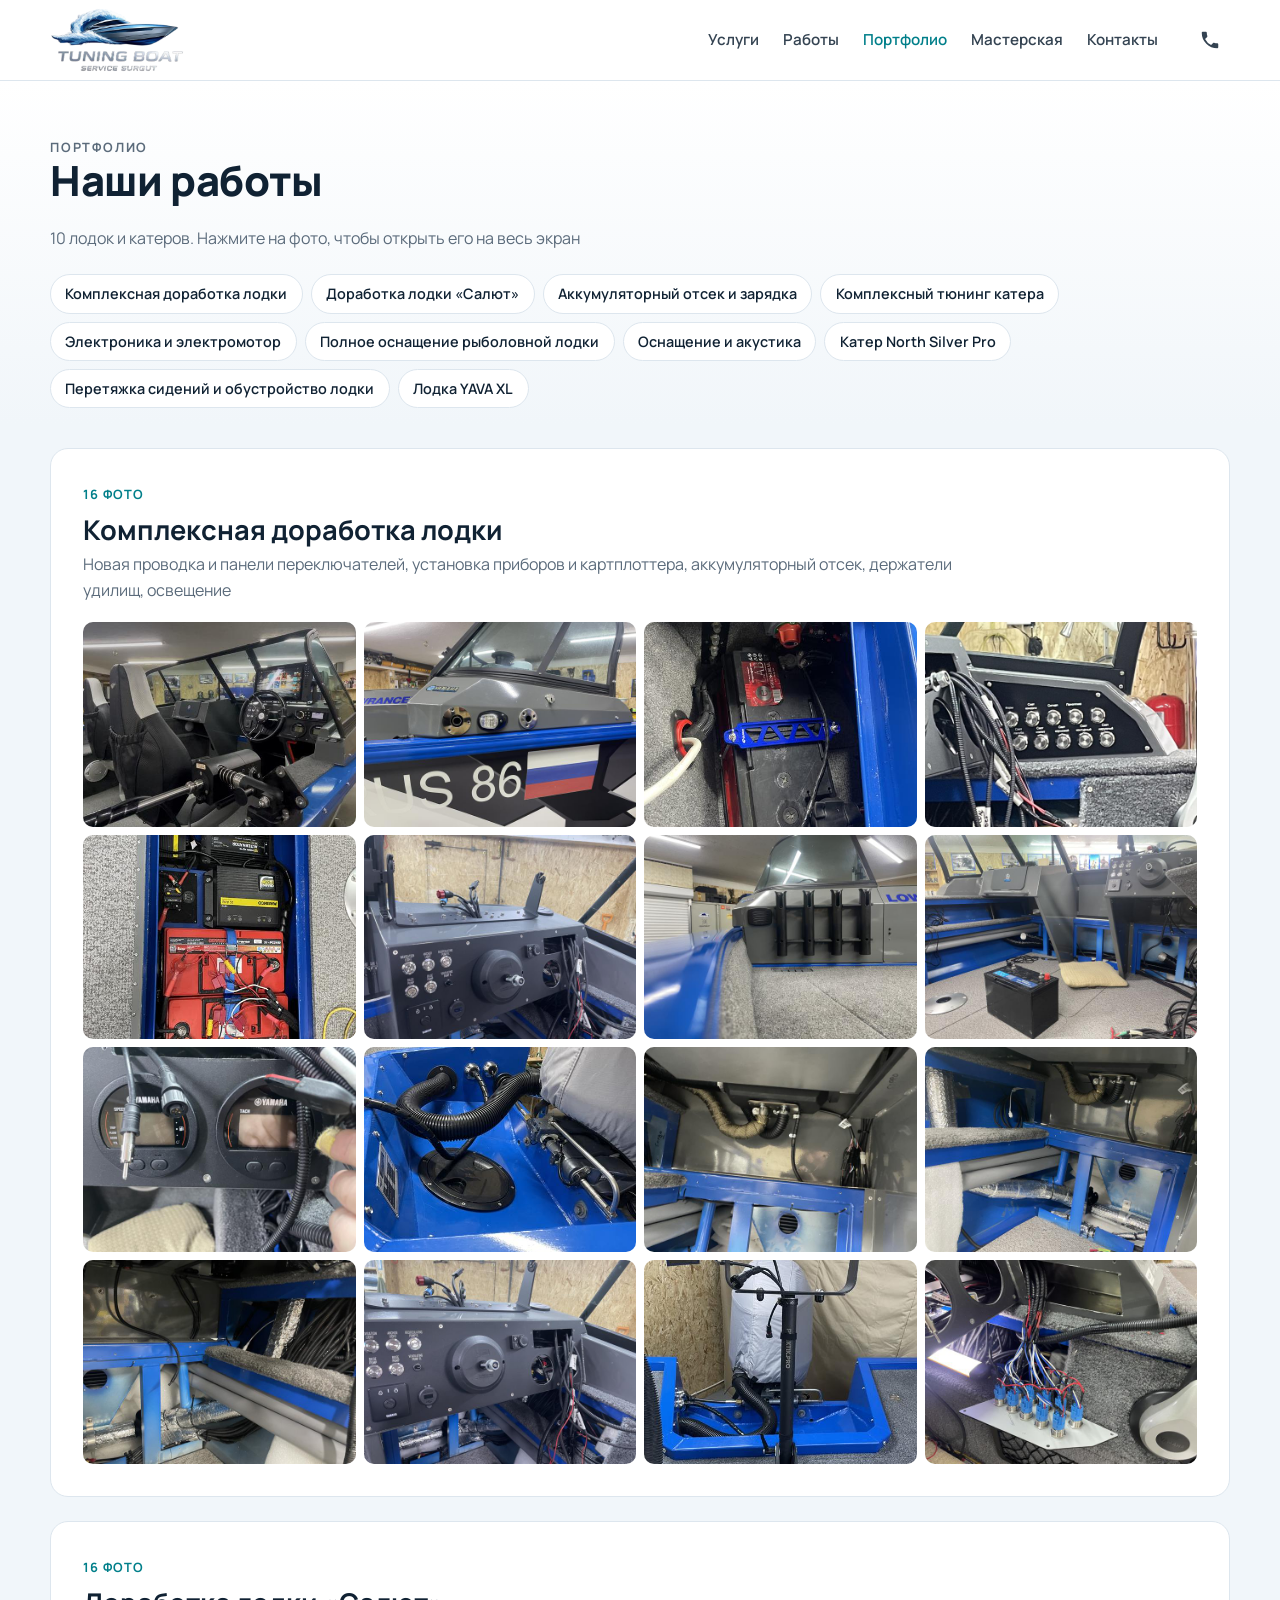
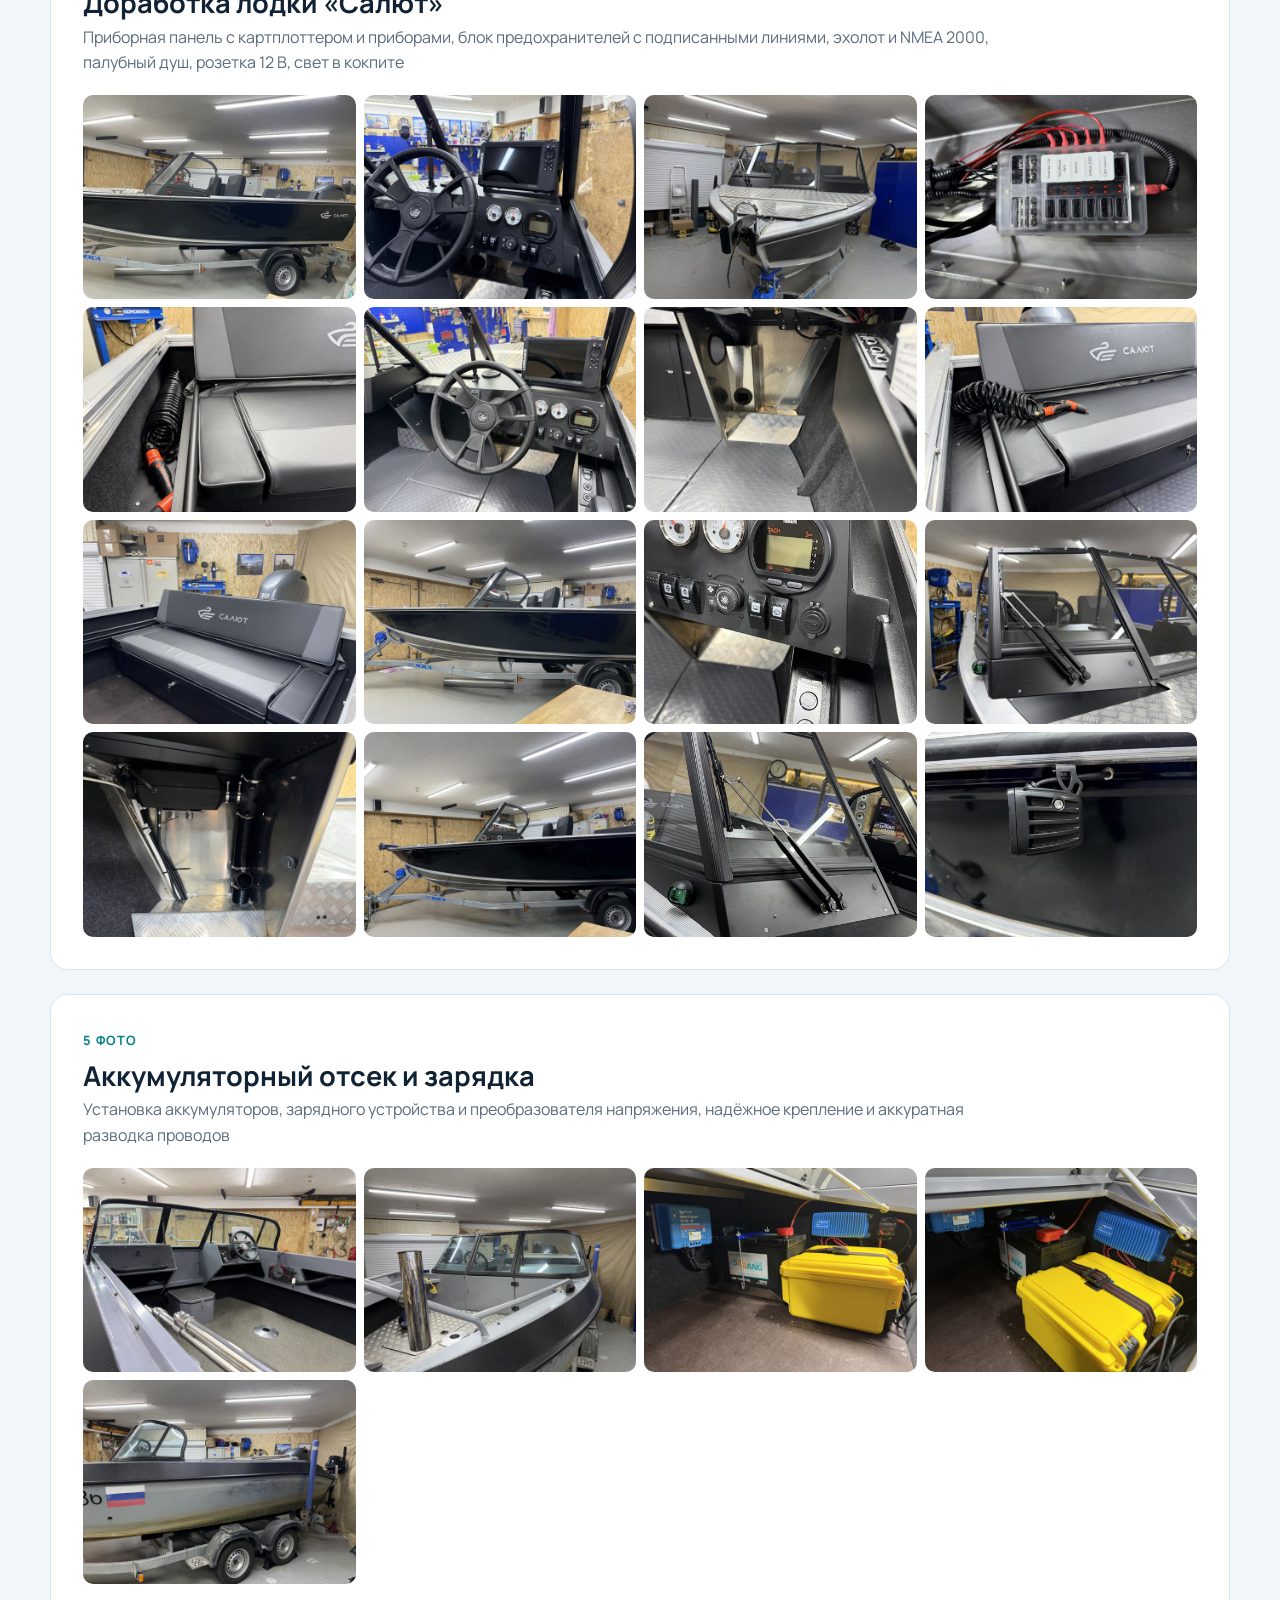
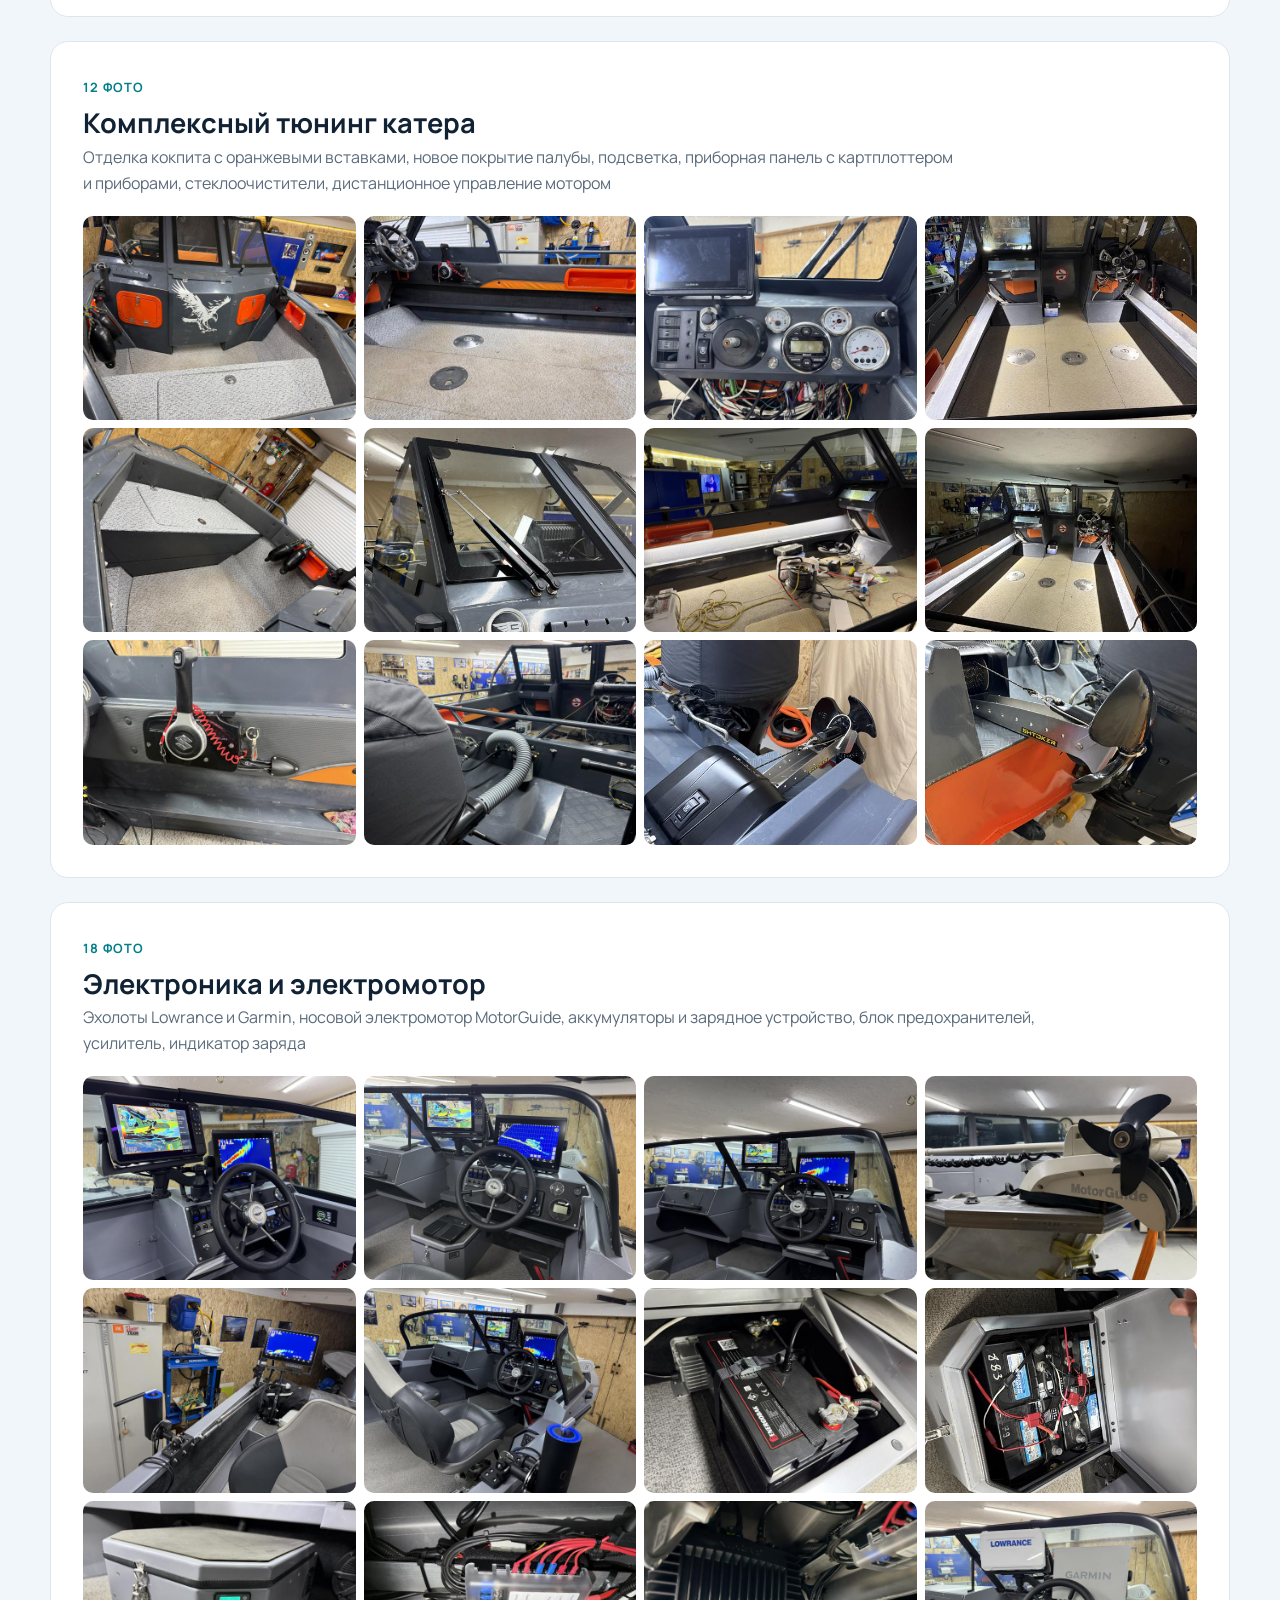
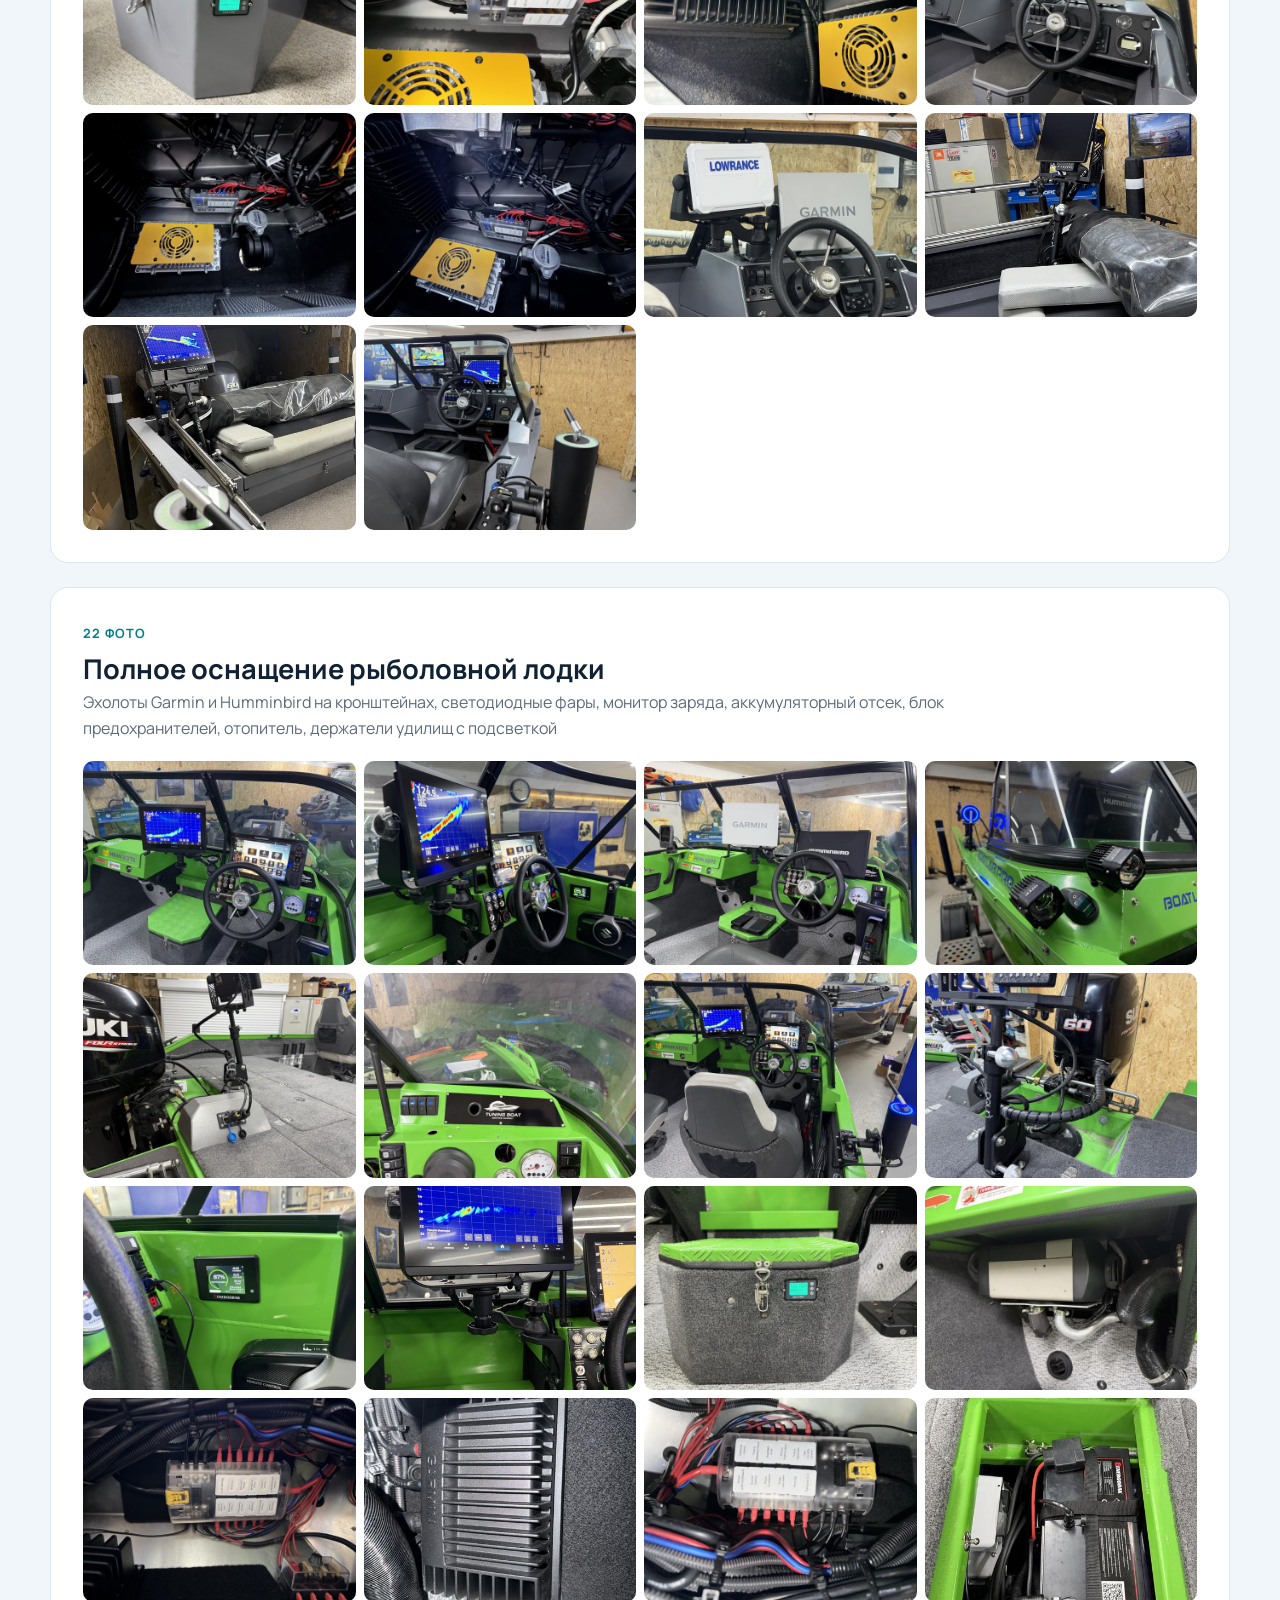
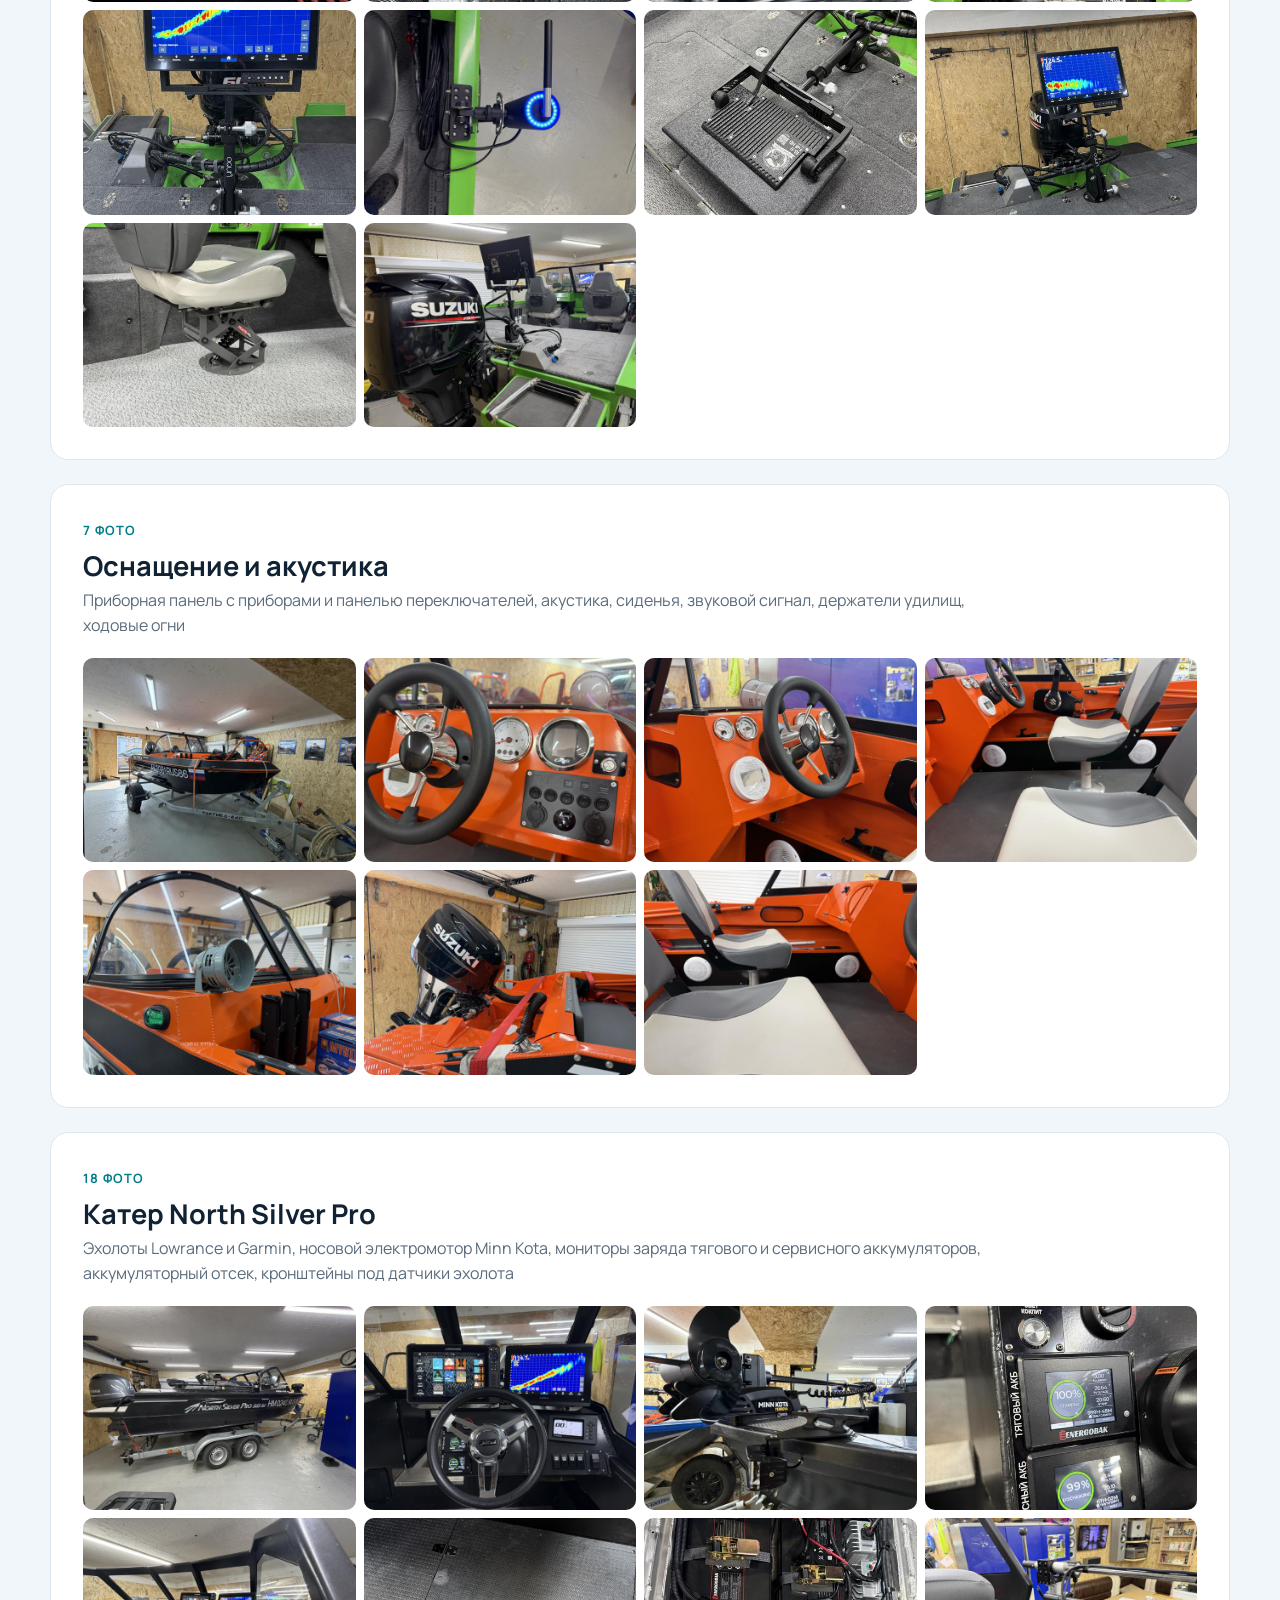
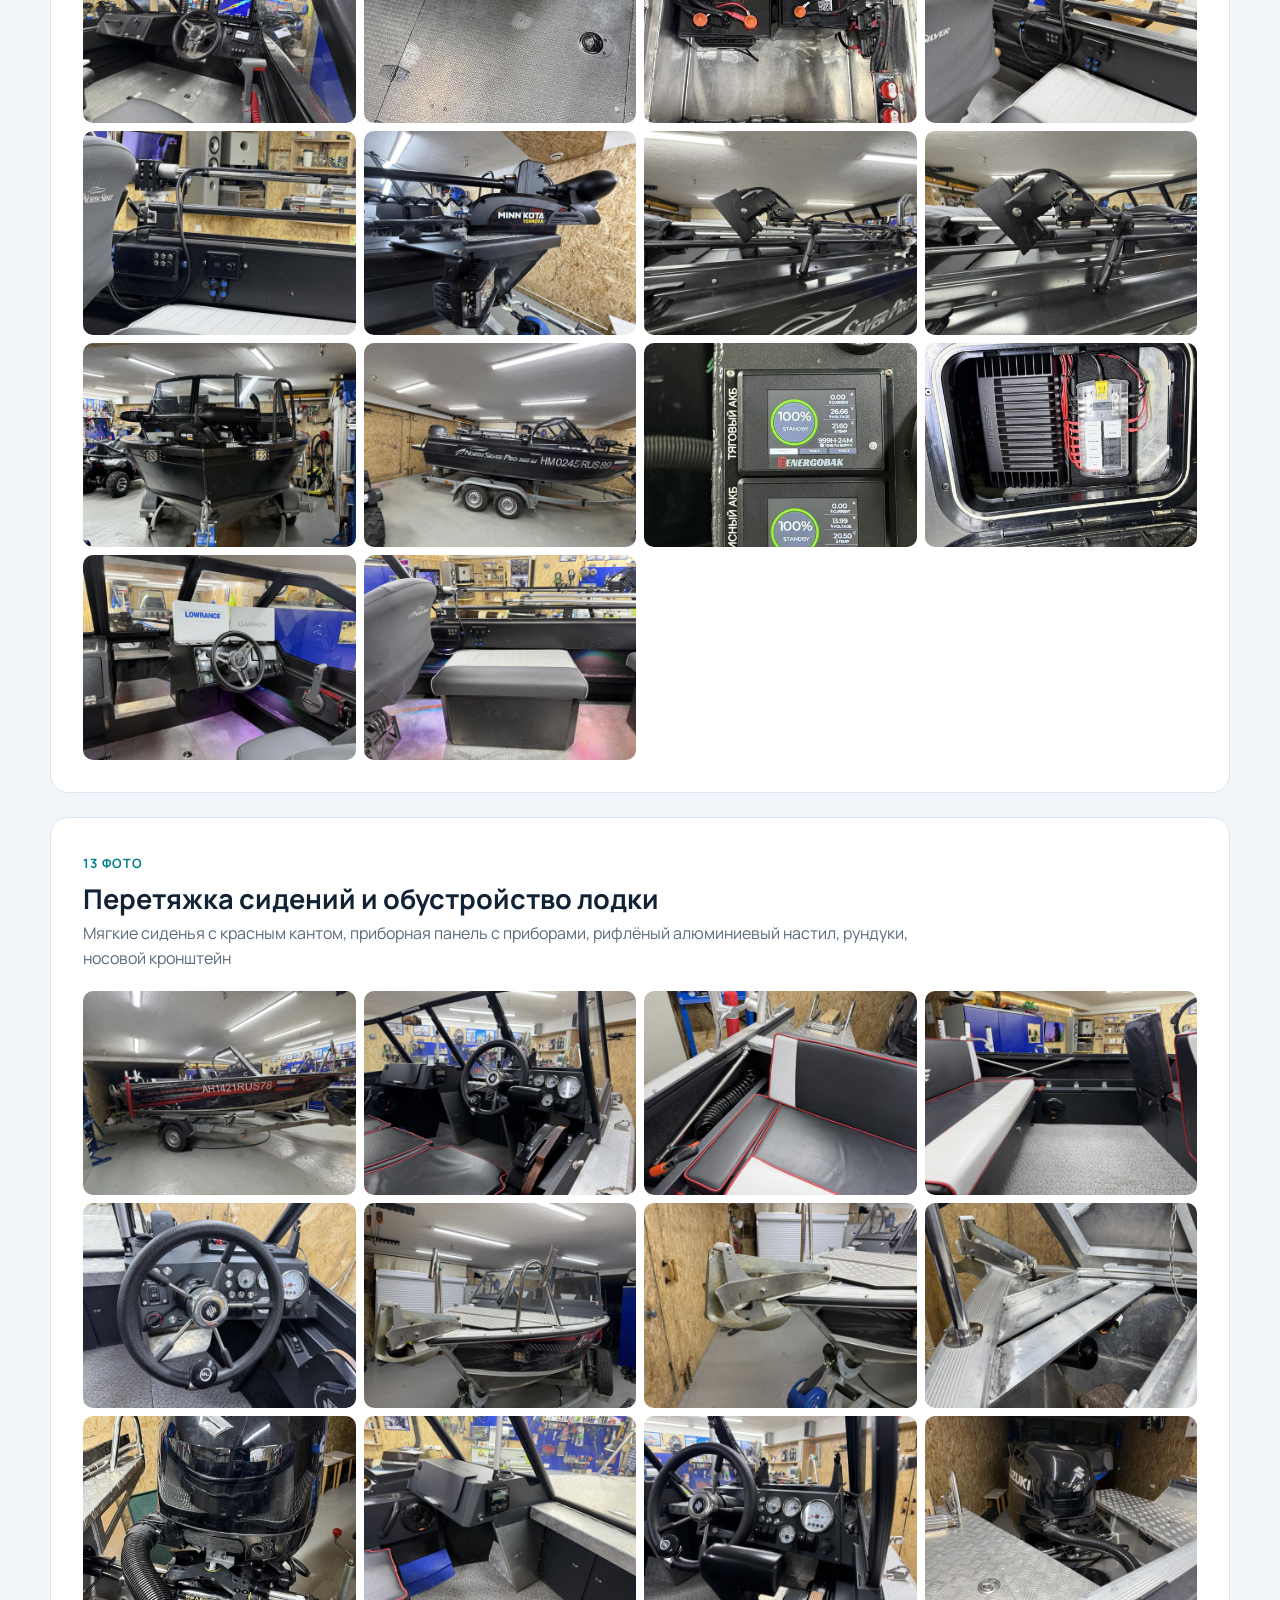
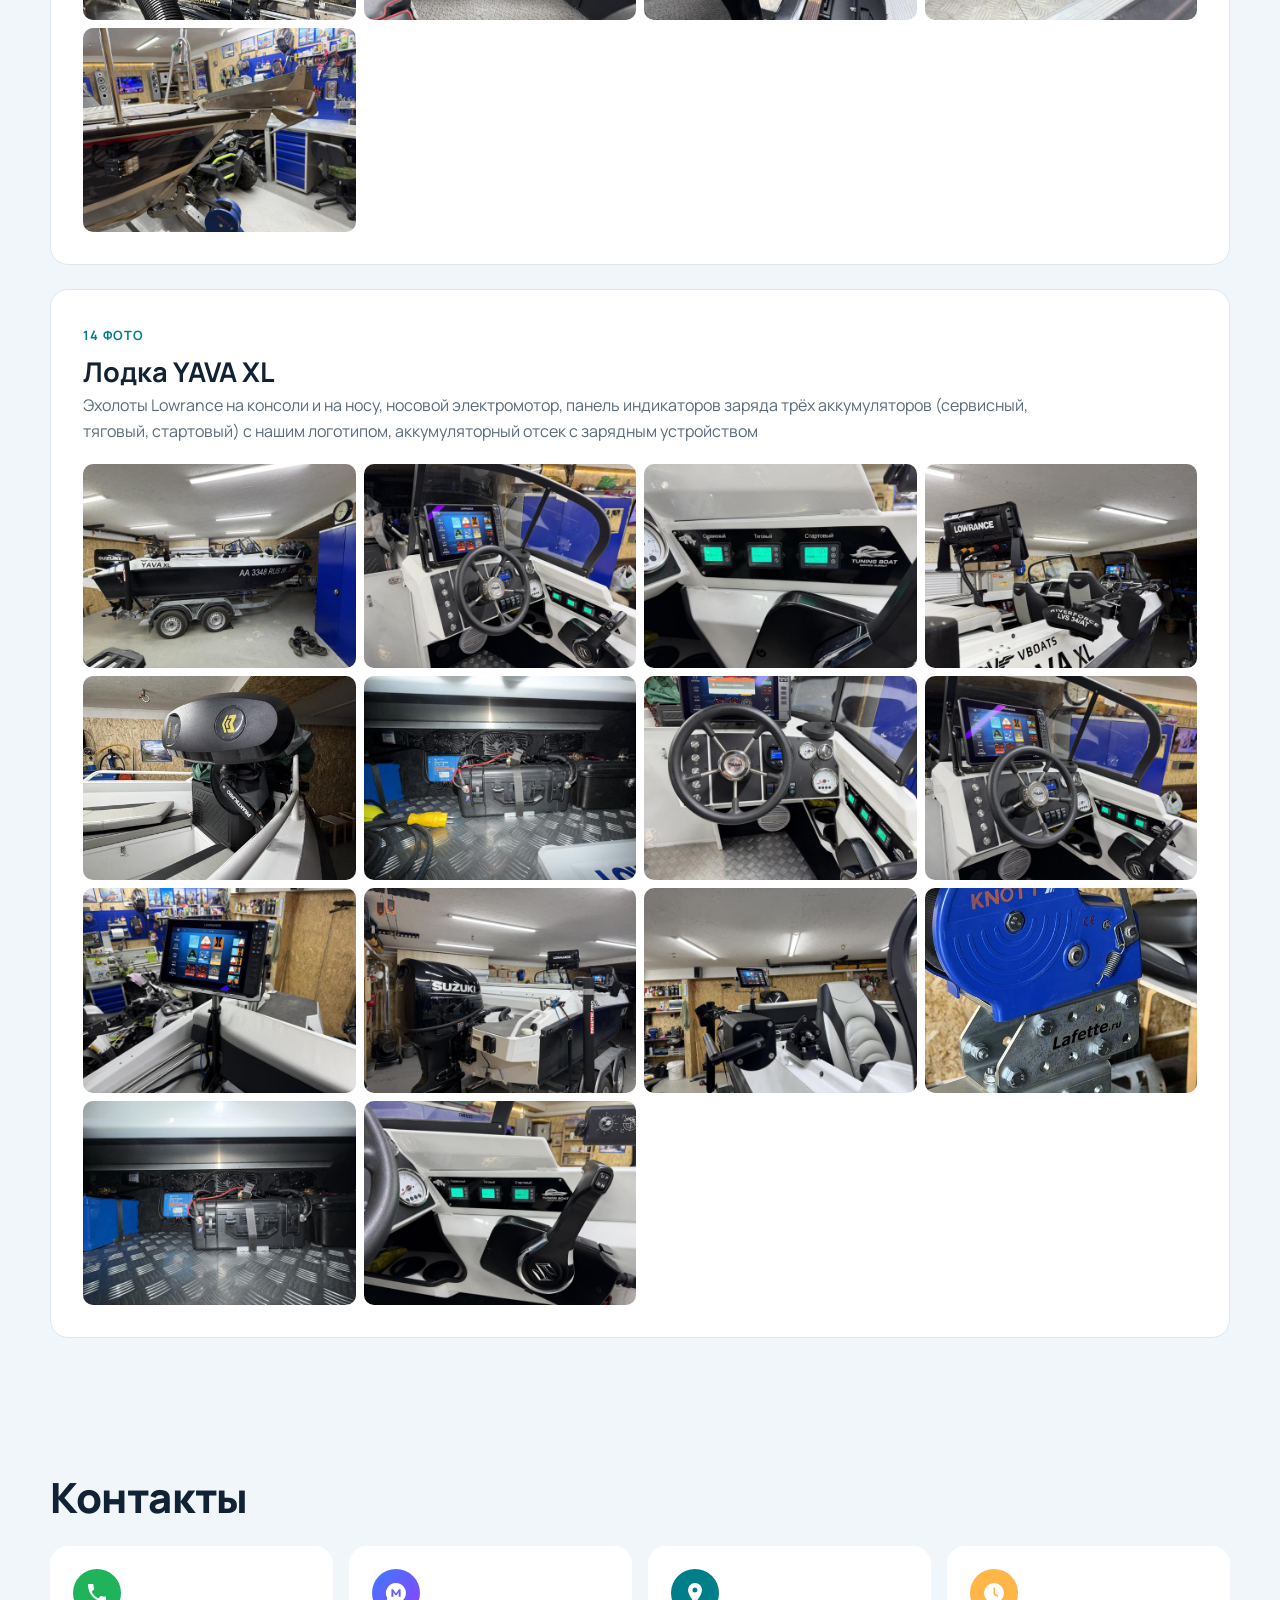
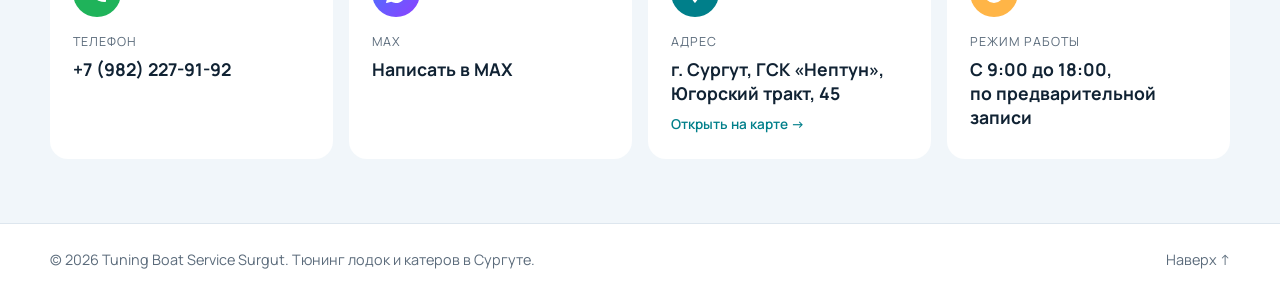
==== commit 867b861d: "Адрес: ГСК «Нептун», Югорский тракт, 45 со ссылкой на Яндекс Карты Co-Authored-By: Claude Opus 5.5 <" ====
--- a/portfolio.html
+++ b/portfolio.html
@@ -281,6 +281,7 @@
 .ccard__icon--clock { background: var(--sun); }
 .ccard__label { font-size: .78rem; color: var(--muted); text-transform: uppercase; letter-spacing: .08em; }
 .ccard b { font-size: 1.1rem; line-height: 1.35; }
+.ccard__more { margin-top: .2rem; font-size: .85rem; font-weight: 600; color: var(--aqua-dark); }
 @media (max-width: 960px) { .ccards { grid-template-columns: repeat(2, 1fr); } }
 @media (max-width: 480px) {
   .ccards { grid-template-columns: 1fr; gap: .7rem; }
@@ -604,11 +605,12 @@
           <span class="ccard__label">MAX</span>
           <b data-contact-text="max">Написать в&nbsp;MAX</b>
         </a>
-        <div class="ccard">
+        <a class="ccard ccard--link" href="https://yandex.ru/maps/?text=%D0%A1%D1%83%D1%80%D0%B3%D1%83%D1%82%2C%20%D0%AE%D0%B3%D0%BE%D1%80%D1%81%D0%BA%D0%B8%D0%B9%20%D1%82%D1%80%D0%B0%D0%BA%D1%82%2C%2045%2C%20%D0%93%D0%A1%D0%9A%20%D0%9D%D0%B5%D0%BF%D1%82%D1%83%D0%BD" target="_blank" rel="noopener">
           <span class="ccard__icon ccard__icon--pin"><svg viewBox="0 0 24 24" aria-hidden="true"><path d="M12 2a7 7 0 0 0-7 7c0 5.2 7 13 7 13s7-7.8 7-13a7 7 0 0 0-7-7zm0 9.5A2.5 2.5 0 1 1 12 6.5a2.5 2.5 0 0 1 0 5z"/></svg></span>
           <span class="ccard__label">Адрес</span>
-          <b data-contact-text="address">г.&nbsp;Сургут, Центральный район</b>
-        </div>
+          <b data-contact-text="address">г.&nbsp;Сургут, ГСК «Нептун», Югорский тракт,&nbsp;45</b>
+          <span class="ccard__more">Открыть на&nbsp;карте&nbsp;→</span>
+        </a>
         <div class="ccard">
           <span class="ccard__icon ccard__icon--clock"><svg viewBox="0 0 24 24" aria-hidden="true"><path d="M12 2a10 10 0 1 0 0 20 10 10 0 0 0 0-20zm1 10.6 3.4 2-.8 1.4-4.1-2.5V6.5H13z"/></svg></span>
           <span class="ccard__label">Режим работы</span>
@@ -659,7 +661,7 @@
   maxUrl: "https://max.ru/u/f9LHodD0cOI_EWlX5eczMRyrgtSB1MiPvnAlhKM8POfMxDiGiavjYpwFXmU",
   maxLabel: "Написать в MAX",
 
-  address: "г. Сургут, Центральный район",
+  address: "г. Сургут, ГСК «Нептун», Югорский тракт, 45",
   hours: "С 9:00 до 18:00, по предварительной записи"
 };
 </script>
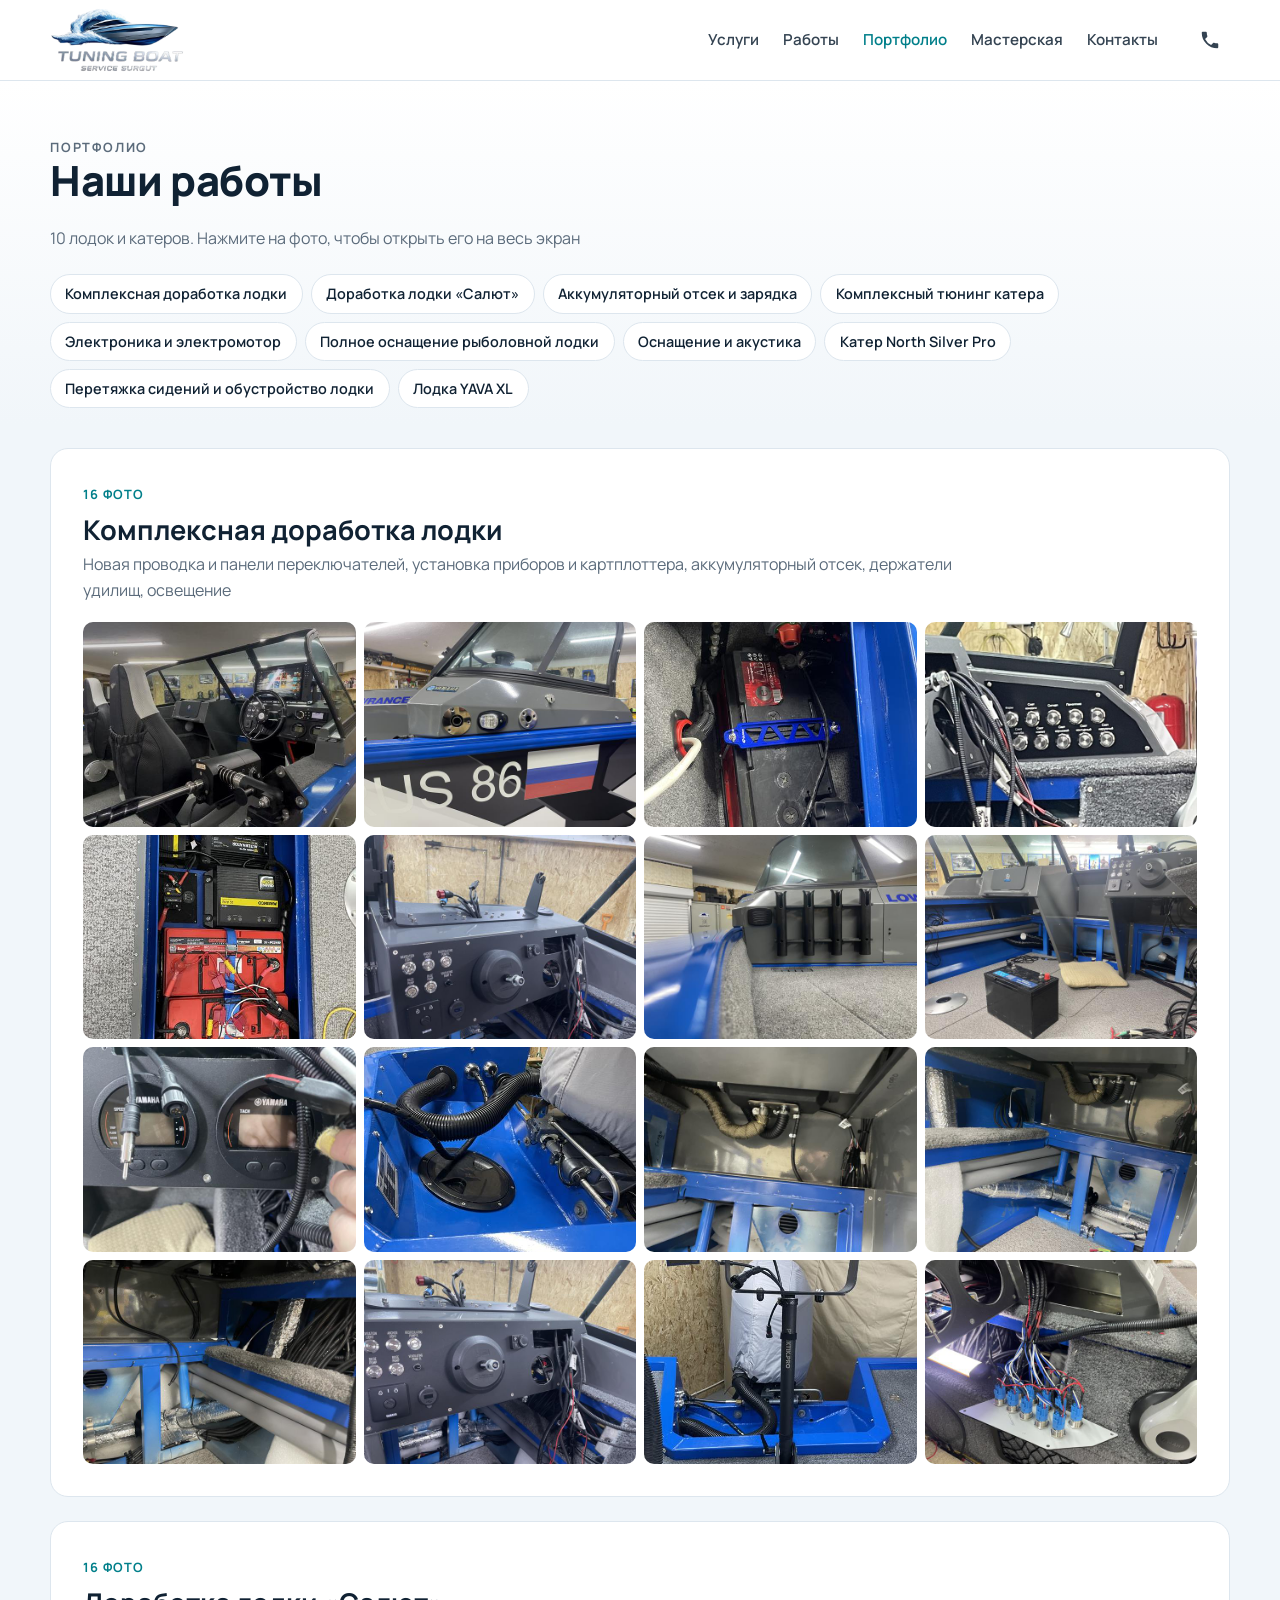
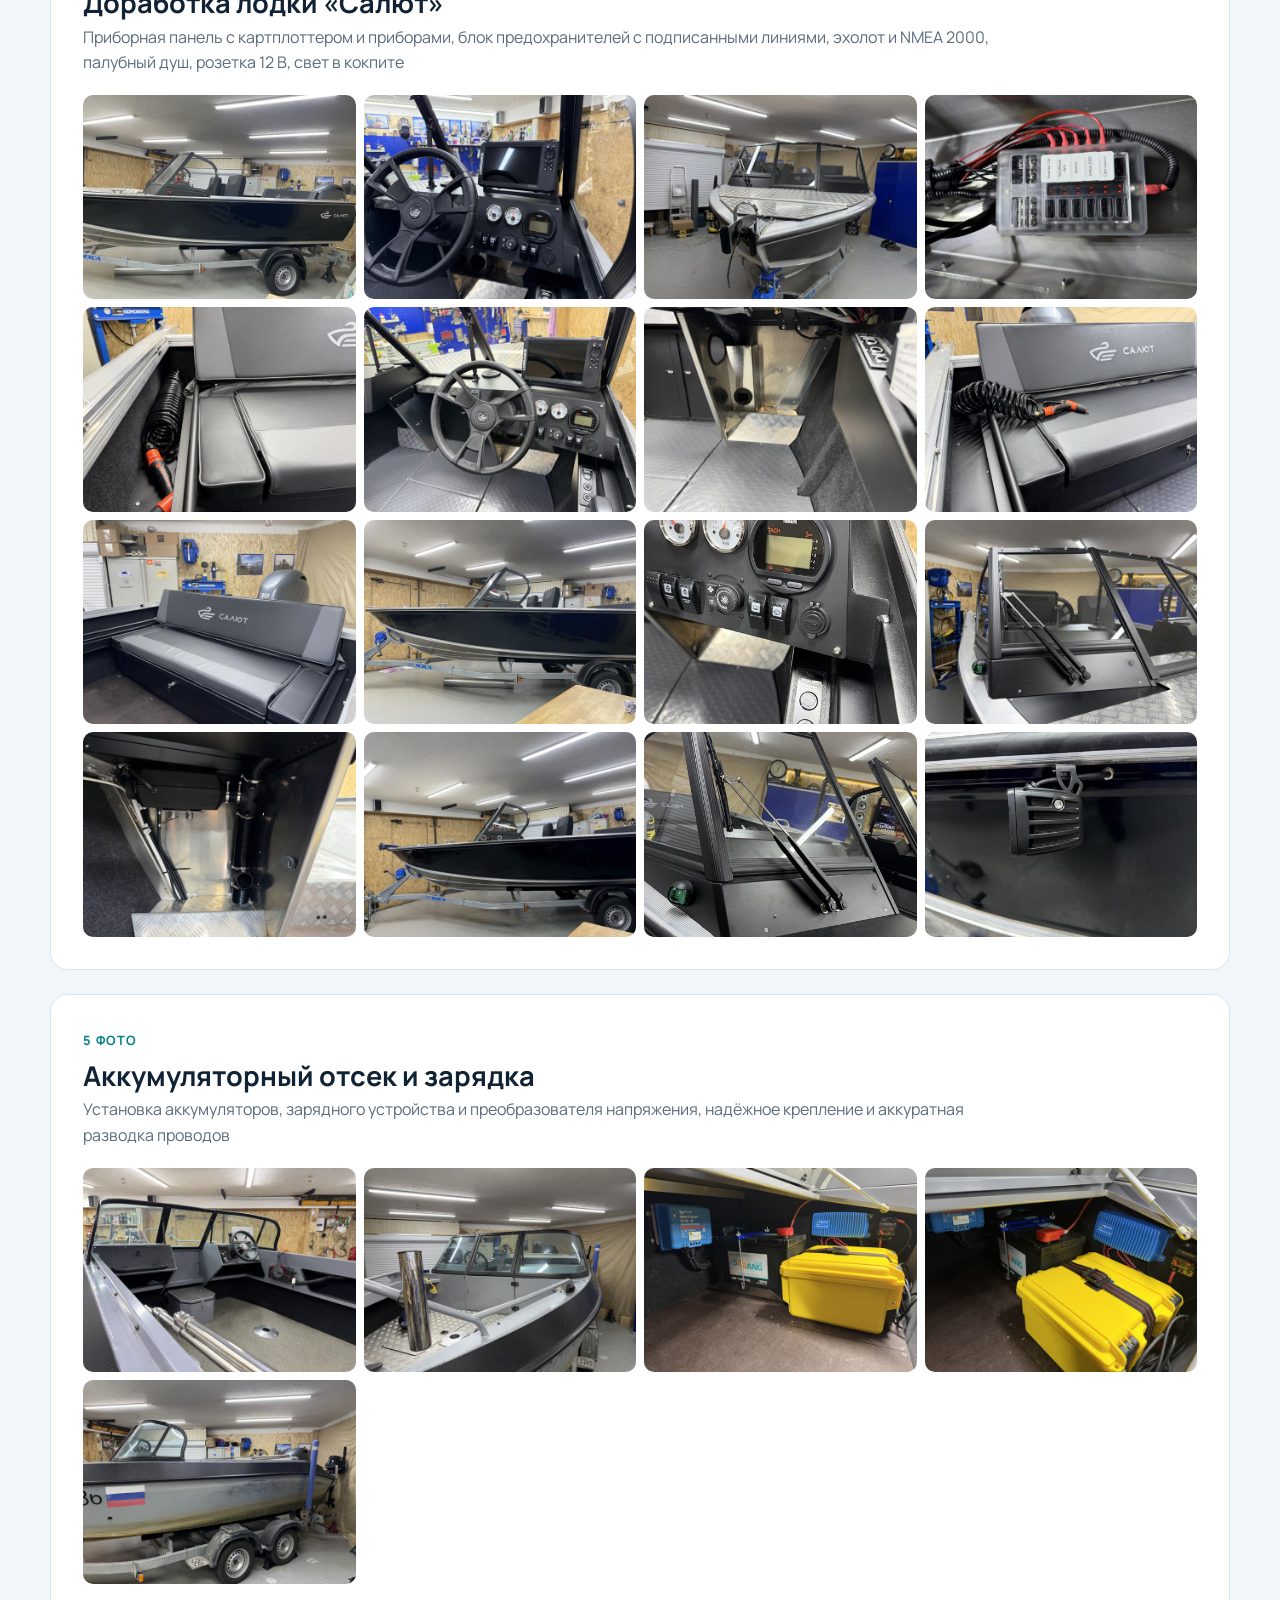
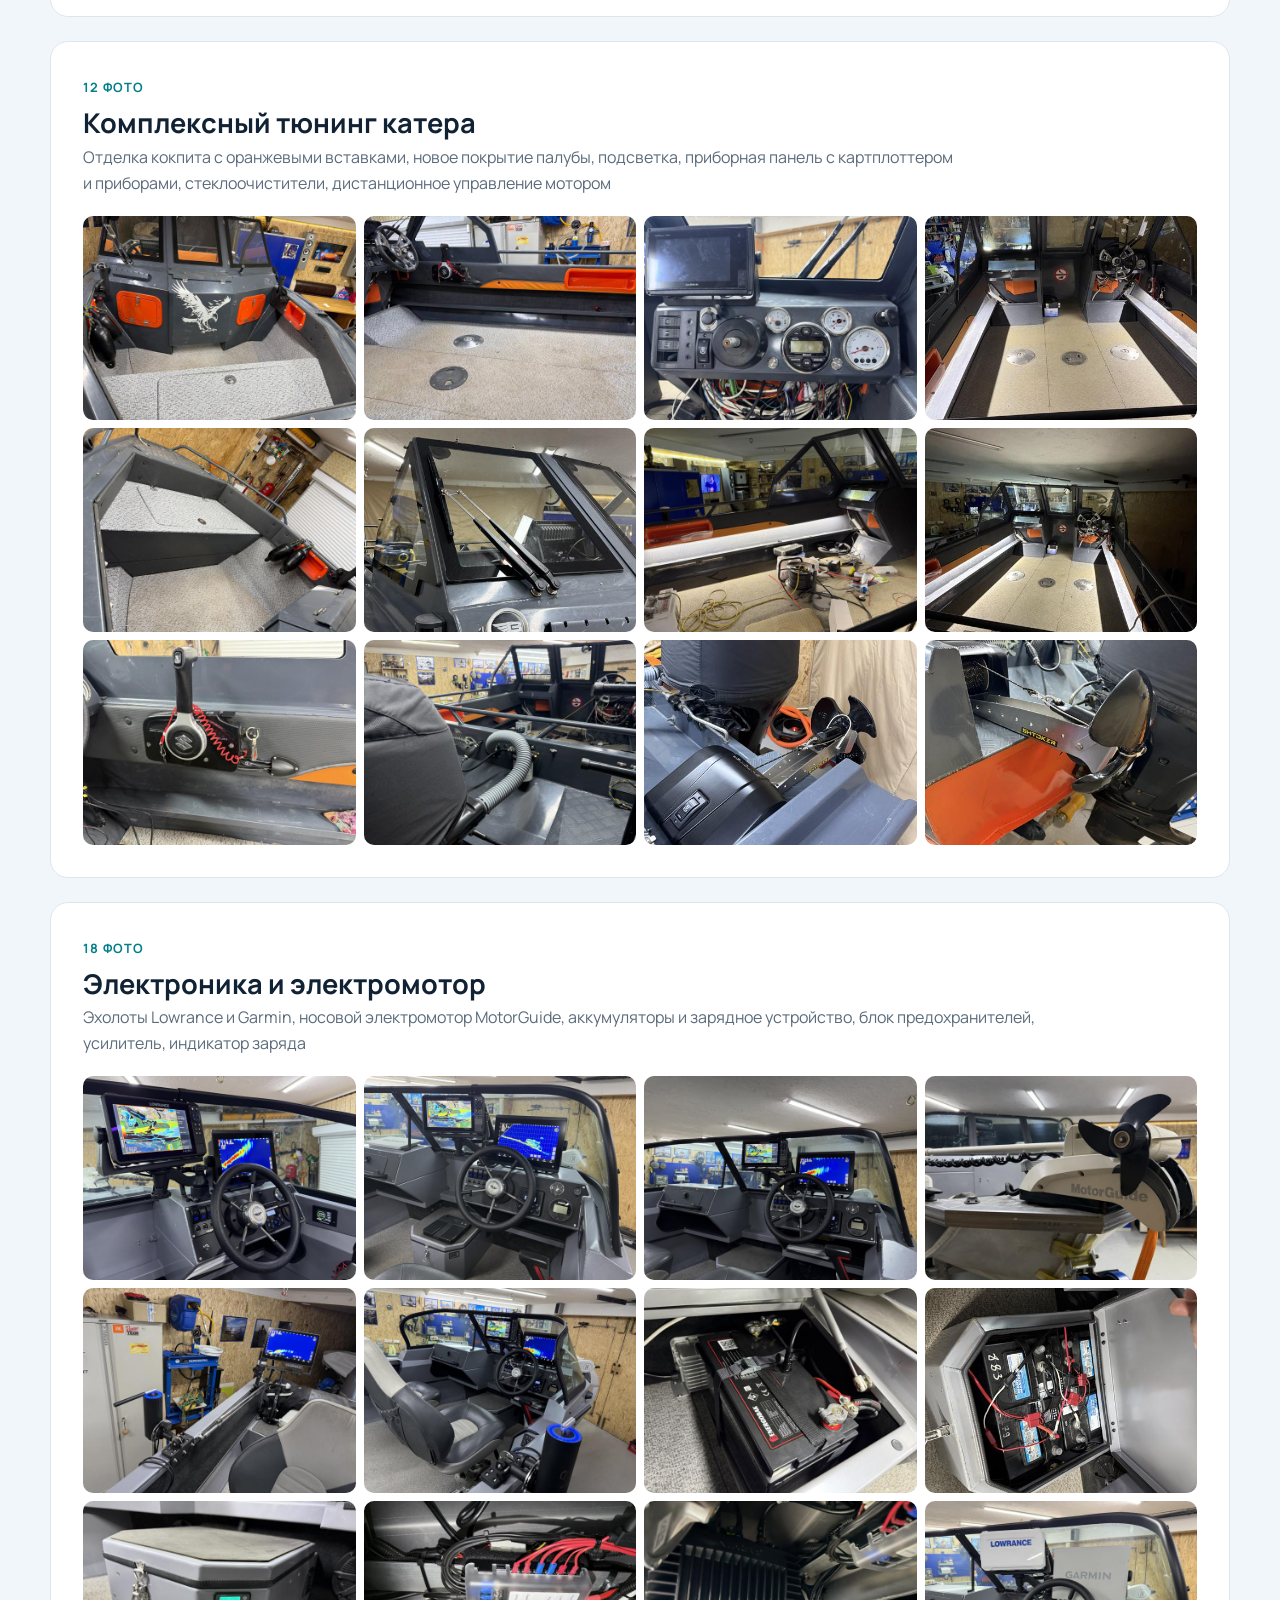
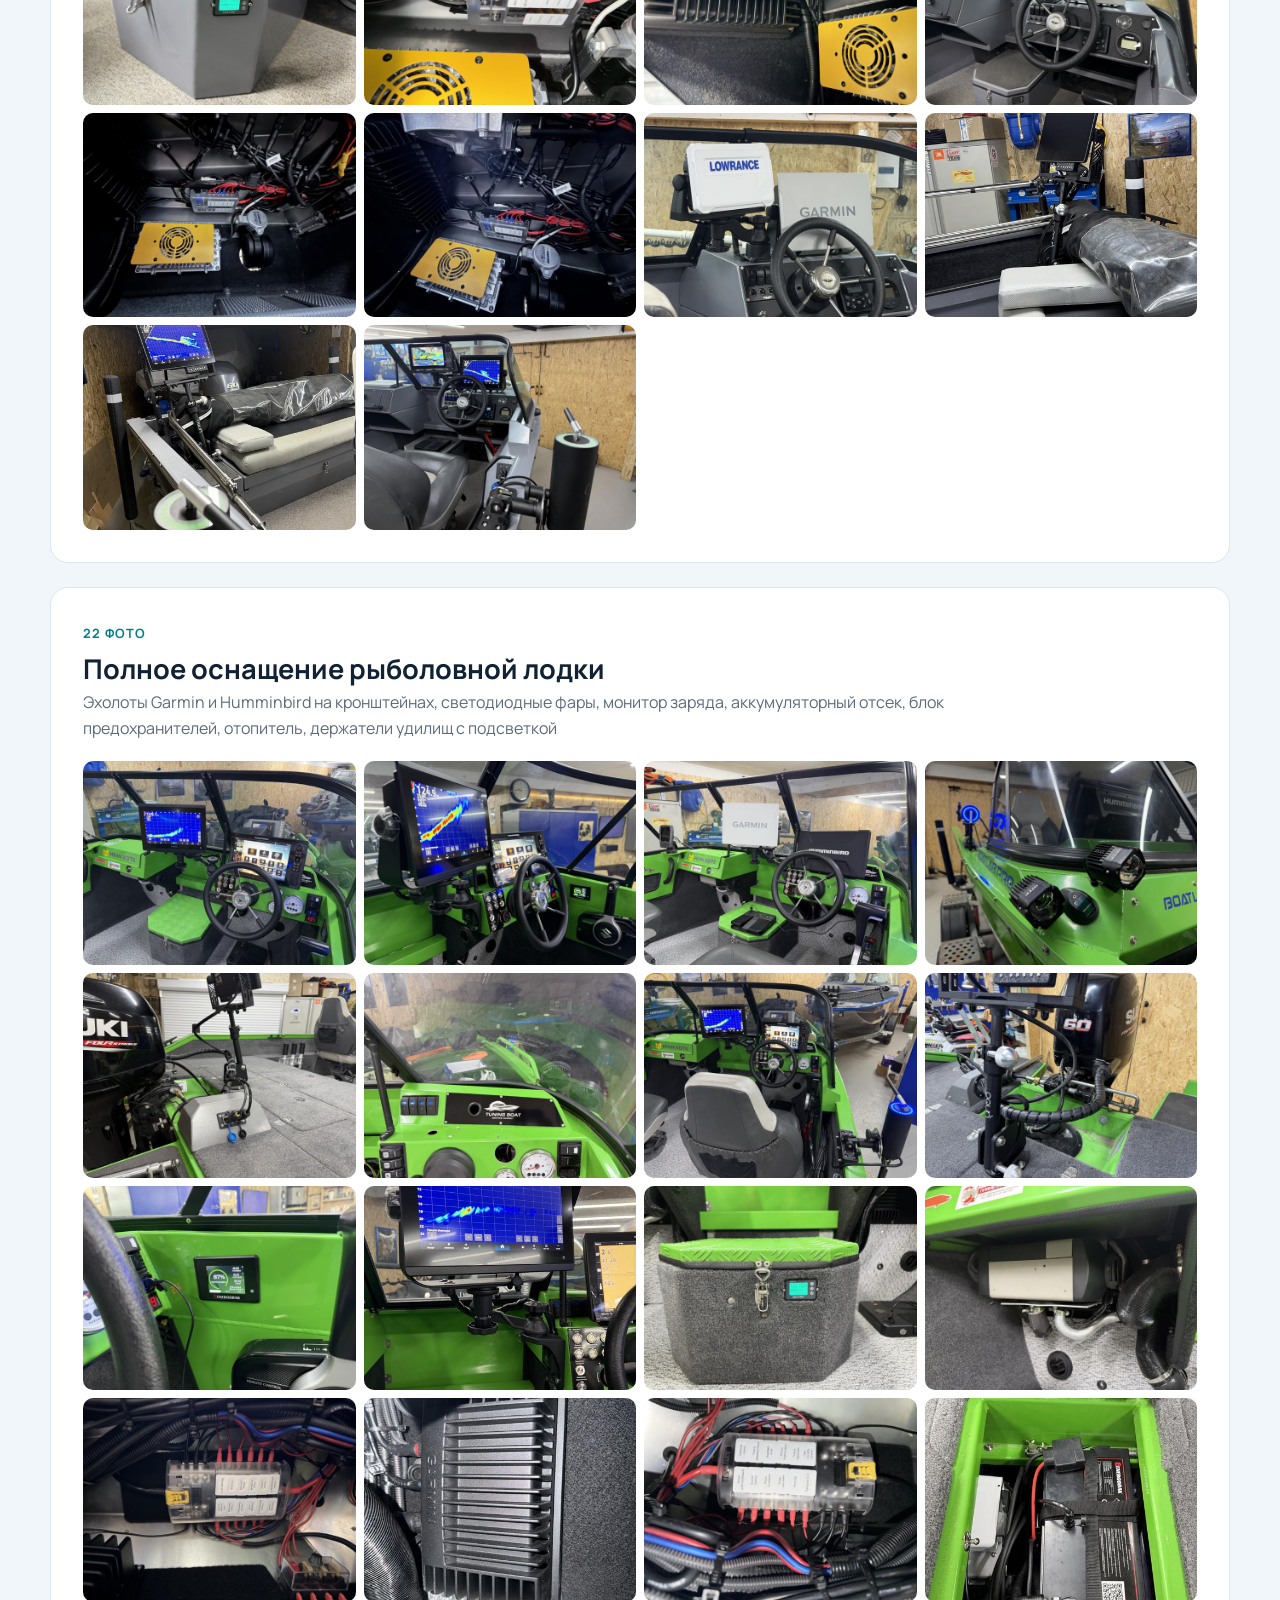
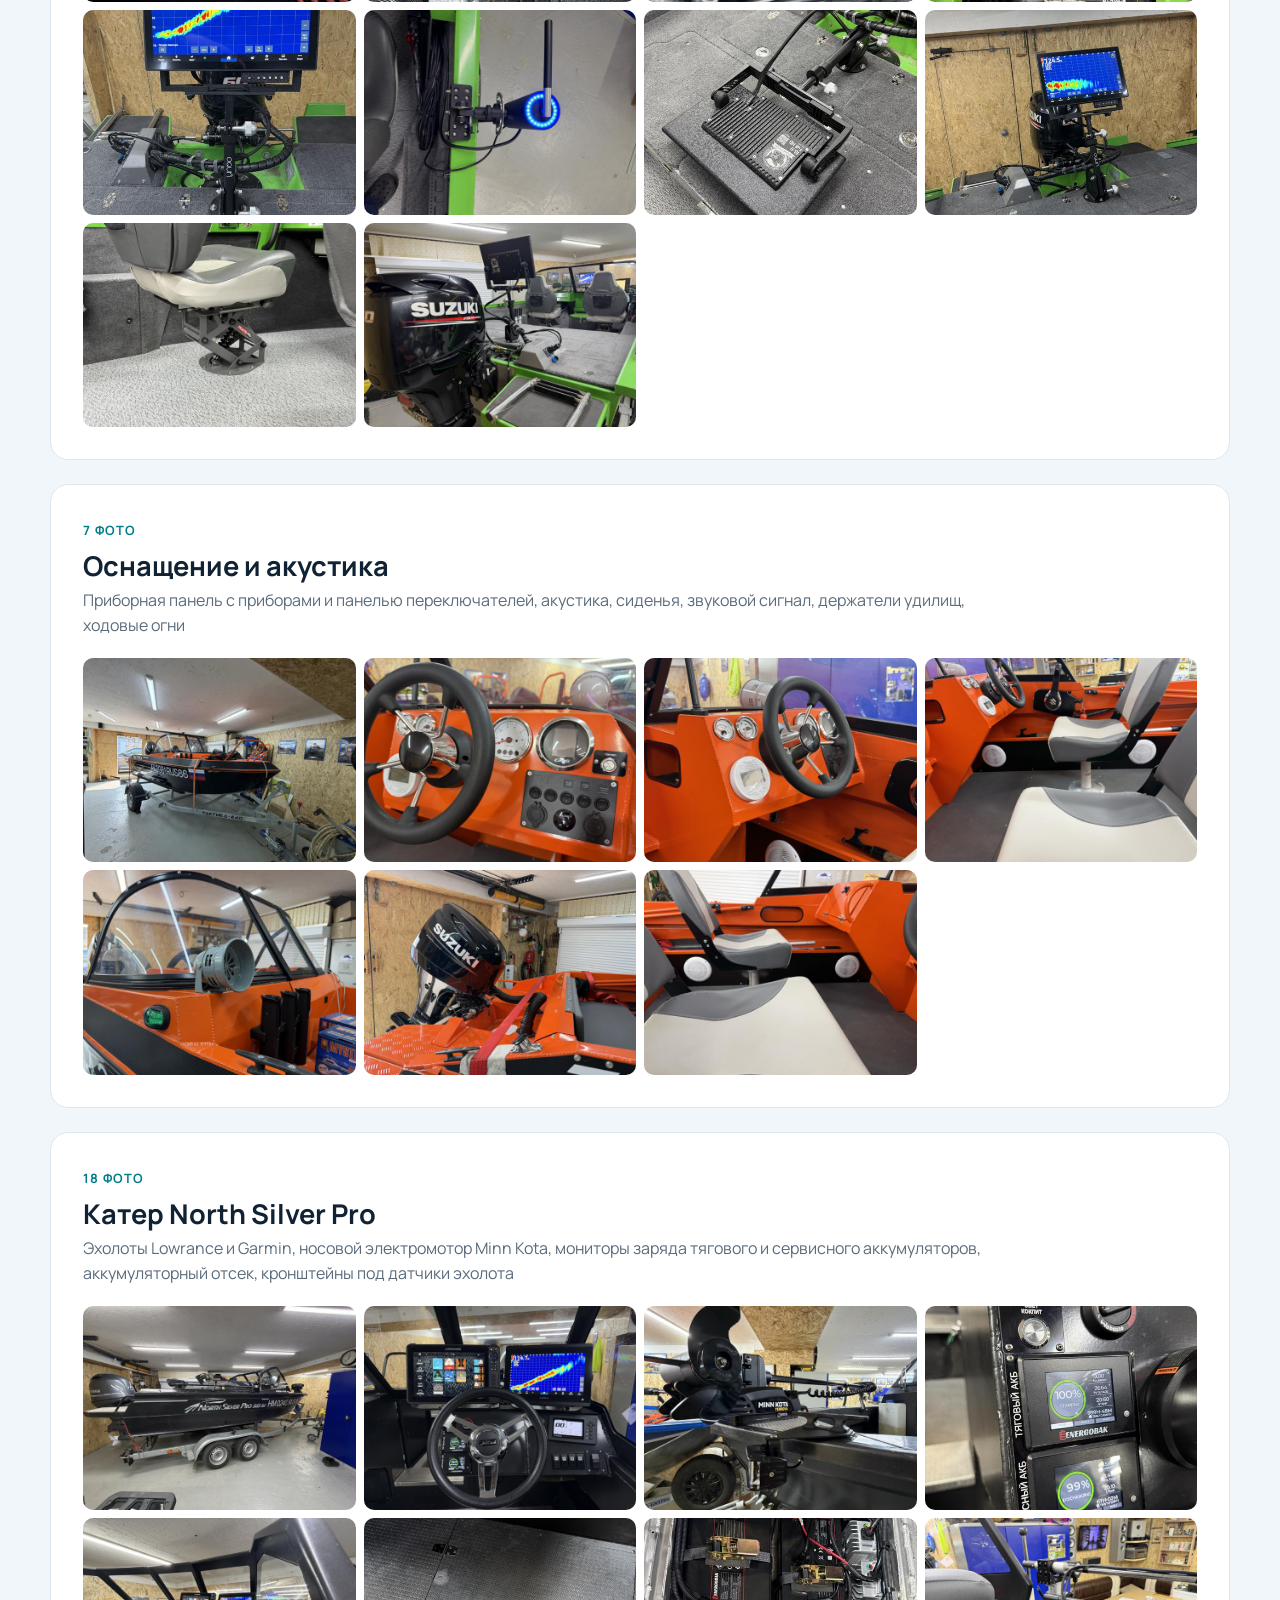
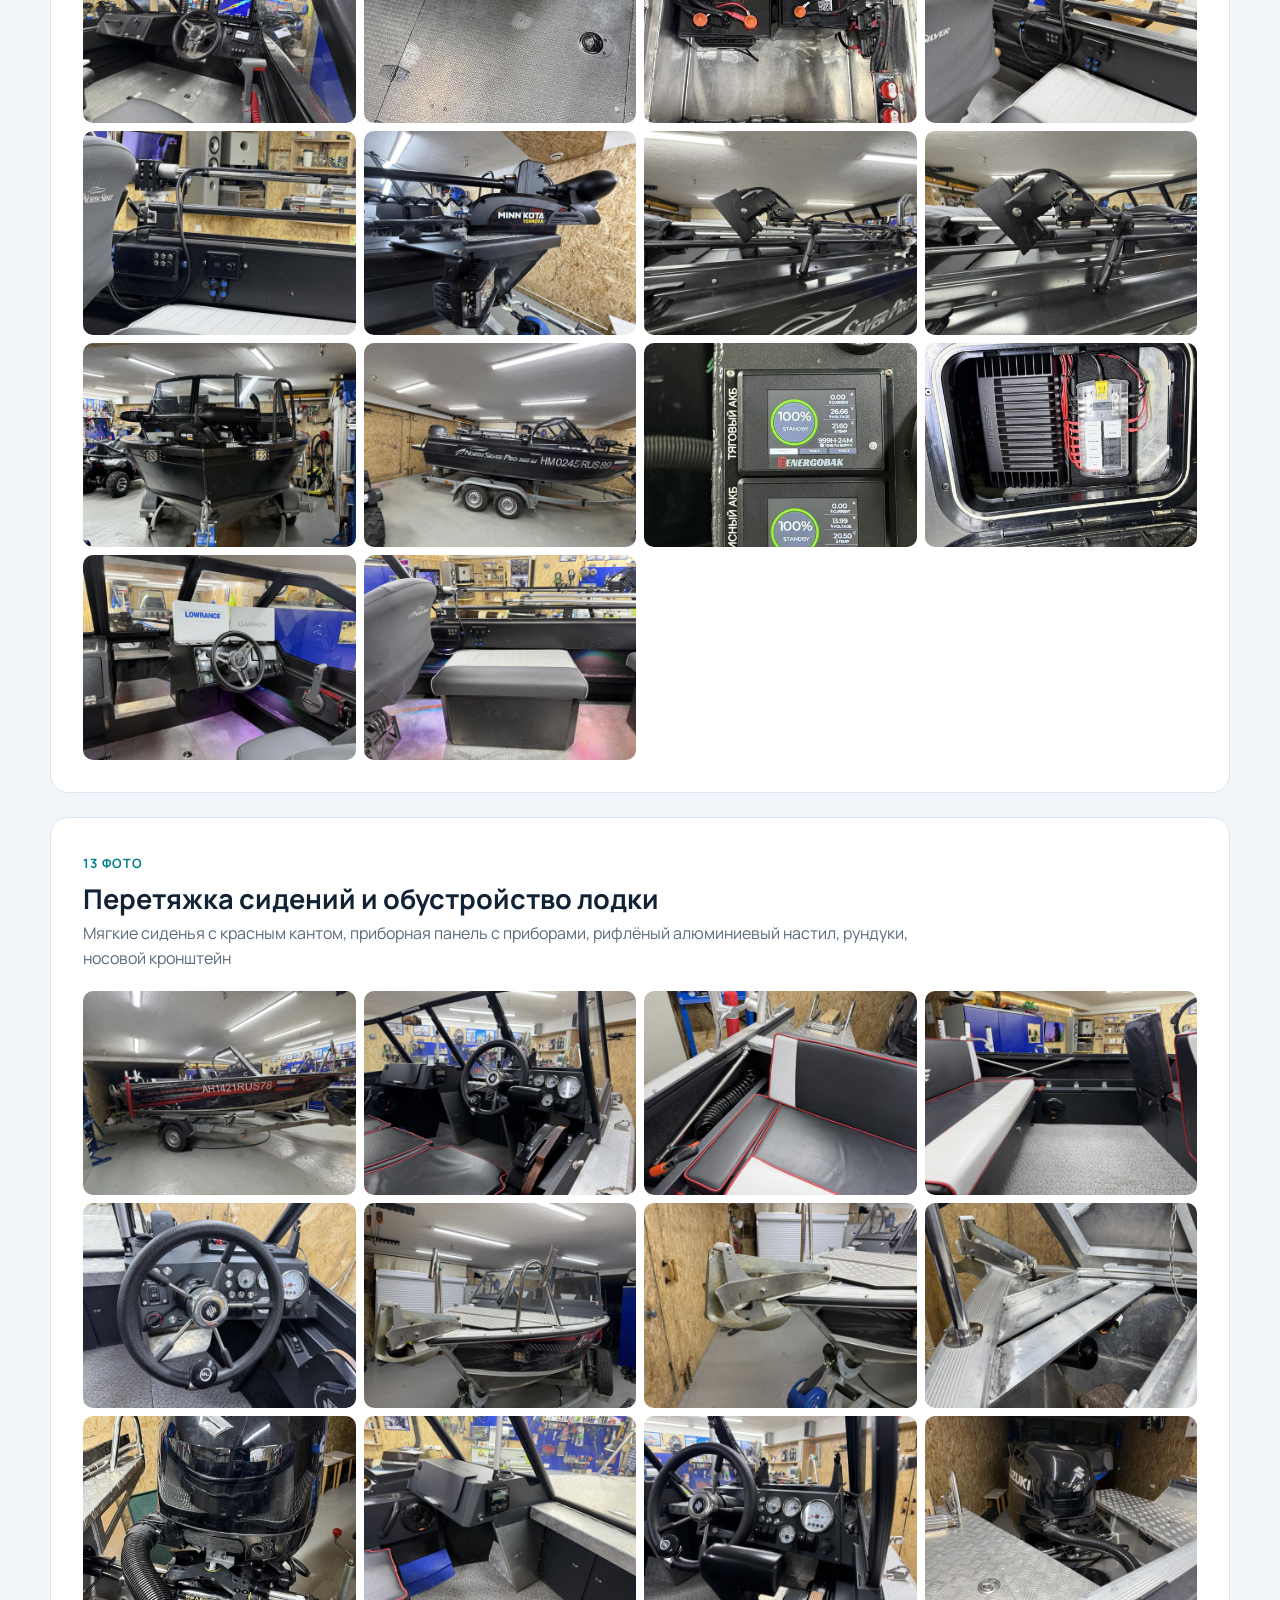
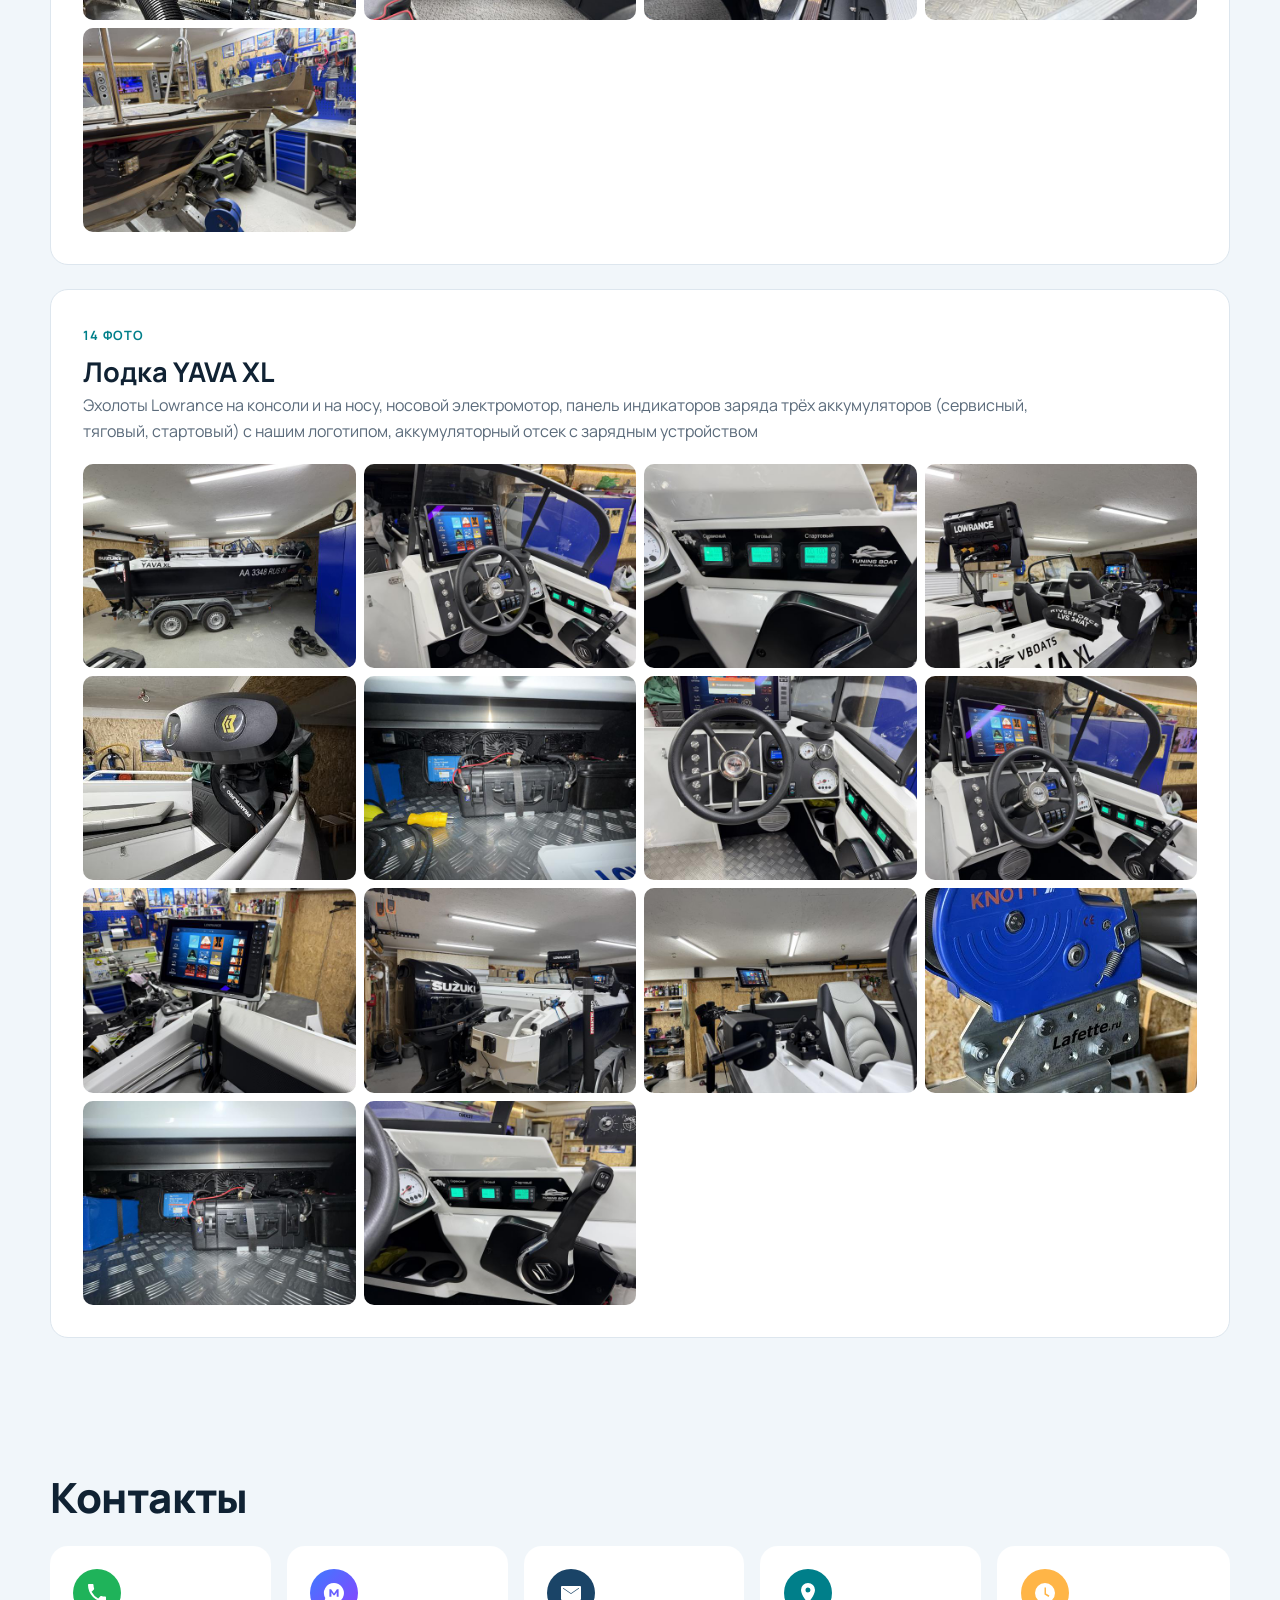
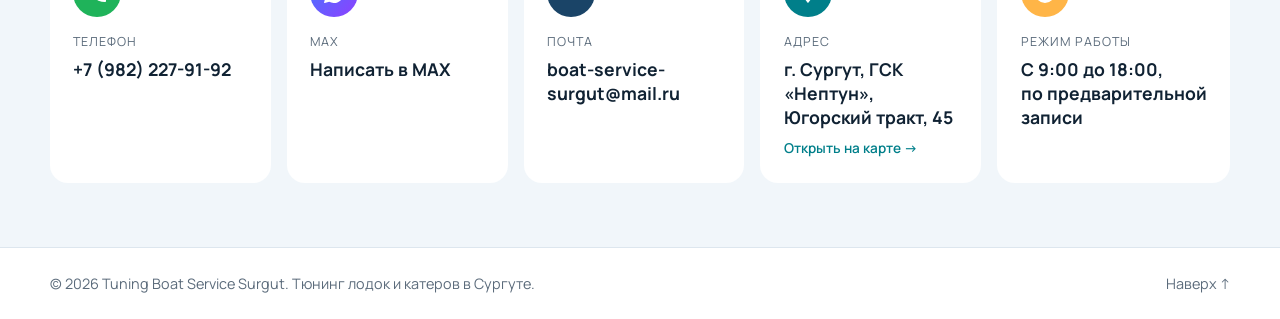
==== commit 81c2bf82: "Контакты: почта boat-service-surgut@mail.ru Co-Authored-By: Claude Opus 5.5 <noreply@anthropic.com> " ====
--- a/portfolio.html
+++ b/portfolio.html
@@ -4,10 +4,14 @@
   <meta charset="utf-8">
   <meta name="viewport" content="width=device-width, initial-scale=1">
   <title>Портфолио — Tuning Boat Service Surgut</title>
-  <meta name="description" content="Tuning Boat Service Surgut — тюнинг лодок и катеров в Сургуте: оклейка, покраска, электроника, свет, интерьер, тенты, моторы. Запись по телефону и в MAX.">
+  <meta name="description" content="Портфолио Tuning Boat Service Surgut: фото лодок и катеров после установки эхолотов, электромоторов, проводки и другого оборудования в Сургуте.">
   <meta property="og:title" content="Tuning Boat Service Surgut — тюнинг лодок и катеров в Сургуте">
-  <meta property="og:description" content="Делаем лодку, которой хочется гордиться. Запись по телефону и в MAX.">
+  <meta property="og:description" content="Тюнинг и дооснащение лодок и катеров в Сургуте: эхолоты Lowrance и Garmin, электромоторы, лодочные моторы, фары, отопители, проводка. Запись по телефону и в MAX.">
   <meta property="og:type" content="website">
+  <link rel="canonical" href="https://boat-service-surgut.ru/portfolio.html">
+  <meta property="og:url" content="https://boat-service-surgut.ru/portfolio.html">
+  <meta property="og:image" content="https://boat-service-surgut.ru/images/works/boat6-11.jpg">
+  <meta property="og:locale" content="ru_RU">
   <meta name="theme-color" content="#ffffff">
   <link rel="icon" type="image/png" href="images/icon.png?v=2">
   <link rel="apple-touch-icon" href="images/apple-touch-icon.png">
@@ -269,7 +273,8 @@
 
 /* Contacts */
 #contacts { padding: clamp(2.5rem, 5vw, 4rem) 0; }
-.ccards { display: grid; grid-template-columns: repeat(4, 1fr); gap: 1rem; margin-top: 1.5rem; }
+.ccards { display: grid; grid-template-columns: repeat(5, 1fr); gap: 1rem; margin-top: 1.5rem; }
+@media (max-width: 1180px) { .ccards { grid-template-columns: repeat(3, 1fr); } }
 .ccard { display: flex; flex-direction: column; gap: .35rem; padding: 1.4rem; background: #fff; border: 1px solid transparent; border-radius: var(--radius); text-decoration: none; color: var(--ink); }
 .ccard--link { transition: transform .15s, box-shadow .2s, border-color .2s, background .2s; }
 .ccard--link:hover { transform: translateY(-3px); background: #fff; border-color: var(--line); box-shadow: var(--shadow); }
@@ -278,6 +283,8 @@
 .ccard__icon--phone { background: var(--phone); }
 .ccard__icon--max { background: var(--max-grad); }
 .ccard__icon--pin { background: var(--aqua-dark); }
+.ccard__icon--mail { background: var(--navy-600); }
+.ccard__mail { overflow-wrap: anywhere; }
 .ccard__icon--clock { background: var(--sun); }
 .ccard__label { font-size: .78rem; color: var(--muted); text-transform: uppercase; letter-spacing: .08em; }
 .ccard b { font-size: 1.1rem; line-height: 1.35; }
@@ -289,6 +296,7 @@
   .ccard__icon { grid-row: 1 / 3; margin: 0; }
   .ccard__label { align-self: end; }
   .ccard b { align-self: start; font-size: 1rem; }
+  .ccard__more { grid-column: 2; margin-top: 0; }
 }
 
 /* Footer */
@@ -604,6 +612,11 @@
           <span class="ccard__icon ccard__icon--max"><svg viewBox="0 0 24 24" aria-hidden="true"><path d="M12 2a10 10 0 0 0-8.7 15l-1.2 4.3c-.1.4.3.8.7.7l4.4-1.2A10 10 0 1 0 12 2zm4.6 13.8h-1.9v-4.6l-2 3h-1.3l-2-3v4.6H7.4V8.2h1.7l2.9 4.3 2.9-4.3h1.7z"/></svg></span>
           <span class="ccard__label">MAX</span>
           <b data-contact-text="max">Написать в&nbsp;MAX</b>
+        </a>
+        <a class="ccard ccard--link" href="mailto:boat-service-surgut@mail.ru">
+          <span class="ccard__icon ccard__icon--mail"><svg viewBox="0 0 24 24" aria-hidden="true"><path d="M3 5h18a1 1 0 0 1 1 1v12a1 1 0 0 1-1 1H3a1 1 0 0 1-1-1V6a1 1 0 0 1 1-1zm9 7.2L4.4 7H4v.6l8 5.5 8-5.5V7h-.4z"/></svg></span>
+          <span class="ccard__label">Почта</span>
+          <b class="ccard__mail">boat-service-surgut@mail.ru</b>
         </a>
         <a class="ccard ccard--link" href="https://yandex.ru/maps/?text=%D0%A1%D1%83%D1%80%D0%B3%D1%83%D1%82%2C%20%D0%AE%D0%B3%D0%BE%D1%80%D1%81%D0%BA%D0%B8%D0%B9%20%D1%82%D1%80%D0%B0%D0%BA%D1%82%2C%2045%2C%20%D0%93%D0%A1%D0%9A%20%D0%9D%D0%B5%D0%BF%D1%82%D1%83%D0%BD" target="_blank" rel="noopener">
           <span class="ccard__icon ccard__icon--pin"><svg viewBox="0 0 24 24" aria-hidden="true"><path d="M12 2a7 7 0 0 0-7 7c0 5.2 7 13 7 13s7-7.8 7-13a7 7 0 0 0-7-7zm0 9.5A2.5 2.5 0 1 1 12 6.5a2.5 2.5 0 0 1 0 5z"/></svg></span>
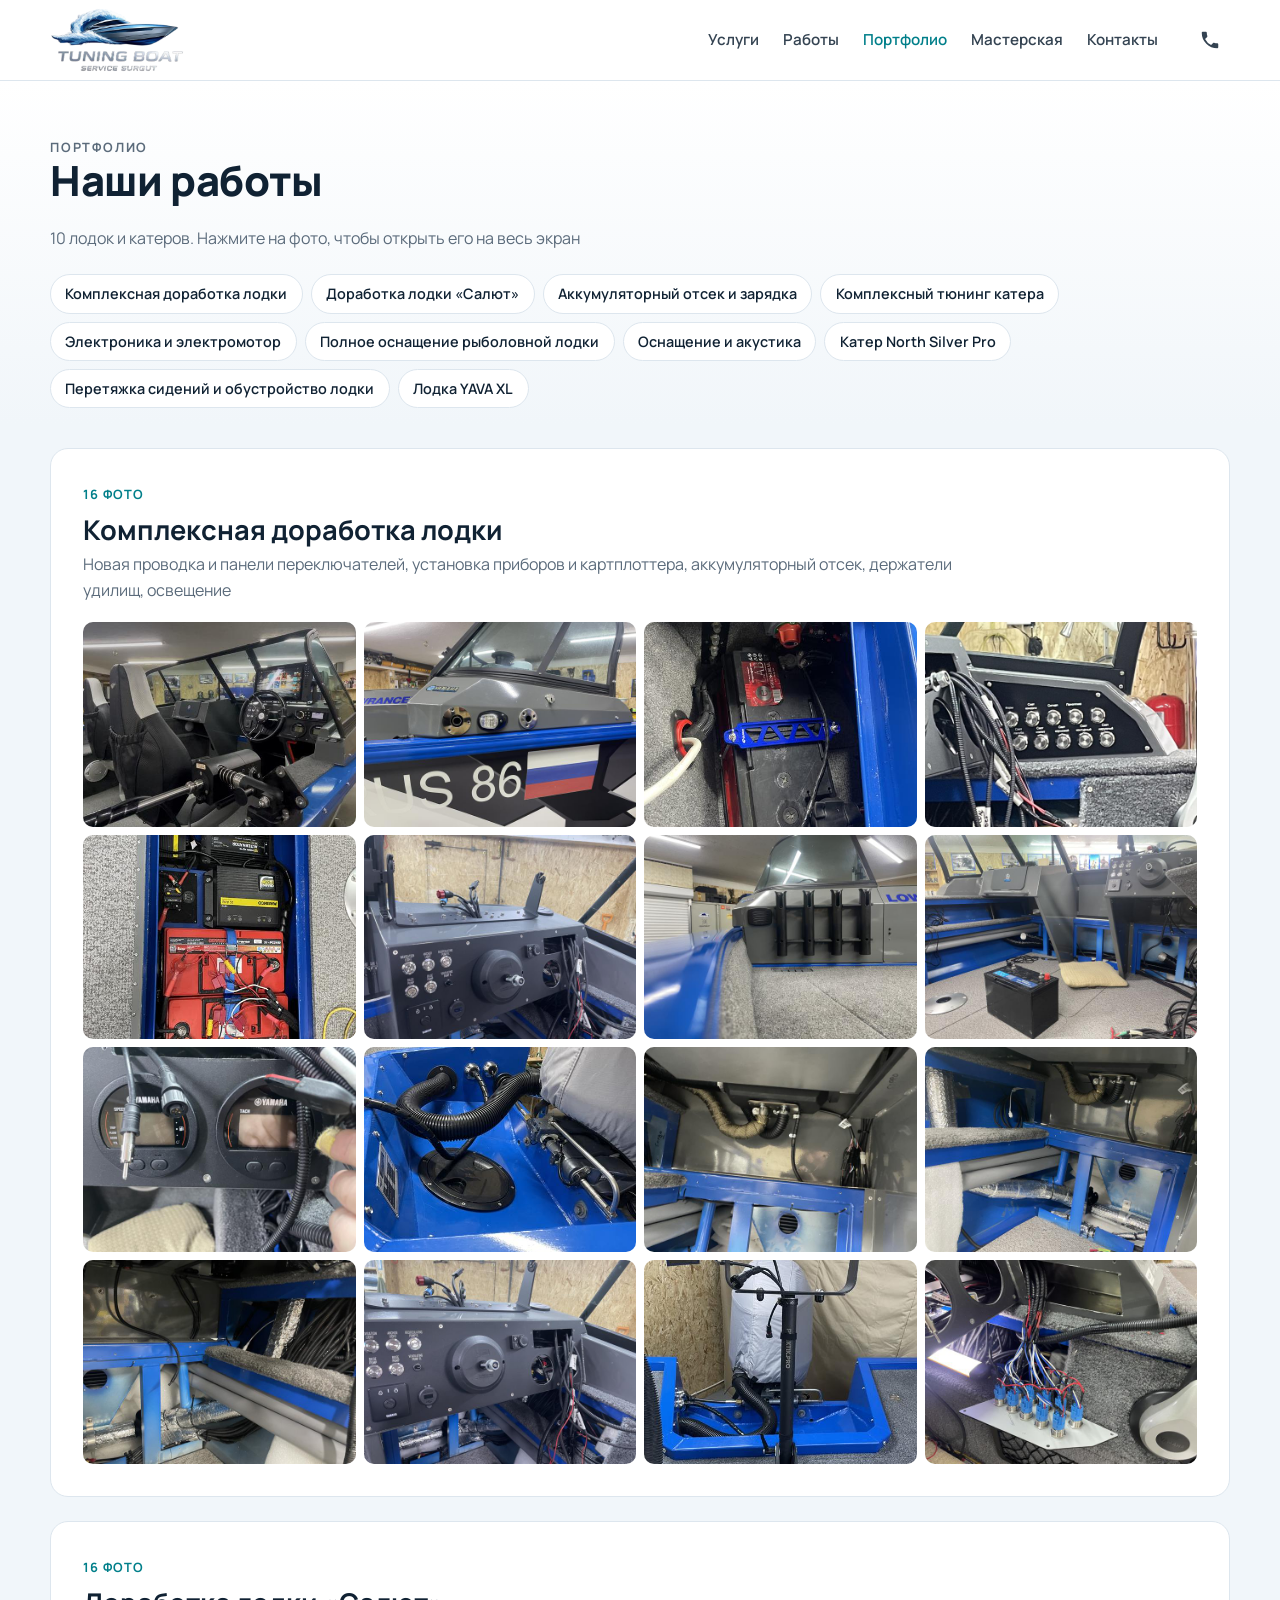
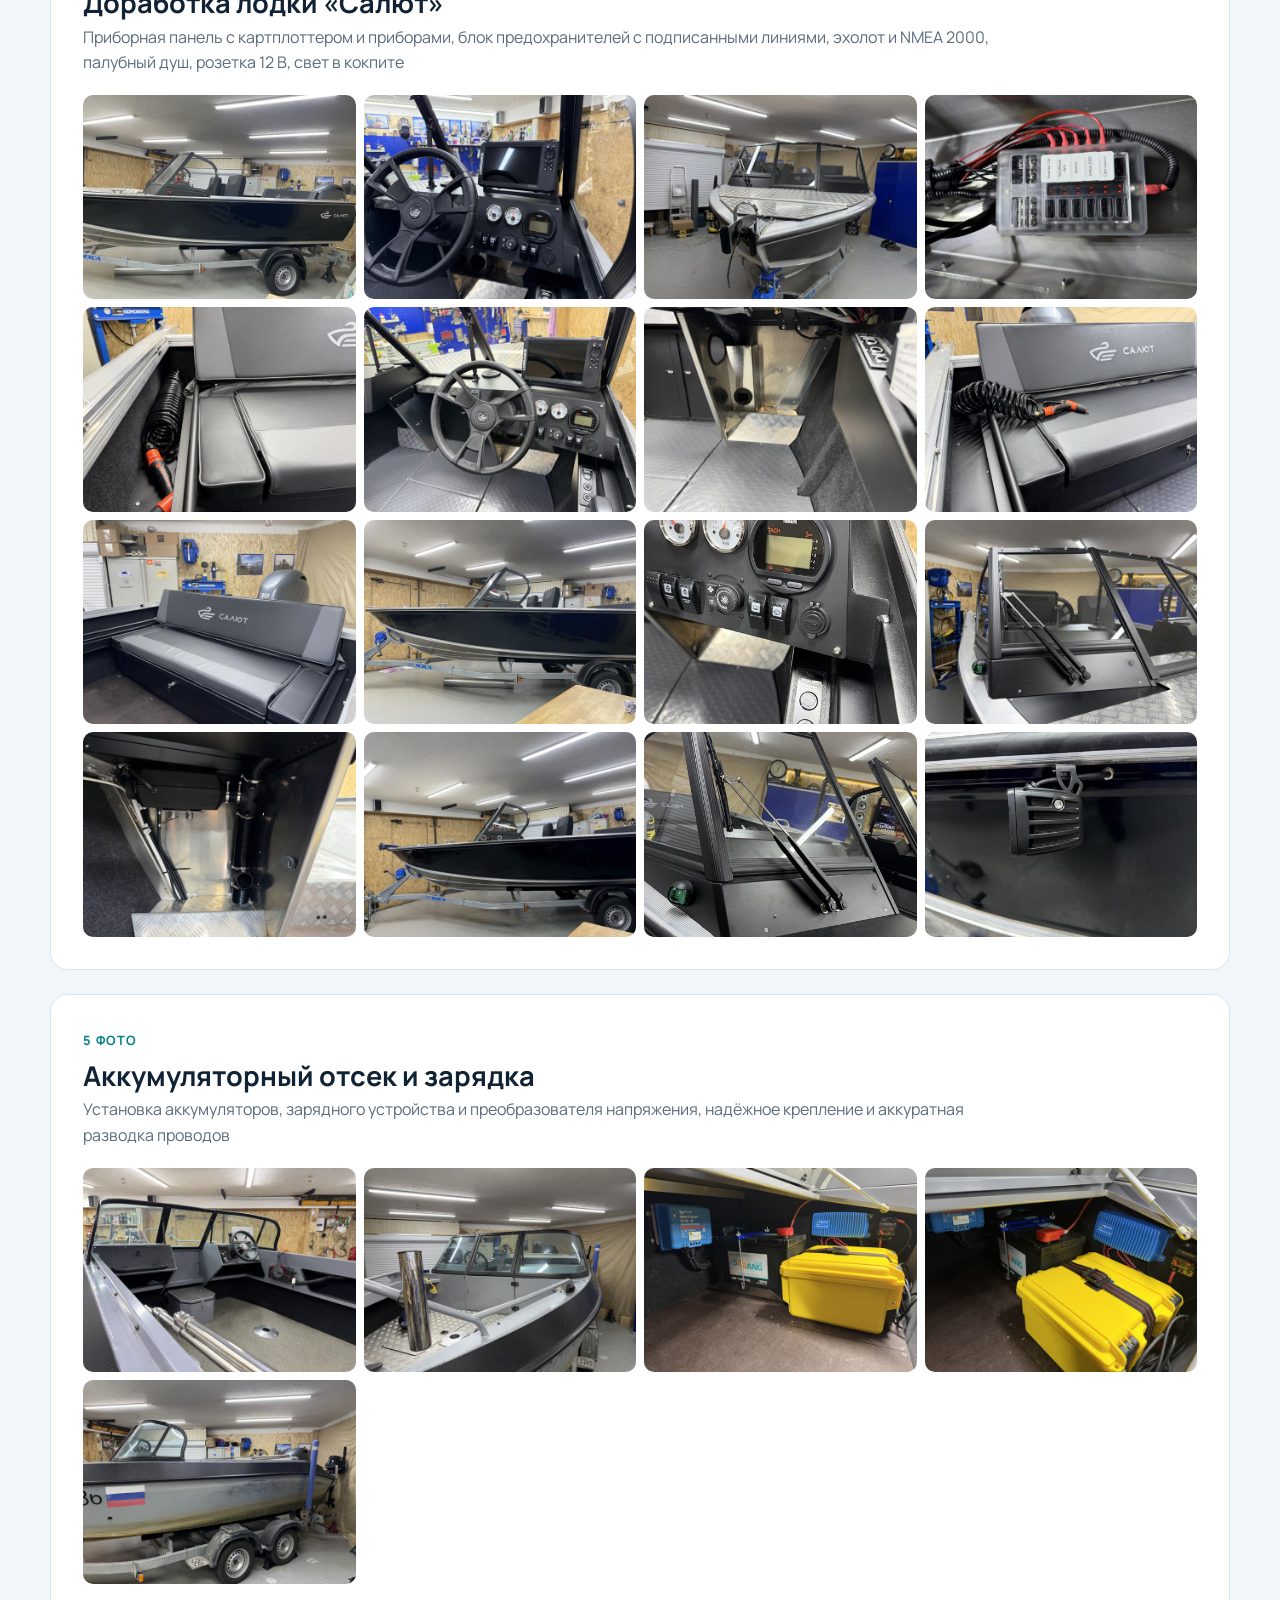
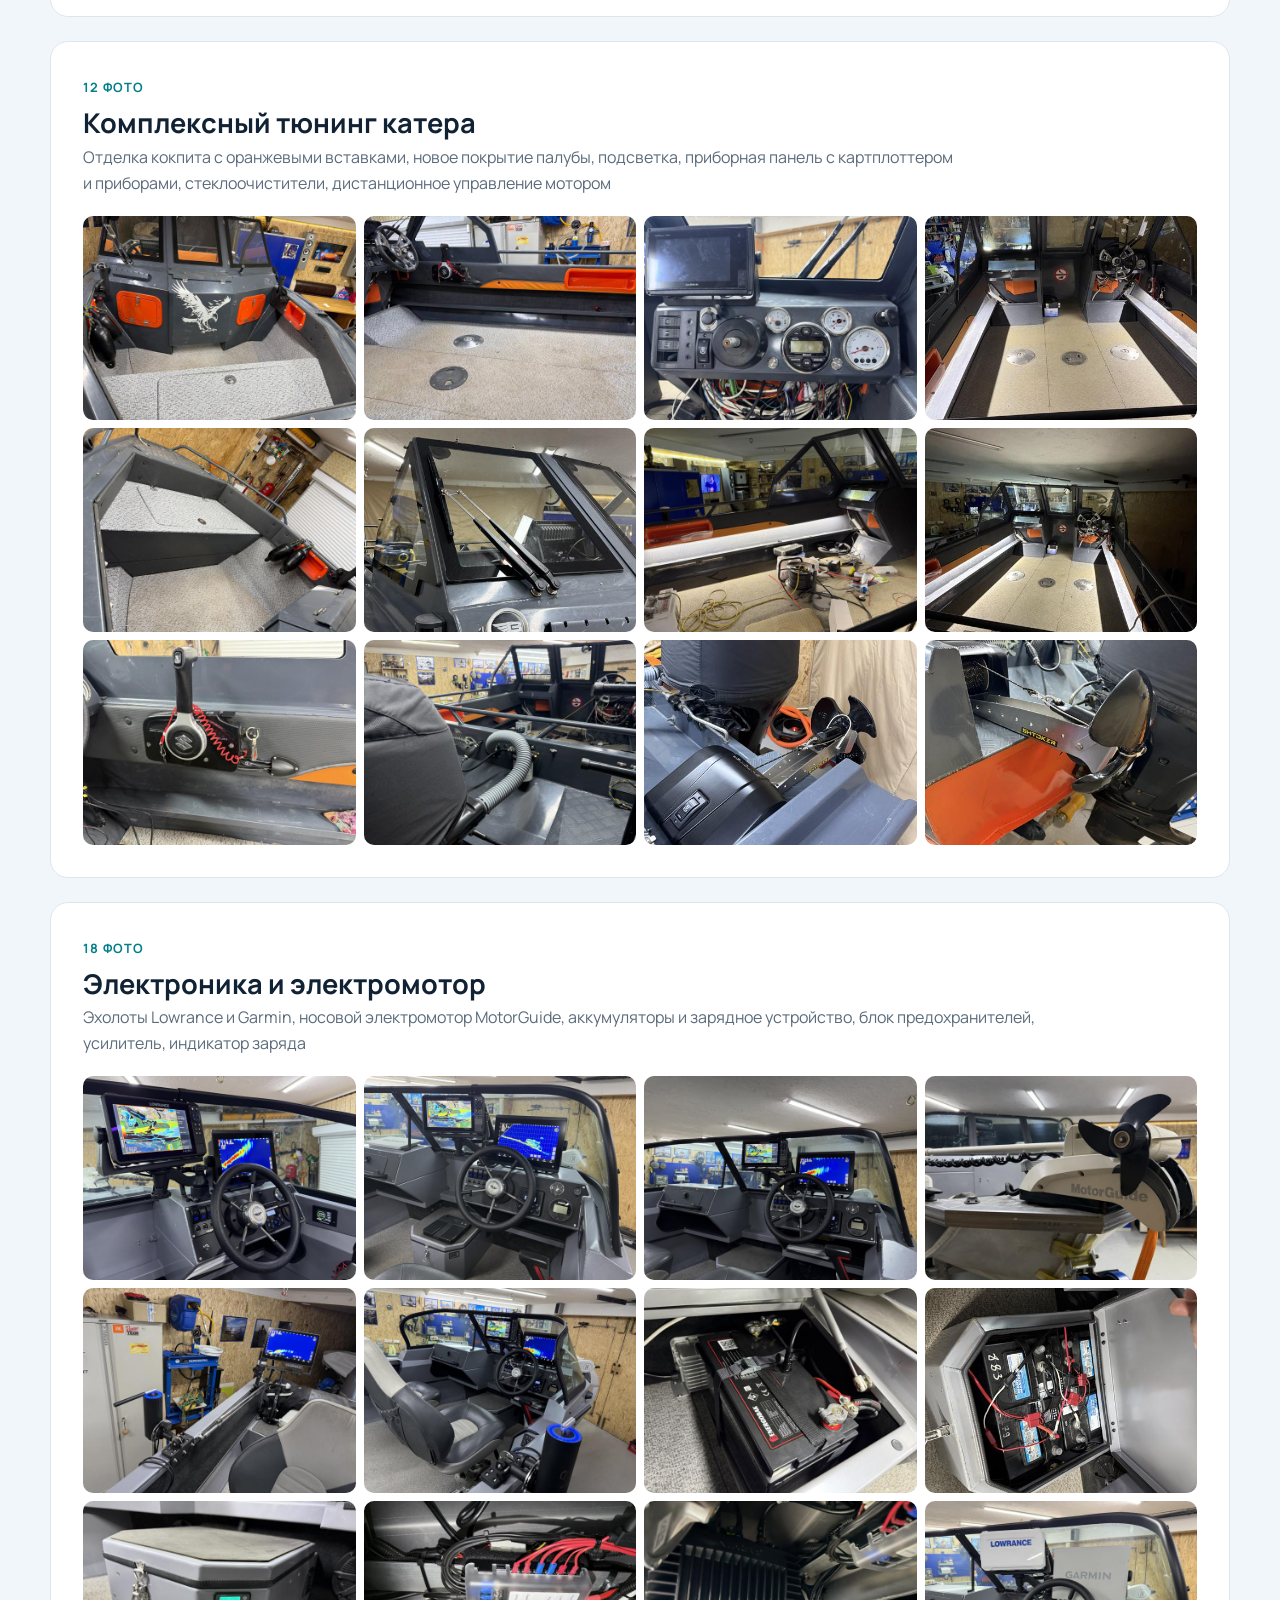
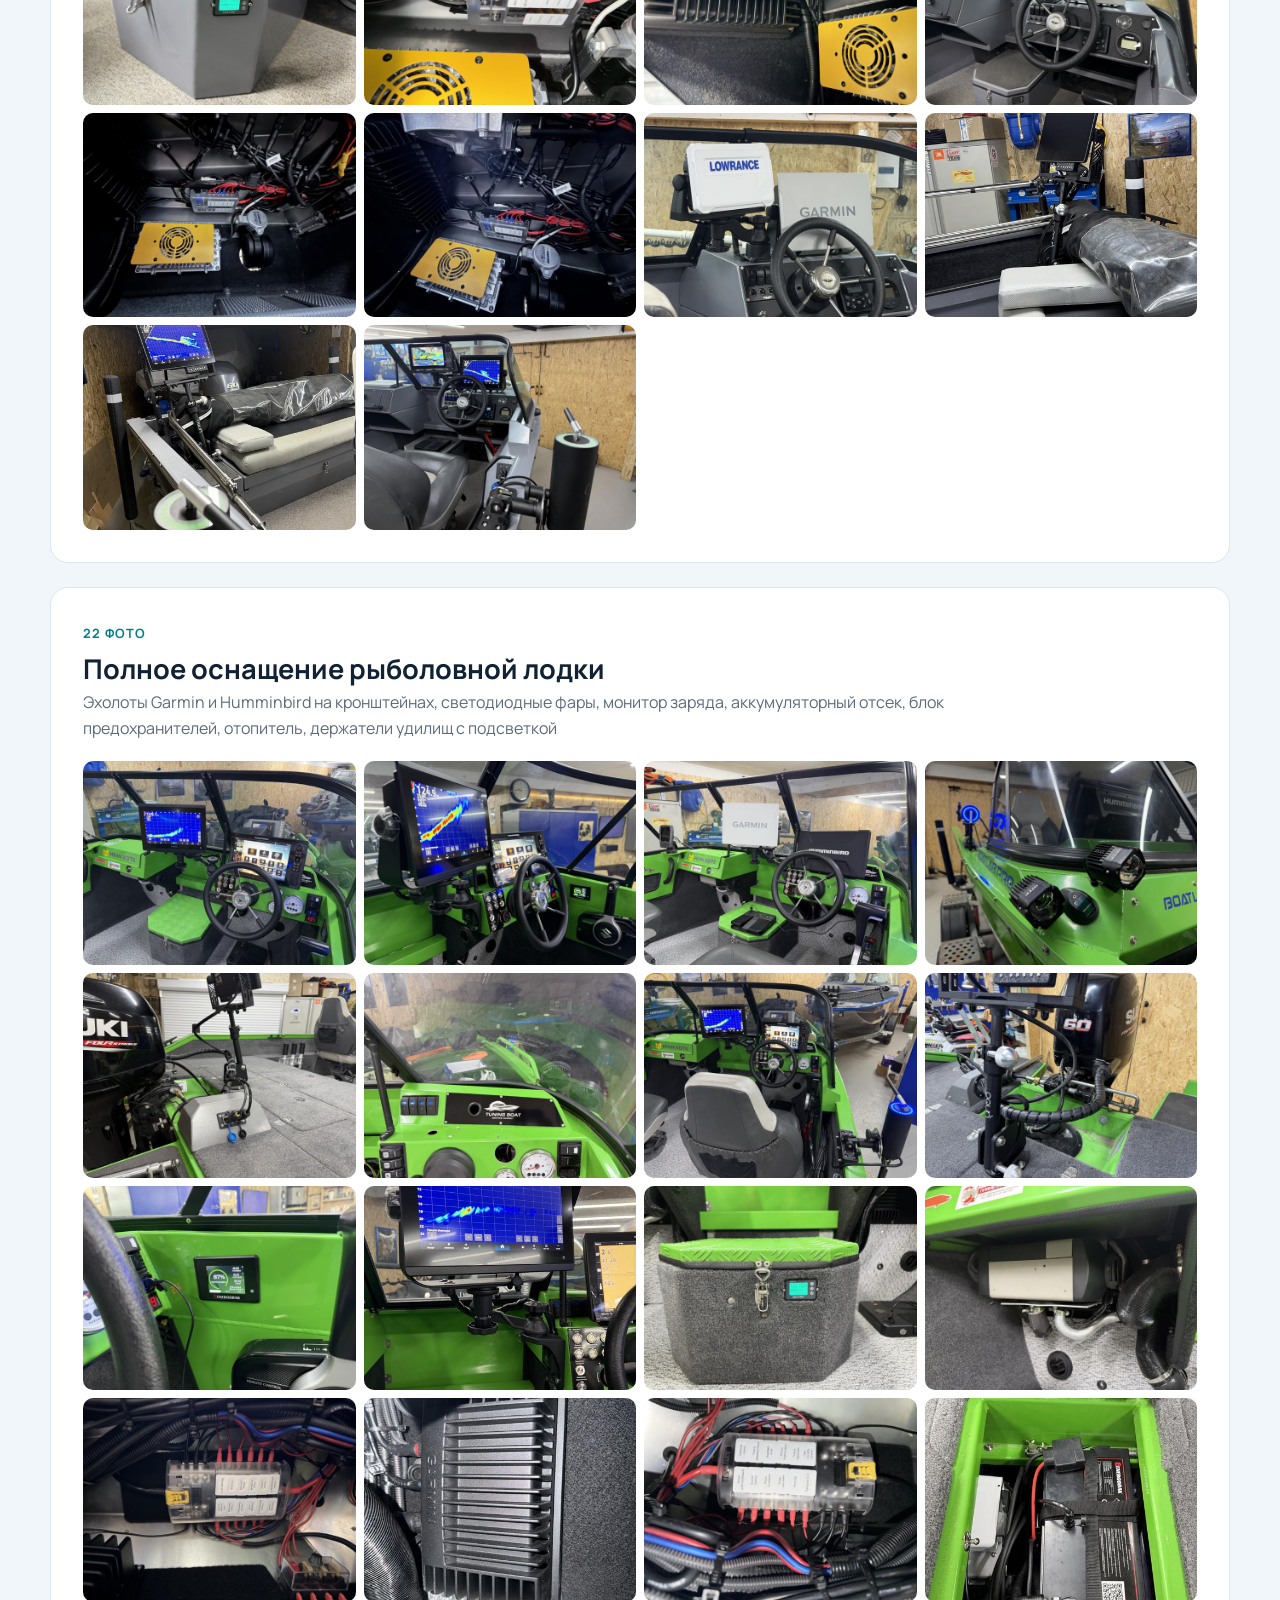
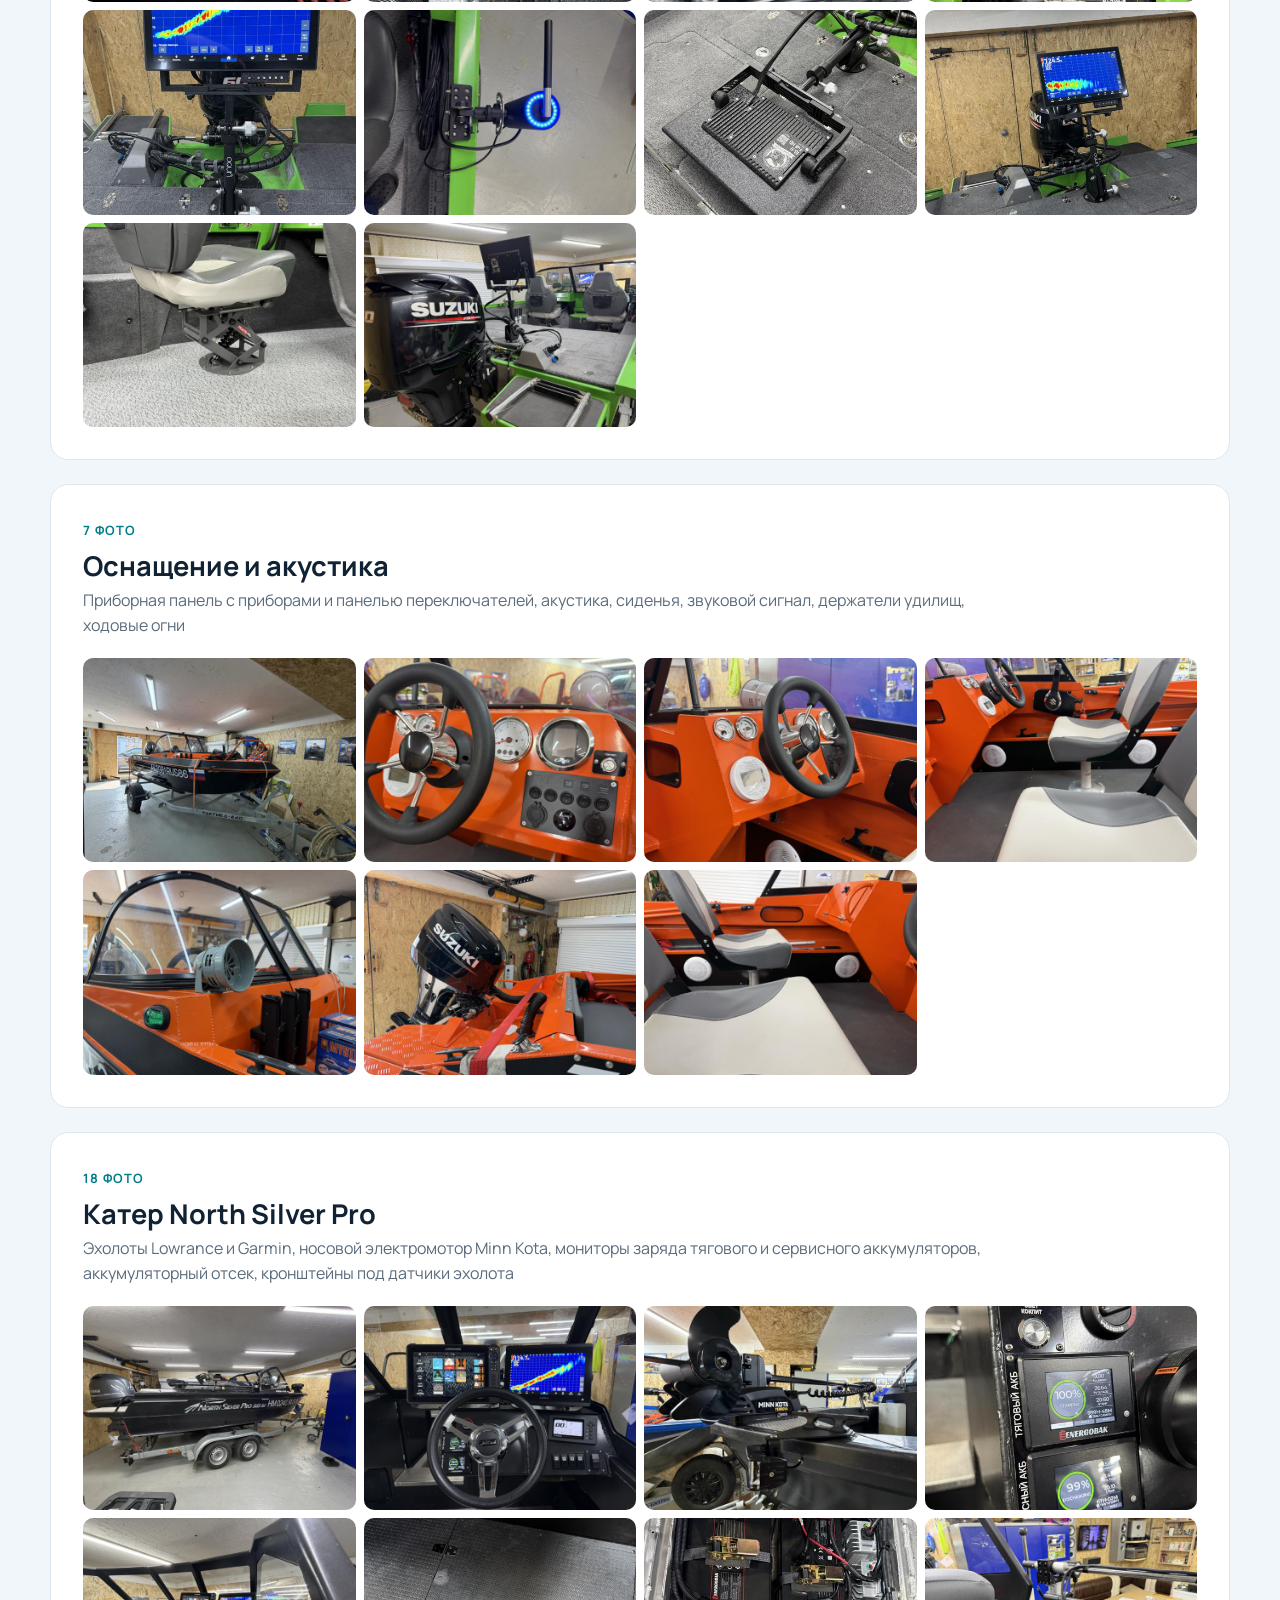
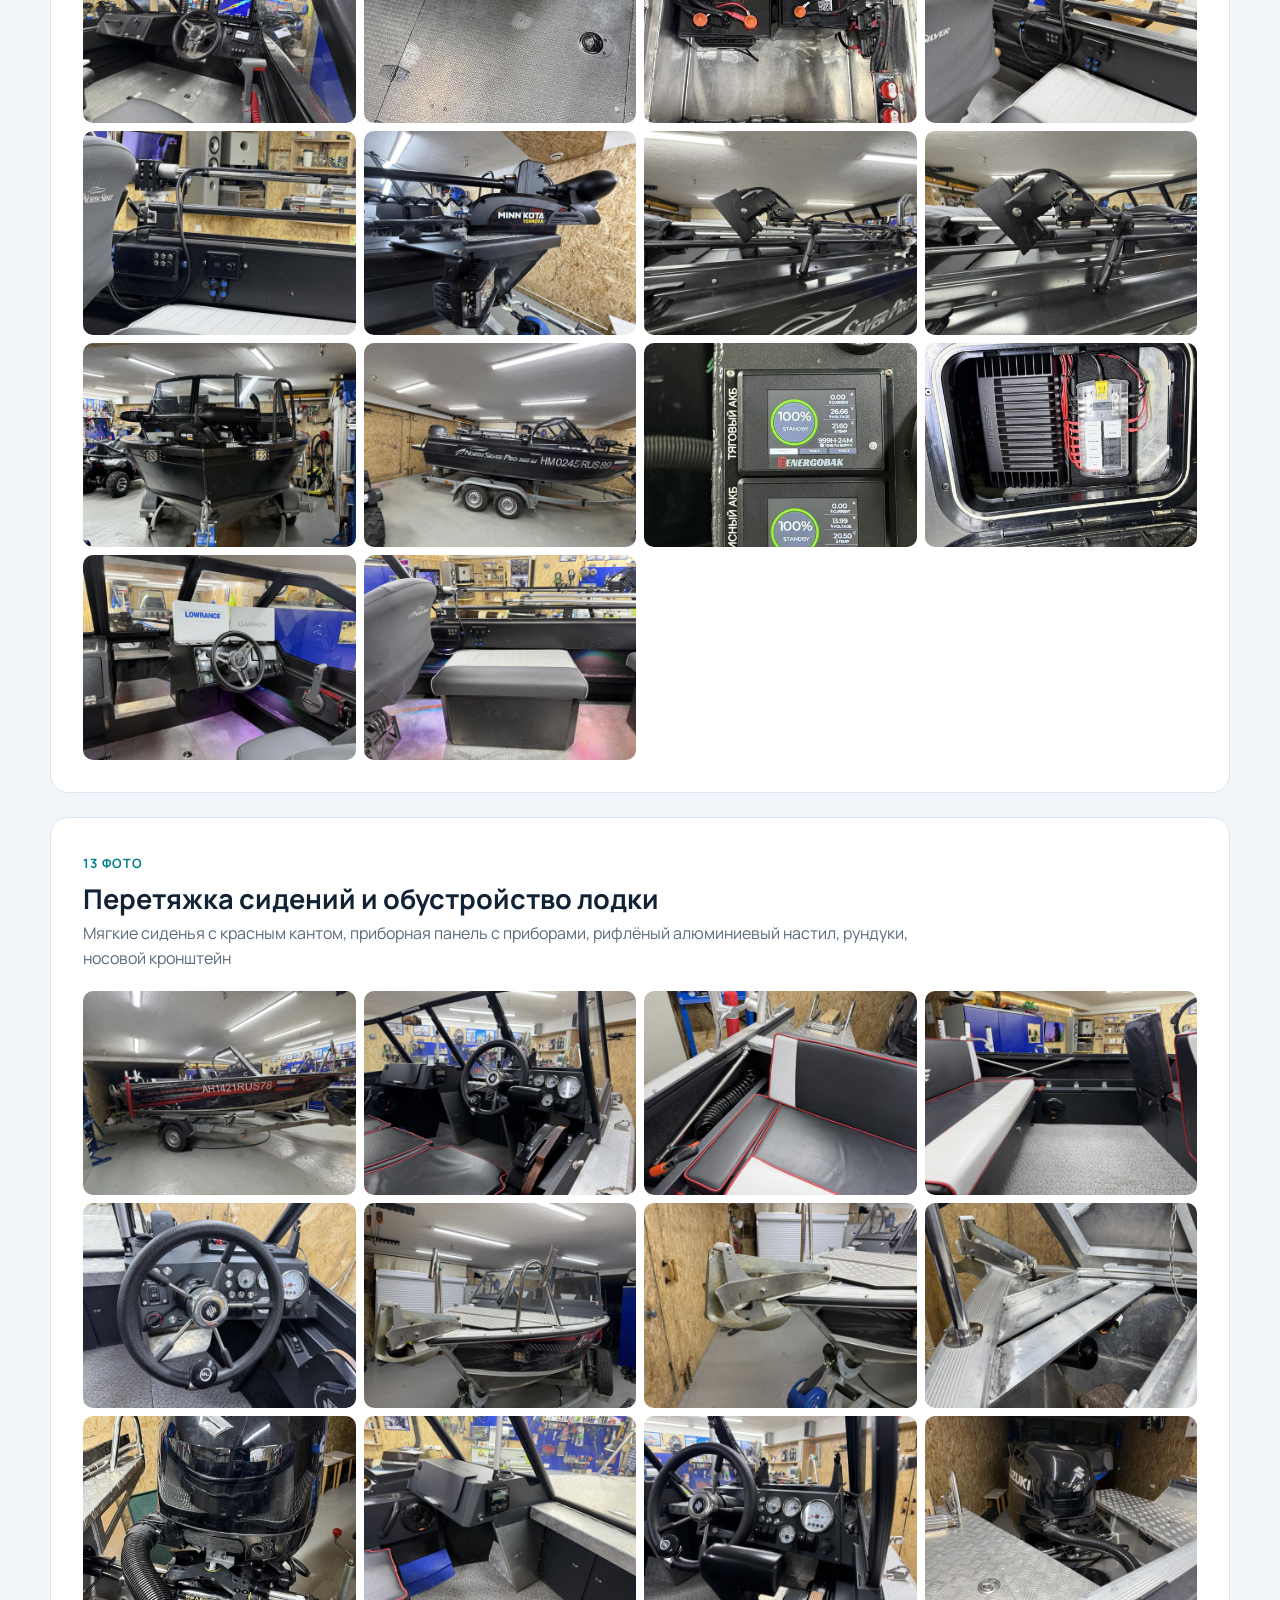
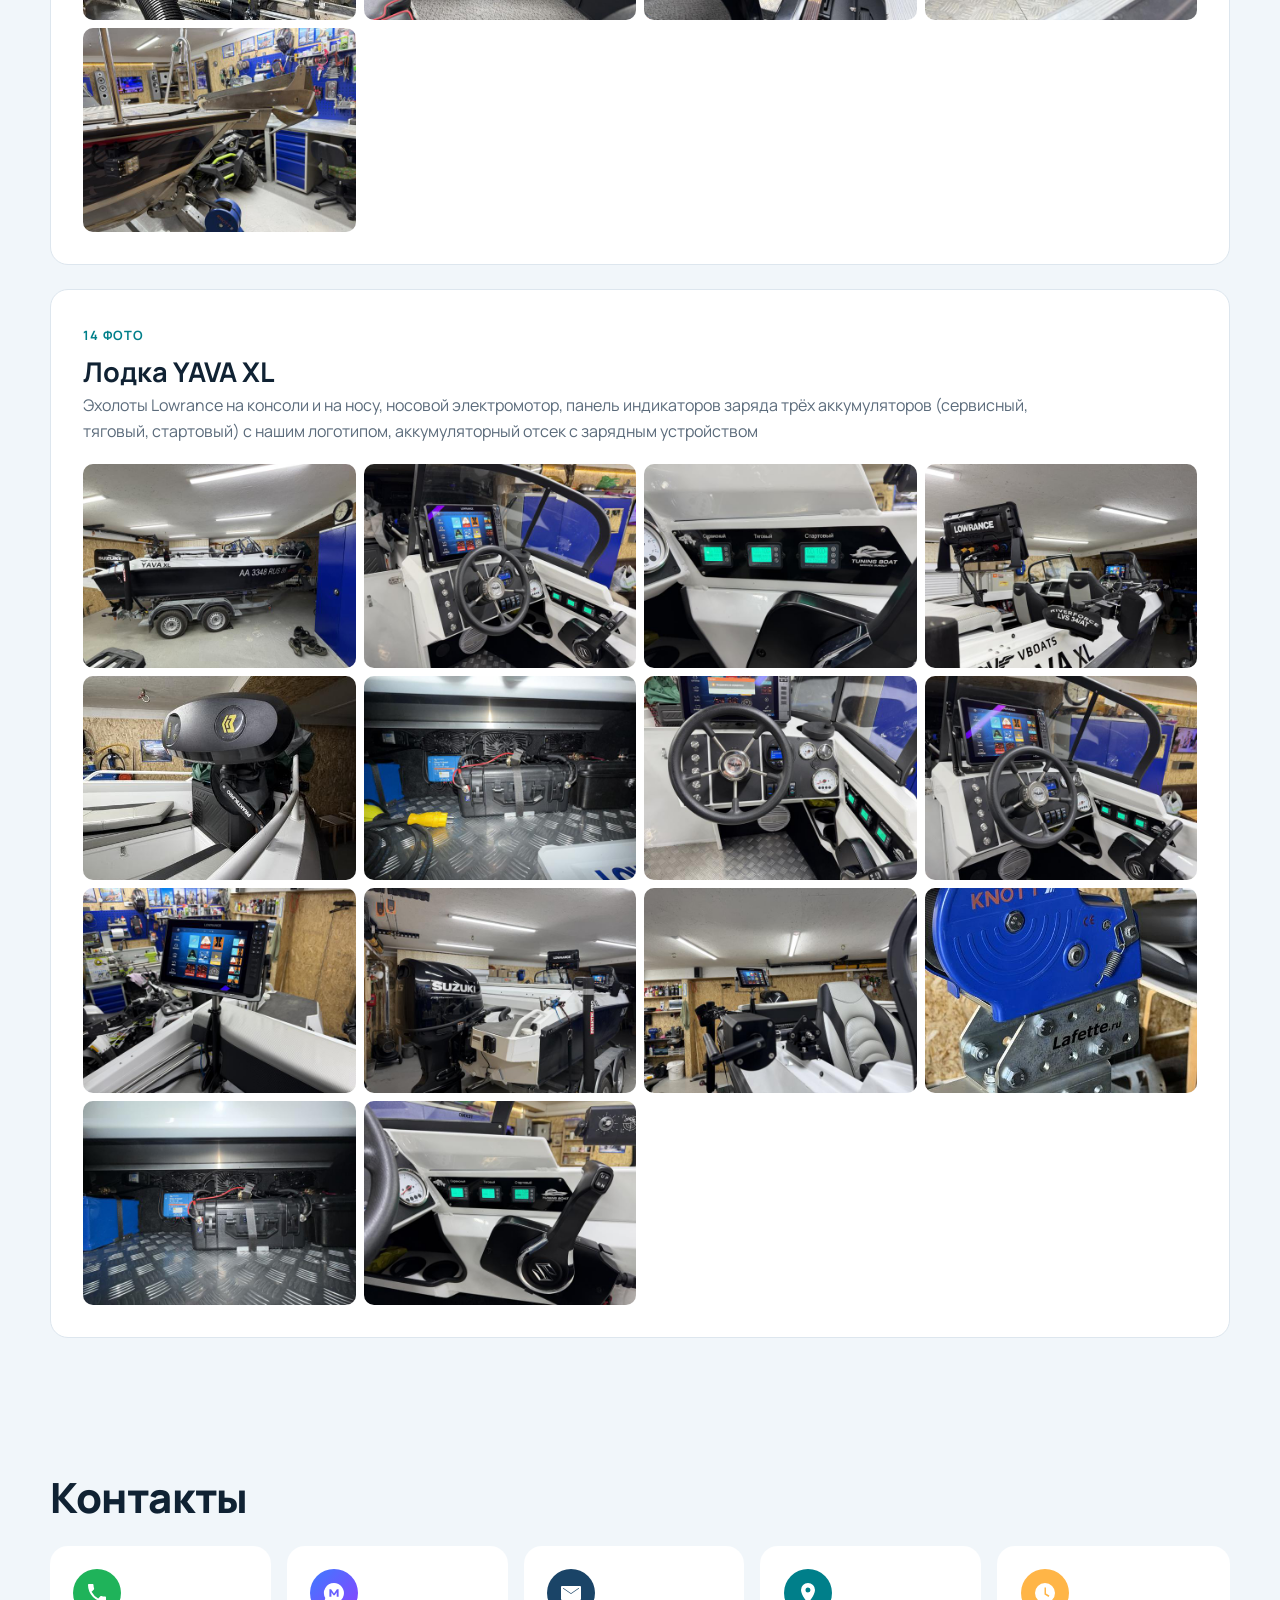
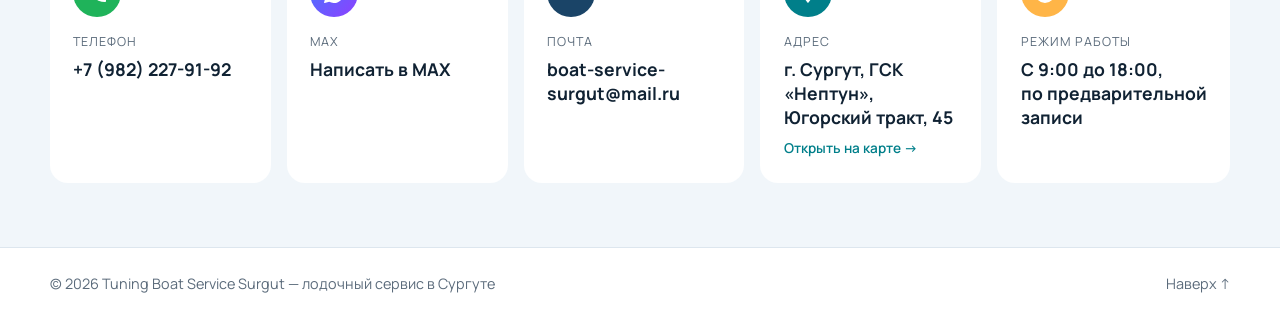
==== commit 128ca3bf: "SEO: фраза «лодочный сервис в Сургуте» в заголовке, описании и текстах Co-Authored-By: Claude Opus 5" ====
--- a/portfolio.html
+++ b/portfolio.html
@@ -3,10 +3,10 @@
 <head>
   <meta charset="utf-8">
   <meta name="viewport" content="width=device-width, initial-scale=1">
-  <title>Портфолио — Tuning Boat Service Surgut</title>
+  <title>Портфолио — лодочный сервис Tuning Boat Service Surgut</title>
   <meta name="description" content="Портфолио Tuning Boat Service Surgut: фото лодок и катеров после установки эхолотов, электромоторов, проводки и другого оборудования в Сургуте.">
-  <meta property="og:title" content="Tuning Boat Service Surgut — тюнинг лодок и катеров в Сургуте">
-  <meta property="og:description" content="Тюнинг и дооснащение лодок и катеров в Сургуте: эхолоты Lowrance и Garmin, электромоторы, лодочные моторы, фары, отопители, проводка. Запись по телефону и в MAX.">
+  <meta property="og:title" content="Лодочный сервис в Сургуте — тюнинг лодок и катеров | Tuning Boat Service Surgut">
+  <meta property="og:description" content="Лодочный сервис в Сургуте: тюнинг и дооснащение лодок и катеров, установка эхолотов Lowrance и Garmin, электромоторов, лодочных моторов, фар, отопителей, проводки.">
   <meta property="og:type" content="website">
   <link rel="canonical" href="https://boat-service-surgut.ru/portfolio.html">
   <meta property="og:url" content="https://boat-service-surgut.ru/portfolio.html">
@@ -636,7 +636,7 @@
 
 <footer class="footer">
   <div class="container footer__inner">
-    <span>© <span id="year">2026</span> Tuning Boat Service Surgut. Тюнинг лодок и&nbsp;катеров в&nbsp;Сургуте.</span>
+    <span>© <span id="year">2026</span> Tuning Boat Service Surgut&nbsp;— лодочный сервис в&nbsp;Сургуте</span>
     <a href="#top">Наверх ↑</a>
   </div>
 </footer>
